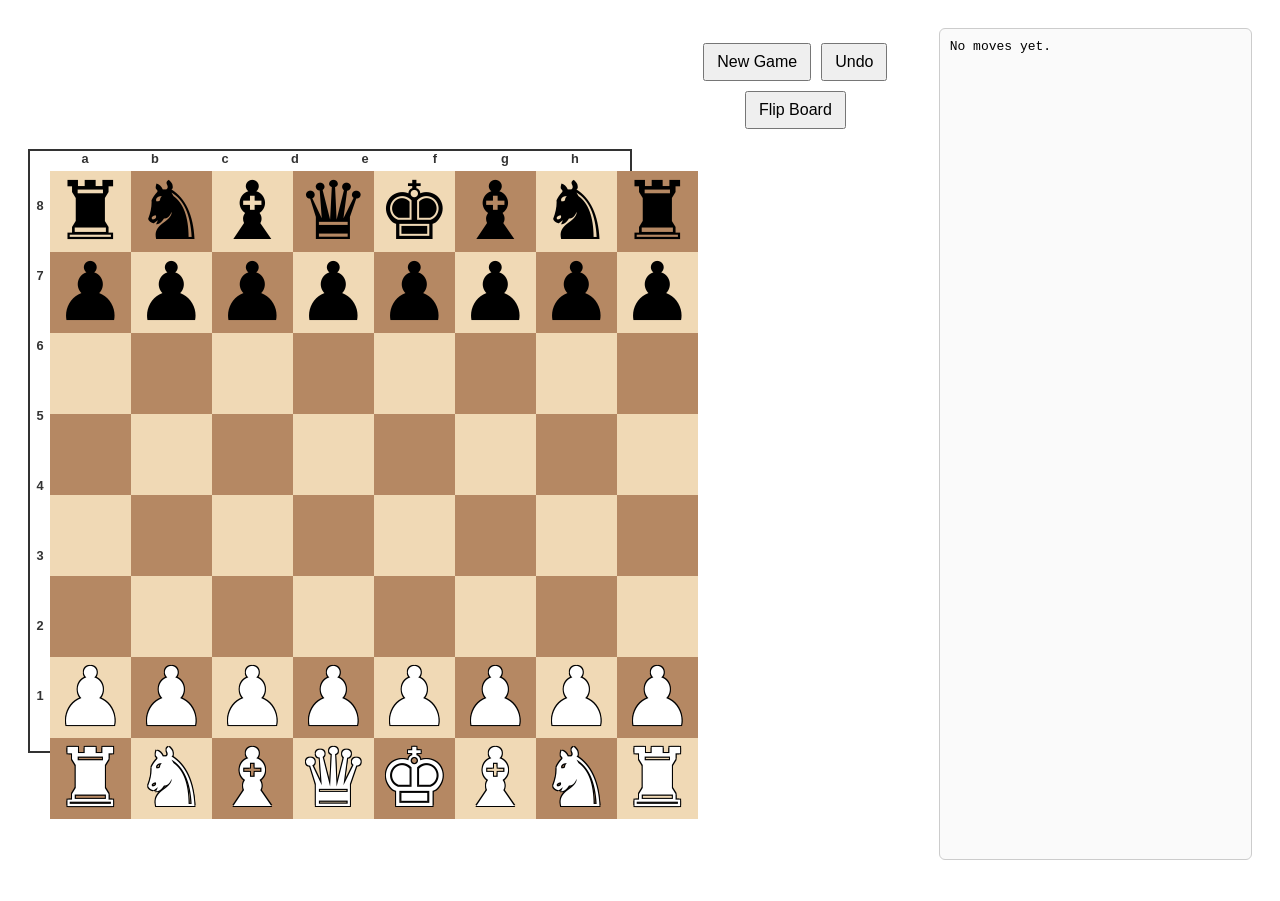
==== docs/index.html @ b436f157 "Update 8/22/2026" ====
<!DOCTYPE html>
<html lang="en">
<head>
  <meta charset="UTF-8">
  <title>My Chess</title>
  <style>
    body {
      font-family: Arial, sans-serif;
      text-align: center;
      padding: 20px;
      display: flex;
      flex-direction: column;
      align-items: center;
    }

    /* 10×10 grid: coordinates + 8×8 board */
    #board-container {
      display: grid;
      grid-template-columns: 20px repeat(8, 1fr) 20px;
      grid-template-rows: 20px repeat(8, 1fr) 20px;
      width: 90vmin;
      max-width: 600px;
      aspect-ratio: 1 / 1;
      margin: auto;
      border: 2px solid #333;
    }

    /* Chessboard area */
    #board {
      grid-column: 2 / 10;
      grid-row: 2 / 10;
      display: grid;
      grid-template-columns: repeat(8, 1fr);
      grid-template-rows: repeat(8, 1fr);
      aspect-ratio: 1 / 1;
    }

    /* Squares */
    .square {
      display: flex;
      justify-content: center;
      align-items: center;
      cursor: grab;
      user-select: none;
      aspect-ratio: 1 / 1;
      font-size: calc(0.8 * (90vmin / 8)); /* 80% of a square size */
    }
    
    /* Square colors */
    .square.white { background: #f0d9b5; }
    .square.black { background: #b58863; }
    
    .square span { line-height: 1; }
    .white-piece {
      color: white;
      text-shadow:
        -1px -1px 0 black,
         1px -1px 0 black,
        -1px  1px 0 black,
         1px  1px 0 black;
    }
    .black-piece { color: black; }

    /* Coordinates */
    .file-label,
    .rank-label {
      font-size: 0.8rem;
      font-weight: bold;
      color: #333;
    }
    .file-label { text-align: center; }
    .rank-label {
      display: flex;
      align-items: center;
      justify-content: center;
    }

    /* Flip board + labels */
    #board-container.flipped {
      transform: rotate(180deg);
    }
    #board-container.flipped .square,
    #board-container.flipped .file-label,
    #board-container.flipped .rank-label {
      transform: rotate(180deg);
    }

    /* Controls + moves */
    #controls {
      display: flex;
      flex-wrap: wrap;
      justify-content: center;
      gap: 10px;
      margin-top: 15px;
    }
    button {
      padding: 8px 12px;
      font-size: 1rem;
    }
    #moves {
      width: 90%;
      max-width: 600px;
      margin-top: 15px;
      font-family: monospace;
      white-space: pre-wrap;
      text-align: left;
      border: 1px solid #ccc;
      padding: 10px;
      border-radius: 6px;
      background: #fafafa;
    }
    @media (min-width: 900px) {
      body {
        flex-direction: row;
        justify-content: center;
        align-items: flex-start;
      }
      #board-container { margin-right: 20px; }
      #moves {
        margin-top: 0;
        width: 300px;
        height: 90vmin;
        overflow-y: auto;
      }
    }
  </style>
  <!-- chess.js (minified inline for offline use) -->
  <script>
  /*! chess.js v0.12.0 | (c) 2022 Jeff Hlywa | MIT License */
  // --- Embed minified chess.js ---
/* Minified chess.js code goes here */ 
// For brevity, you can copy chess.js v0.10.3 minified here
var Chess=function(r){var u="b",s="w",l=-1,_="p",A="n",S="b",m="r",y="q",p="k",t="pnbrqkPNBRQK",e="rnbqkbnr/pppppppp/8/8/8/8/PPPPPPPP/RNBQKBNR w KQkq - 0 1",g=["1-0","0-1","1/2-1/2","*"],C={b:[16,32,17,15],w:[-16,-32,-17,-15]},T={n:[-18,-33,-31,-14,18,33,31,14],b:[-17,-15,17,15],r:[-16,1,16,-1],q:[-17,-16,-15,1,17,16,15,-1],k:[-17,-16,-15,1,17,16,15,-1]},c=[20,0,0,0,0,0,0,24,0,0,0,0,0,0,20,0,0,20,0,0,0,0,0,24,0,0,0,0,0,20,0,0,0,0,20,0,0,0,0,24,0,0,0,0,20,0,0,0,0,0,0,20,0,0,0,24,0,0,0,20,0,0,0,0,0,0,0,0,20,0,0,24,0,0,20,0,0,0,0,0,0,0,0,0,0,20,2,24,2,20,0,0,0,0,0,0,0,0,0,0,0,2,53,56,53,2,0,0,0,0,0,0,24,24,24,24,24,24,56,0,56,24,24,24,24,24,24,0,0,0,0,0,0,2,53,56,53,2,0,0,0,0,0,0,0,0,0,0,0,20,2,24,2,20,0,0,0,0,0,0,0,0,0,0,20,0,0,24,0,0,20,0,0,0,0,0,0,0,0,20,0,0,0,24,0,0,0,20,0,0,0,0,0,0,20,0,0,0,0,24,0,0,0,0,20,0,0,0,0,20,0,0,0,0,0,24,0,0,0,0,0,20,0,0,20,0,0,0,0,0,0,24,0,0,0,0,0,0,20],v=[17,0,0,0,0,0,0,16,0,0,0,0,0,0,15,0,0,17,0,0,0,0,0,16,0,0,0,0,0,15,0,0,0,0,17,0,0,0,0,16,0,0,0,0,15,0,0,0,0,0,0,17,0,0,0,16,0,0,0,15,0,0,0,0,0,0,0,0,17,0,0,16,0,0,15,0,0,0,0,0,0,0,0,0,0,17,0,16,0,15,0,0,0,0,0,0,0,0,0,0,0,0,17,16,15,0,0,0,0,0,0,0,1,1,1,1,1,1,1,0,-1,-1,-1,-1,-1,-1,-1,0,0,0,0,0,0,0,-15,-16,-17,0,0,0,0,0,0,0,0,0,0,0,0,-15,0,-16,0,-17,0,0,0,0,0,0,0,0,0,0,-15,0,0,-16,0,0,-17,0,0,0,0,0,0,0,0,-15,0,0,0,-16,0,0,0,-17,0,0,0,0,0,0,-15,0,0,0,0,-16,0,0,0,0,-17,0,0,0,0,-15,0,0,0,0,0,-16,0,0,0,0,0,-17,0,0,-15,0,0,0,0,0,0,-16,0,0,0,0,0,0,-17],h={p:0,n:1,b:2,r:3,q:4,k:5},o={NORMAL:"n",CAPTURE:"c",BIG_PAWN:"b",EP_CAPTURE:"e",PROMOTION:"p",KSIDE_CASTLE:"k",QSIDE_CASTLE:"q"},I={NORMAL:1,CAPTURE:2,BIG_PAWN:4,EP_CAPTURE:8,PROMOTION:16,KSIDE_CASTLE:32,QSIDE_CASTLE:64},P=7,w=6,L=1,R=0,N={a8:0,b8:1,c8:2,d8:3,e8:4,f8:5,g8:6,h8:7,a7:16,b7:17,c7:18,d7:19,e7:20,f7:21,g7:22,h7:23,a6:32,b6:33,c6:34,d6:35,e6:36,f6:37,g6:38,h6:39,a5:48,b5:49,c5:50,d5:51,e5:52,f5:53,g5:54,h5:55,a4:64,b4:65,c4:66,d4:67,e4:68,f4:69,g4:70,h4:71,a3:80,b3:81,c3:82,d3:83,e3:84,f3:85,g3:86,h3:87,a2:96,b2:97,c2:98,d2:99,e2:100,f2:101,g2:102,h2:103,a1:112,b1:113,c1:114,d1:115,e1:116,f1:117,g1:118,h1:119},E={w:[{square:N.a1,flag:I.QSIDE_CASTLE},{square:N.h1,flag:I.KSIDE_CASTLE}],b:[{square:N.a8,flag:I.QSIDE_CASTLE},{square:N.h8,flag:I.KSIDE_CASTLE}]},O=new Array(128),k={w:l,b:l},q=s,D={w:0,b:0},K=l,d=0,b=1,Q=[],U={};function x(r){void 0===r&&(r=!1),O=new Array(128),k={w:l,b:l},q=s,D={w:0,b:0},K=l,d=0,b=1,Q=[],r||(U={}),F(M())}function j(){B(e)}function B(r,e){void 0===e&&(e=!1);var n=r.split(/\s+/),t=n[0],o=0;if(!$(r).valid)return!1;x(e);for(var i=0;i<t.length;i++){var f=t.charAt(i);if("/"===f)o+=8;else if(-1!=="0123456789".indexOf(f))o+=parseInt(f,10);else{var a=f<"a"?s:u;W({type:f.toLowerCase(),color:a},fr(o)),o++}}return q=n[1],-1<n[2].indexOf("K")&&(D.w|=I.KSIDE_CASTLE),-1<n[2].indexOf("Q")&&(D.w|=I.QSIDE_CASTLE),-1<n[2].indexOf("k")&&(D.b|=I.KSIDE_CASTLE),-1<n[2].indexOf("q")&&(D.b|=I.QSIDE_CASTLE),K="-"===n[3]?l:N[n[3]],d=parseInt(n[4],10),b=parseInt(n[5],10),F(M()),!0}function $(r){var e="No errors.",n="FEN string must contain six space-delimited fields.",t="6th field (move number) must be a positive integer.",o="5th field (half move counter) must be a non-negative integer.",i="4th field (en-passant square) is invalid.",f="3rd field (castling availability) is invalid.",a="2nd field (side to move) is invalid.",l="1st field (piece positions) does not contain 8 '/'-delimited rows.",u="1st field (piece positions) is invalid [consecutive numbers].",s="1st field (piece positions) is invalid [invalid piece].",p="1st field (piece positions) is invalid [row too large].",c="Illegal en-passant square",v=r.split(/\s+/);if(6!==v.length)return{valid:!1,error_number:1,error:n};if(isNaN(v[5])||parseInt(v[5],10)<=0)return{valid:!1,error_number:2,error:t};if(isNaN(v[4])||parseInt(v[4],10)<0)return{valid:!1,error_number:3,error:o};if(!/^(-|[abcdefgh][36])$/.test(v[3]))return{valid:!1,error_number:4,error:i};if(!/^(KQ?k?q?|Qk?q?|kq?|q|-)$/.test(v[2]))return{valid:!1,error_number:5,error:f};if(!/^(w|b)$/.test(v[1]))return{valid:!1,error_number:6,error:a};var g=v[0].split("/");if(8!==g.length)return{valid:!1,error_number:7,error:l};for(var h=0;h<g.length;h++){for(var E=0,d=!1,b=0;b<g[h].length;b++)if(isNaN(g[h][b])){if(!/^[prnbqkPRNBQK]$/.test(g[h][b]))return{valid:!1,error_number:9,error:s};E+=1,d=!1}else{if(d)return{valid:!1,error_number:8,error:u};E+=parseInt(g[h][b],10),d=!0}if(8!==E)return{valid:!1,error_number:10,error:p}}return"3"==v[3][1]&&"w"==v[1]||"6"==v[3][1]&&"b"==v[1]?{valid:!1,error_number:11,error:c}:{valid:!0,error_number:0,error:e}}function M(){for(var r=0,e="",n=N.a8;n<=N.h1;n++){if(null==O[n])r++;else{0<r&&(e+=r,r=0);var t=O[n].color,o=O[n].type;e+=t===s?o.toUpperCase():o.toLowerCase()}n+1&136&&(0<r&&(e+=r),n!==N.h1&&(e+="/"),r=0,n+=8)}var i="";D[s]&I.KSIDE_CASTLE&&(i+="K"),D[s]&I.QSIDE_CASTLE&&(i+="Q"),D[u]&I.KSIDE_CASTLE&&(i+="k"),D[u]&I.QSIDE_CASTLE&&(i+="q"),i=i||"-";var f=K===l?"-":fr(K);return[e,q,i,f,d,b].join(" ")}function G(r){for(var e=0;e<r.length;e+=2)"string"==typeof r[e]&&"string"==typeof r[e+1]&&(U[r[e]]=r[e+1]);return U}function F(r){0<Q.length||(r!==e?(U.SetUp="1",U.FEN=r):(delete U.SetUp,delete U.FEN))}function i(r){var e=O[N[r]];return e?{type:e.type,color:e.color}:null}function W(r,e){if(!("type"in r&&"color"in r))return!1;if(-1===t.indexOf(r.type.toLowerCase()))return!1;if(!(e in N))return!1;var n=N[e];return(r.type!=p||k[r.color]==l||k[r.color]==n)&&(O[n]={type:r.type,color:r.color},r.type===p&&(k[r.color]=n),F(M()),!0)}function H(r,e,n,t,o){var i={color:q,from:e,to:n,flags:t,piece:r[e].type};return o&&(i.flags|=I.PROMOTION,i.promotion=o),r[n]?i.captured=r[n].type:t&I.EP_CAPTURE&&(i.captured=_),i}function Z(r){function e(r,e,n,t,o){if(r[n].type!==_||or(t)!==R&&or(t)!==P)e.push(H(r,n,t,o));else for(var i=[y,m,S,A],f=0,a=i.length;f<a;f++)e.push(H(r,n,t,o,i[f]))}var n=[],t=q,o=ar(t),i={b:L,w:w},f=N.a8,a=N.h1,l=!1,u=!(void 0!==r&&"legal"in r)||r.legal;if(void 0!==r&&"square"in r){if(!(r.square in N))return[];f=a=N[r.square],l=!0}for(var s=f;s<=a;s++)if(136&s)s+=7;else{var p=O[s];if(null!=p&&p.color===t)if(p.type===_){var c=s+C[t][0];if(null==O[c]){e(O,n,s,c,I.NORMAL);c=s+C[t][1];i[t]===or(s)&&null==O[c]&&e(O,n,s,c,I.BIG_PAWN)}for(v=2;v<4;v++){136&(c=s+C[t][v])||(null!=O[c]&&O[c].color===o?e(O,n,s,c,I.CAPTURE):c===K&&e(O,n,s,K,I.EP_CAPTURE))}}else for(var v=0,g=T[p.type].length;v<g;v++){var h=T[p.type][v];for(c=s;!(136&(c+=h));){if(null!=O[c]){if(O[c].color===t)break;e(O,n,s,c,I.CAPTURE);break}if(e(O,n,s,c,I.NORMAL),"n"===p.type||"k"===p.type)break}}}if(!l||a===k[t]){if(D[t]&I.KSIDE_CASTLE){var E=(d=k[t])+2;null!=O[d+1]||null!=O[E]||V(o,k[t])||V(o,d+1)||V(o,E)||e(O,n,k[t],E,I.KSIDE_CASTLE)}if(D[t]&I.QSIDE_CASTLE){var d;E=(d=k[t])-2;null!=O[d-1]||null!=O[d-2]||null!=O[d-3]||V(o,k[t])||V(o,d-1)||V(o,E)||e(O,n,k[t],E,I.QSIDE_CASTLE)}}if(!u)return n;var b=[];for(s=0,g=n.length;s<g;s++)er(n[s]),X(t)||b.push(n[s]),nr();return b}function z(r,e){var n="";if(r.flags&I.KSIDE_CASTLE)n="O-O";else if(r.flags&I.QSIDE_CASTLE)n="O-O-O";else{var t=function(r,e){for(var n=Z({legal:!e}),t=r.from,o=r.to,i=r.piece,f=0,a=0,l=0,u=0,s=n.length;u<s;u++){var p=n[u].from,c=n[u].to,v=n[u].piece;i===v&&t!==p&&o===c&&(f++,or(t)===or(p)&&a++,ir(t)===ir(p)&&l++)}if(0<f)return 0<a&&0<l?fr(t):0<l?fr(t).charAt(1):fr(t).charAt(0);return""}(r,e);r.piece!==_&&(n+=r.piece.toUpperCase()+t),r.flags&(I.CAPTURE|I.EP_CAPTURE)&&(r.piece===_&&(n+=fr(r.from)[0]),n+="x"),n+=fr(r.to),r.flags&I.PROMOTION&&(n+="="+r.promotion.toUpperCase())}return er(r),f()&&(a()?n+="#":n+="+"),nr(),n}function J(r){return r.replace(/=/,"").replace(/[+#]?[?!]*$/,"")}function V(r,e){for(var n=N.a8;n<=N.h1;n++)if(136&n)n+=7;else if(null!=O[n]&&O[n].color===r){var t=O[n],o=n-e,i=119+o;if(c[i]&1<<h[t.type]){if(t.type===_){if(0<o){if(t.color===s)return!0}else if(t.color===u)return!0;continue}if("n"===t.type||"k"===t.type)return!0;for(var f=v[i],a=n+f,l=!1;a!==e;){if(null!=O[a]){l=!0;break}a+=f}if(!l)return!0}}return!1}function X(r){return V(ar(r),k[r])}function f(){return X(q)}function a(){return f()&&0===Z().length}function n(){return!f()&&0===Z().length}function Y(){for(var r={},e=[],n=0,t=0,o=N.a8;o<=N.h1;o++)if(t=(t+1)%2,136&o)o+=7;else{var i=O[o];i&&(r[i.type]=i.type in r?r[i.type]+1:1,i.type===S&&e.push(t),n++)}if(2===n)return!0;if(3===n&&(1===r[S]||1===r[A]))return!0;if(n===r[S]+2){var f=0,a=e.length;for(o=0;o<a;o++)f+=e[o];if(0===f||f===a)return!0}return!1}function rr(){for(var r=[],e={},n=!1;;){var t=nr();if(!t)break;r.push(t)}for(;;){var o=M().split(" ").slice(0,4).join(" ");if(e[o]=o in e?e[o]+1:1,3<=e[o]&&(n=!0),!r.length)break;er(r.pop())}return n}function er(r){var e,n=q,t=ar(n);if(e=r,Q.push({move:e,kings:{b:k.b,w:k.w},turn:q,castling:{b:D.b,w:D.w},ep_square:K,half_moves:d,move_number:b}),O[r.to]=O[r.from],O[r.from]=null,r.flags&I.EP_CAPTURE&&(q===u?O[r.to-16]=null:O[r.to+16]=null),r.flags&I.PROMOTION&&(O[r.to]={type:r.promotion,color:n}),O[r.to].type===p){if(k[O[r.to].color]=r.to,r.flags&I.KSIDE_CASTLE){var o=r.to-1,i=r.to+1;O[o]=O[i],O[i]=null}else if(r.flags&I.QSIDE_CASTLE){o=r.to+1,i=r.to-2;O[o]=O[i],O[i]=null}D[n]=""}if(D[n])for(var f=0,a=E[n].length;f<a;f++)if(r.from===E[n][f].square&&D[n]&E[n][f].flag){D[n]^=E[n][f].flag;break}if(D[t])for(f=0,a=E[t].length;f<a;f++)if(r.to===E[t][f].square&&D[t]&E[t][f].flag){D[t]^=E[t][f].flag;break}K=r.flags&I.BIG_PAWN?"b"===q?r.to-16:r.to+16:l,r.piece===_||r.flags&(I.CAPTURE|I.EP_CAPTURE)?d=0:d++,q===u&&b++,q=ar(q)}function nr(){var r=Q.pop();if(null==r)return null;var e=r.move;k=r.kings,q=r.turn,D=r.castling,K=r.ep_square,d=r.half_moves,b=r.move_number;var n,t,o=q,i=ar(q);if(O[e.from]=O[e.to],O[e.from].type=e.piece,O[e.to]=null,e.flags&I.CAPTURE)O[e.to]={type:e.captured,color:i};else if(e.flags&I.EP_CAPTURE){var f;f=o===u?e.to-16:e.to+16,O[f]={type:_,color:i}}e.flags&(I.KSIDE_CASTLE|I.QSIDE_CASTLE)&&(e.flags&I.KSIDE_CASTLE?(n=e.to+1,t=e.to-1):e.flags&I.QSIDE_CASTLE&&(n=e.to-2,t=e.to+1),O[n]=O[t],O[t]=null);return e}function tr(r,e){var n=J(r);if(e){var t=n.match(/([pnbrqkPNBRQK])?([a-h][1-8])x?-?([a-h][1-8])([qrbnQRBN])?/);if(t)var o=t[1],i=t[2],f=t[3],a=t[4]}for(var l=Z(),u=0,s=l.length;u<s;u++){if(n===J(z(l[u]))||e&&n===J(z(l[u],!0)))return l[u];if(t&&(!o||o.toLowerCase()==l[u].piece)&&N[i]==l[u].from&&N[f]==l[u].to&&(!a||a.toLowerCase()==l[u].promotion))return l[u]}return null}function or(r){return r>>4}function ir(r){return 15&r}function fr(r){var e=ir(r),n=or(r);return"abcdefgh".substring(e,e+1)+"87654321".substring(n,n+1)}function ar(r){return r===s?u:s}function lr(r){var e=function r(e){var n=e instanceof Array?[]:{};for(var t in e)n[t]="object"==typeof t?r(e[t]):e[t];return n}(r);e.san=z(e,!1),e.to=fr(e.to),e.from=fr(e.from);var n="";for(var t in I)I[t]&e.flags&&(n+=o[t]);return e.flags=n,e}function ur(r){return r.replace(/^\s+|\s+$/g,"")}return B(void 0===r?e:r),{WHITE:s,BLACK:u,PAWN:_,KNIGHT:A,BISHOP:S,ROOK:m,QUEEN:y,KING:p,SQUARES:function(){for(var r=[],e=N.a8;e<=N.h1;e++)136&e?e+=7:r.push(fr(e));return r}(),FLAGS:o,load:function(r){return B(r)},reset:function(){return j()},moves:function(r){for(var e=Z(r),n=[],t=0,o=e.length;t<o;t++)void 0!==r&&"verbose"in r&&r.verbose?n.push(lr(e[t])):n.push(z(e[t],!1));return n},in_check:function(){return f()},in_checkmate:function(){return a()},in_stalemate:function(){return n()},in_draw:function(){return 100<=d||n()||Y()||rr()},insufficient_material:function(){return Y()},in_threefold_repetition:function(){return rr()},game_over:function(){return 100<=d||a()||n()||Y()||rr()},validate_fen:function(r){return $(r)},fen:function(){return M()},board:function(){for(var r=[],e=[],n=N.a8;n<=N.h1;n++)null==O[n]?e.push(null):e.push({type:O[n].type,color:O[n].color}),n+1&136&&(r.push(e),e=[],n+=8);return r},pgn:function(r){var e="object"==typeof r&&"string"==typeof r.newline_char?r.newline_char:"\n",n="object"==typeof r&&"number"==typeof r.max_width?r.max_width:0,t=[],o=!1;for(var i in U)t.push("["+i+' "'+U[i]+'"]'+e),o=!0;o&&Q.length&&t.push(e);for(var f=[];0<Q.length;)f.push(nr());for(var a=[],l="";0<f.length;){var u=f.pop();Q.length||"b"!==u.color?"w"===u.color&&(l.length&&a.push(l),l=b+"."):l=b+". ...",l=l+" "+z(u,!1),er(u)}if(l.length&&a.push(l),void 0!==U.Result&&a.push(U.Result),0===n)return t.join("")+a.join(" ");var s=0;for(i=0;i<a.length;i++)s+a[i].length>n&&0!==i?(" "===t[t.length-1]&&t.pop(),t.push(e),s=0):0!==i&&(t.push(" "),s++),t.push(a[i]),s+=a[i].length;return t.join("")},load_pgn:function(r,e){var n=void 0!==e&&"sloppy"in e&&e.sloppy;function l(r){return r.replace(/\\/g,"\\")}var t="object"==typeof e&&"string"==typeof e.newline_char?e.newline_char:"\r?\n",o=new RegExp("^(\\[((?:"+l(t)+")|.)*\\])(?:"+l(t)+"){2}"),i=o.test(r)?o.exec(r)[1]:"";j();var f=function(r,e){for(var n="object"==typeof e&&"string"==typeof e.newline_char?e.newline_char:"\r?\n",t={},o=r.split(new RegExp(l(n))),i="",f="",a=0;a<o.length;a++)i=o[a].replace(/^\[([A-Z][A-Za-z]*)\s.*\]$/,"$1"),f=o[a].replace(/^\[[A-Za-z]+\s"(.*)"\]$/,"$1"),0<ur(i).length&&(t[i]=f);return t}(i,e);for(var a in f)G([a,f[a]]);if("1"===f.SetUp&&!("FEN"in f&&B(f.FEN,!0)))return!1;var u=r.replace(i,"").replace(new RegExp(l(t),"g")," ");u=u.replace(/(\{[^}]+\})+?/g,"");for(var s=/(\([^\(\)]+\))+?/g;s.test(u);)u=u.replace(s,"");var p=ur(u=(u=(u=u.replace(/\d+\.(\.\.)?/g,"")).replace(/\.\.\./g,"")).replace(/\$\d+/g,"")).split(new RegExp(/\s+/));p=p.join(",").replace(/,,+/g,",").split(",");for(var c="",v=0;v<p.length-1;v++){if(null==(c=tr(p[v],n)))return!1;er(c)}if(c=p[p.length-1],-1<g.indexOf(c))!function(r){for(var e in r)return 1}(U)||void 0!==U.Result||G(["Result",c]);else{if(null==(c=tr(c,n)))return!1;er(c)}return!0},header:function(){return G(arguments)},ascii:function(){return function(){for(var r="   +------------------------+\n",e=N.a8;e<=N.h1;e++){if(0===ir(e)&&(r+=" "+"87654321"[or(e)]+" |"),null==O[e])r+=" . ";else{var n=O[e].type;r+=" "+(O[e].color===s?n.toUpperCase():n.toLowerCase())+" "}e+1&136&&(r+="|\n",e+=8)}return r+="   +------------------------+\n",r+="     a  b  c  d  e  f  g  h\n"}()},turn:function(){return q},move:function(r,e){var n=void 0!==e&&"sloppy"in e&&e.sloppy,t=null;if("string"==typeof r)t=tr(r,n);else if("object"==typeof r)for(var o=Z(),i=0,f=o.length;i<f;i++)if(!(r.from!==fr(o[i].from)||r.to!==fr(o[i].to)||"promotion"in o[i]&&r.promotion!==o[i].promotion)){t=o[i];break}if(!t)return null;var a=lr(t);return er(t),a},undo:function(){var r=nr();return r?lr(r):null},clear:function(){return x()},put:function(r,e){return W(r,e)},get:function(r){return i(r)},remove:function(r){return n=i(e=r),O[N[e]]=null,n&&n.type===p&&(k[n.color]=l),F(M()),n;var e,n},perft:function(r){return function r(e){for(var n=Z({legal:!1}),t=0,o=q,i=0,f=n.length;i<f;i++)er(n[i]),X(o)||(0<e-1?t+=r(e-1):t++),nr();return t}(r)},square_color:function(r){if(r in N){var e=N[r];return(or(e)+ir(e))%2==0?"light":"dark"}return null},history:function(r){for(var e=[],n=[],t=(void 0!==r&&"verbose"in r&&r.verbose);0<Q.length;)e.push(nr());for(;0<e.length;){var o=e.pop();t?n.push(lr(o)):n.push(z(o)),er(o)}return n}}};"undefined"!=typeof exports&&(exports.Chess=Chess),"undefined"!=typeof define&&define(function(){return Chess});
  </script>
</head>
<body>
  <div id="board-container">
    <!-- Top files -->
    <div class="file-label" style="grid-column:2;grid-row:1;">a</div>
    <div class="file-label" style="grid-column:3;grid-row:1;">b</div>
    <div class="file-label" style="grid-column:4;grid-row:1;">c</div>
    <div class="file-label" style="grid-column:5;grid-row:1;">d</div>
    <div class="file-label" style="grid-column:6;grid-row:1;">e</div>
    <div class="file-label" style="grid-column:7;grid-row:1;">f</div>
    <div class="file-label" style="grid-column:8;grid-row:1;">g</div>
    <div class="file-label" style="grid-column:9;grid-row:1;">h</div>

    <!-- Left ranks -->
    <div class="rank-label" style="grid-column:1;grid-row:2;">8</div>
    <div class="rank-label" style="grid-column:1;grid-row:3;">7</div>
    <div class="rank-label" style="grid-column:1;grid-row:4;">6</div>
    <div class="rank-label" style="grid-column:1;grid-row:5;">5</div>
    <div class="rank-label" style="grid-column:1;grid-row:6;">4</div>
    <div class="rank-label" style="grid-column:1;grid-row:7;">3</div>
    <div class="rank-label" style="grid-column:1;grid-row:8;">2</div>
    <div class="rank-label" style="grid-column:1;grid-row:9;">1</div>

    <!-- Right ranks -->
    <div class="rank-label" style="grid-column:10;grid-row:2;">8</div>
    <div class="rank-label" style="grid-column:10;grid-row:3;">7</div>
    <div class="rank-label" style="grid-column:10;grid-row:4;">6</div>
    <div class="rank-label" style="grid-column:10;grid-row:5;">5</div>
    <div class="rank-label" style="grid-column:10;grid-row:6;">4</div>
    <div class="rank-label" style="grid-column:10;grid-row:7;">3</div>
    <div class="rank-label" style="grid-column:10;grid-row:8;">2</div>
    <div class="rank-label" style="grid-column:10;grid-row:9;">1</div>

    <!-- Bottom files -->
    <div class="file-label" style="grid-column:2;grid-row:10;">a</div>
    <div class="file-label" style="grid-column:3;grid-row:10;">b</div>
    <div class="file-label" style="grid-column:4;grid-row:10;">c</div>
    <div class="file-label" style="grid-column:5;grid-row:10;">d</div>
    <div class="file-label" style="grid-column:6;grid-row:10;">e</div>
    <div class="file-label" style="grid-column:7;grid-row:10;">f</div>
    <div class="file-label" style="grid-column:8;grid-row:10;">g</div>
    <div class="file-label" style="grid-column:9;grid-row:10;">h</div>

    <!-- Board -->
    <div id="board"></div>
  </div>

  <div id="controls">
    <button id="newGame">New Game</button>
    <button id="undo">Undo</button>
    <button id="flip">Flip Board</button>
  </div>

  <pre id="moves">No moves yet.</pre>

  <script>
    const game = new Chess();
    const boardEl = document.getElementById('board');
    const files = ['a','b','c','d','e','f','g','h'];
    const ranks = ['8','7','6','5','4','3','2','1'];
    const squares = [];

    // Create 64 squares
    for (let r=0; r<8; r++) {
      for (let f=0; f<8; f++) {
        const sq = document.createElement('div');
        sq.className = 'square ' + ((f+r)%2===0 ? 'white' : 'black');
        sq.dataset.square = files[f]+ranks[r];
        sq.addEventListener('mousedown', startDrag);
        sq.addEventListener('mouseup', dropPiece);
        boardEl.appendChild(sq);
        squares.push(sq);
      }
    }

    // Render board
    function renderBoard() {
      for (const sq of squares) {
        const piece = game.get(sq.dataset.square);
        if (piece) {
          sq.innerHTML = `<span class="${piece.color==='w' ? 'white-piece' : 'black-piece'}">${pieceSymbol(piece)}</span>`;
        } else {
          sq.innerHTML = '';
        }
      }
    }
    function pieceSymbol(p) {
      const symbols = {'p':'♟','r':'♜','n':'♞','b':'♝','q':'♛','k':'♚'};
      return symbols[p.type];
    }

    // Drag/drop
    let draggingPiece = null, fromSquare = null;
    function startDrag(e) {
      const sq = e.currentTarget;
      if (!game.get(sq.dataset.square)) return;
      draggingPiece = sq.textContent;
      fromSquare = sq.dataset.square;
      sq.textContent = '';
    }
    function dropPiece(e) {
      if (!draggingPiece) return;
      const toSquare = e.currentTarget.dataset.square;
      const move = game.move({from: fromSquare, to: toSquare, promotion: 'q'});
      if (!move) renderBoard(); // illegal
      draggingPiece = null;
      fromSquare = null;
      renderBoard();
      refreshMoveList();
    }

    // Move list
    const moveListEl = document.getElementById('moves');
    function refreshMoveList() {
      const history = game.history();
      let s = '';
      for (let i=0; i<history.length; i+=2) {
        s += (Math.floor(i/2)+1) + '. ' + history[i] + ' ' + (history[i+1] || '') + '\n';
      }
      moveListEl.textContent = s || 'No moves yet.';
    }

    // Controls
    document.getElementById('newGame').onclick = () => { game.reset(); renderBoard(); refreshMoveList(); };
    document.getElementById('undo').onclick = () => { game.undo(); renderBoard(); refreshMoveList(); };
    document.getElementById('flip').onclick = () => {
      document.getElementById('board-container').classList.toggle('flipped');
    };

    renderBoard();
    refreshMoveList();
  </script>
</body>
</html>
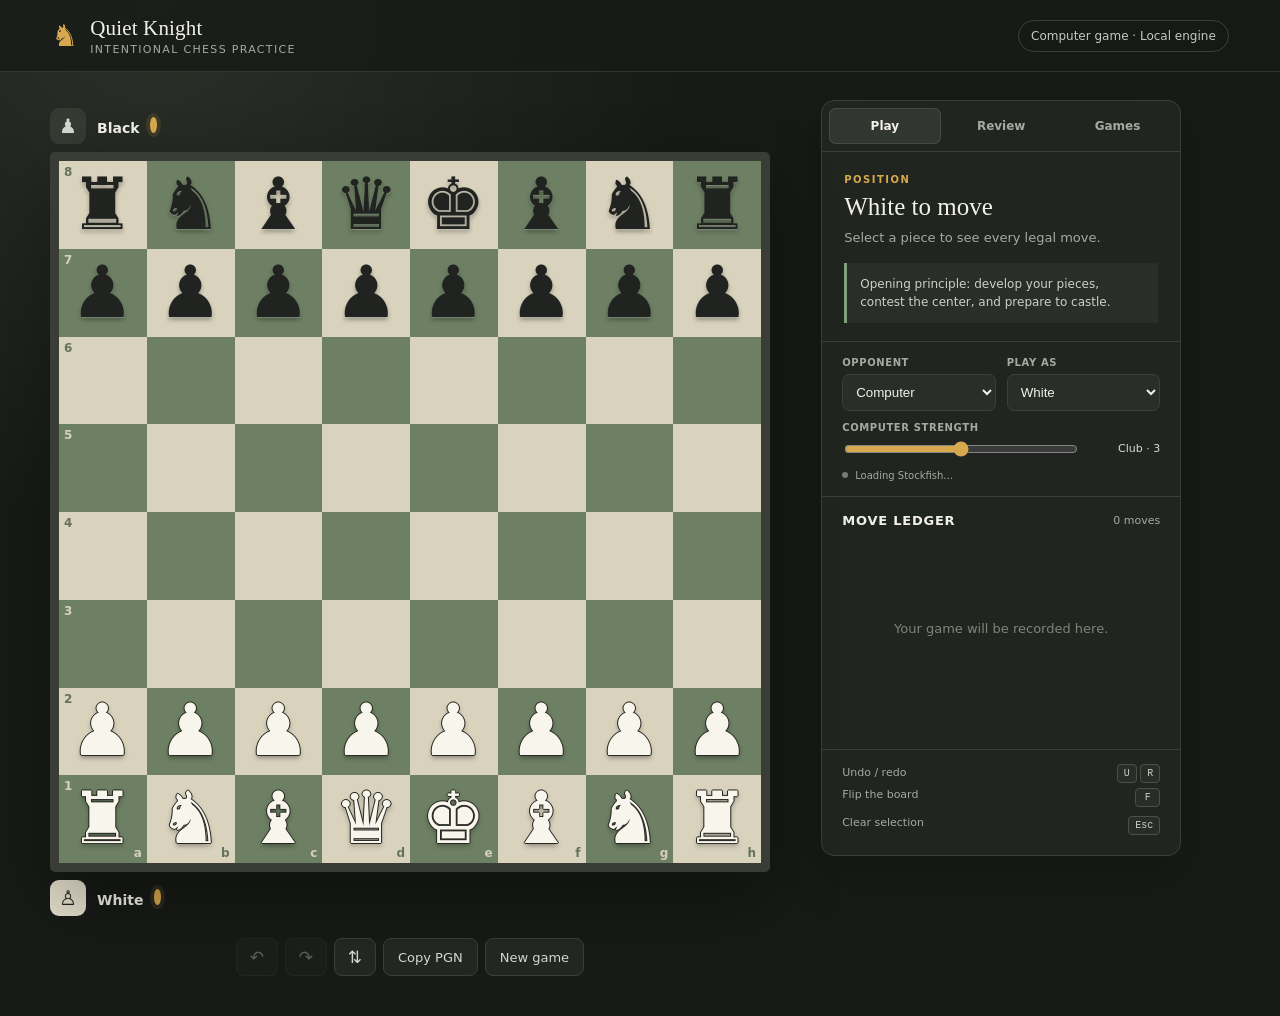
==== commit 988b3262: "Update 8/25/2026" ====
--- a/docs/index.html
+++ b/docs/index.html
@@ -2,127 +2,148 @@
 <html lang="en">
 <head>
   <meta charset="UTF-8">
-  <title>My Chess</title>
+  <meta name="viewport" content="width=device-width, initial-scale=1">
+  <meta name="theme-color" content="#171a17">
+  <title>Quiet Knight — Chess Practice</title>
   <style>
+    :root {
+      --ink: #f3f0e8; --muted: #a5aaa1; --panel: #222621; --panel-2: #292e28;
+      --line: #3a4038; --accent: #d8a84e; --accent-2: #7f9e79;
+      --light: #d9d2bd; --dark: #6d8063; --danger: #d66b57;
+    }
+    * { box-sizing: border-box; }
     body {
-      font-family: Arial, sans-serif;
-      text-align: center;
-      padding: 20px;
-      display: flex;
-      flex-direction: column;
-      align-items: center;
-    }
-
-    /* 10×10 grid: coordinates + 8×8 board */
-    #board-container {
-      display: grid;
-      grid-template-columns: 20px repeat(8, 1fr) 20px;
-      grid-template-rows: 20px repeat(8, 1fr) 20px;
-      width: 90vmin;
-      max-width: 600px;
-      aspect-ratio: 1 / 1;
-      margin: auto;
-      border: 2px solid #333;
-    }
-
-    /* Chessboard area */
-    #board {
-      grid-column: 2 / 10;
-      grid-row: 2 / 10;
-      display: grid;
-      grid-template-columns: repeat(8, 1fr);
-      grid-template-rows: repeat(8, 1fr);
-      aspect-ratio: 1 / 1;
-    }
-
-    /* Squares */
+      margin: 0; min-height: 100vh; color: var(--ink); background:
+      radial-gradient(circle at 12% 0%, #2b3029 0, transparent 35%), #171a17;
+      font-family: Inter, ui-sans-serif, system-ui, -apple-system, BlinkMacSystemFont, "Segoe UI", sans-serif;
+    }
+    button { font: inherit; }
+    .app-header {
+      height: 72px; padding: 0 clamp(18px, 4vw, 56px); display: flex; align-items: center;
+      justify-content: space-between; border-bottom: 1px solid #30352f; background: rgba(23,26,23,.78);
+    }
+    .brand { display: flex; align-items: center; gap: 12px; letter-spacing: .01em; }
+    .brand-mark { color: var(--accent); font-size: 30px; line-height: 1; }
+    .brand strong { font-family: Georgia, serif; font-size: 21px; font-weight: 500; }
+    .brand small { display: block; margin-top: 2px; color: var(--muted); font-size: 11px; letter-spacing: .12em; text-transform: uppercase; }
+    .mode-pill { padding: 8px 12px; border: 1px solid var(--line); border-radius: 999px; color: #c5cabf; font-size: 12px; }
+    .workspace {
+      width: min(1180px, calc(100% - 32px)); margin: 28px auto 40px; display: grid;
+      grid-template-columns: minmax(420px, 720px) minmax(300px, 360px); gap: clamp(24px, 4vw, 54px); align-items: start;
+    }
+    .board-column { min-width: 0; }
+    .player-row { min-height: 52px; display: flex; align-items: center; justify-content: space-between; gap: 12px; }
+    .player { display: flex; align-items: center; gap: 11px; }
+    .avatar { width: 36px; height: 36px; display: grid; place-items: center; border-radius: 9px; background: #353a33; color: #d5d8d1; font-size: 20px; }
+    .avatar.you { background: #e4ddcb; color: #242821; }
+    .player strong { display: block; font-size: 14px; }
+    .player span, .material { color: var(--muted); font-size: 12px; min-height: 16px; }
+    .turn-dot { width: 7px; height: 7px; margin-left: 6px; display: inline-block; border-radius: 50%; background: var(--accent); box-shadow: 0 0 0 4px rgba(216,168,78,.12); }
+    #board-shell { position: relative; padding: 9px; border-radius: 5px; background: #393d35; box-shadow: 0 28px 70px rgba(0,0,0,.32); }
+    #board { display: grid; grid-template-columns: repeat(8,1fr); width: 100%; aspect-ratio: 1; overflow: hidden; }
     .square {
-      display: flex;
-      justify-content: center;
-      align-items: center;
-      cursor: grab;
-      user-select: none;
-      aspect-ratio: 1 / 1;
-      font-size: calc(0.8 * (90vmin / 8)); /* 80% of a square size */
-    }
-    
-    /* Square colors */
-    .square.white { background: #f0d9b5; }
-    .square.black { background: #b58863; }
-    
-    .square span { line-height: 1; }
-    .white-piece {
-      color: white;
-      text-shadow:
-        -1px -1px 0 black,
-         1px -1px 0 black,
-        -1px  1px 0 black,
-         1px  1px 0 black;
-    }
-    .black-piece { color: black; }
-
-    /* Coordinates */
-    .file-label,
-    .rank-label {
-      font-size: 0.8rem;
-      font-weight: bold;
-      color: #333;
-    }
-    .file-label { text-align: center; }
-    .rank-label {
-      display: flex;
-      align-items: center;
-      justify-content: center;
-    }
-
-    /* Flip board + labels */
-    #board-container.flipped {
-      transform: rotate(180deg);
-    }
-    #board-container.flipped .square,
-    #board-container.flipped .file-label,
-    #board-container.flipped .rank-label {
-      transform: rotate(180deg);
-    }
-
-    /* Controls + moves */
-    #controls {
-      display: flex;
-      flex-wrap: wrap;
-      justify-content: center;
-      gap: 10px;
-      margin-top: 15px;
-    }
-    button {
-      padding: 8px 12px;
-      font-size: 1rem;
-    }
-    #moves {
-      width: 90%;
-      max-width: 600px;
-      margin-top: 15px;
-      font-family: monospace;
-      white-space: pre-wrap;
-      text-align: left;
-      border: 1px solid #ccc;
-      padding: 10px;
-      border-radius: 6px;
-      background: #fafafa;
-    }
-    @media (min-width: 900px) {
-      body {
-        flex-direction: row;
-        justify-content: center;
-        align-items: flex-start;
-      }
-      #board-container { margin-right: 20px; }
-      #moves {
-        margin-top: 0;
-        width: 300px;
-        height: 90vmin;
-        overflow-y: auto;
-      }
-    }
+      position: relative; aspect-ratio: 1; display: grid; place-items: center; border: 0; padding: 0;
+      cursor: pointer; user-select: none; -webkit-tap-highlight-color: transparent;
+    }
+    .square.light { background: var(--light); }
+    .square.dark { background: var(--dark); }
+    .piece { position: relative; z-index: 2; font-family: "Arial Unicode MS", "Noto Sans Symbols 2", serif; font-size: clamp(35px, 8.7vw, 72px); line-height: 1; cursor: grab; transition: transform .12s ease; }
+    .square:hover .piece { transform: translateY(-2px); }
+    .white-piece { color: #f8f5ed; text-shadow: 0 1px 0 #252720, 1px 0 #252720, -1px 0 #252720, 0 -1px #252720, 0 3px 5px rgba(0,0,0,.35); }
+    .black-piece { color: #20231f; text-shadow: 0 1px 1px rgba(255,255,255,.25), 0 3px 4px rgba(0,0,0,.3); }
+    .square::before { content: ""; position: absolute; inset: 0; pointer-events: none; z-index: 1; }
+    .square.selected::before { background: rgba(235,195,73,.55); box-shadow: inset 0 0 0 3px rgba(255,225,111,.72); }
+    .square.last::before { background: rgba(225,190,61,.34); }
+    .square.check::before { background: radial-gradient(circle, rgba(207,66,49,.78), rgba(207,66,49,.15) 68%, transparent 70%); }
+    .square.legal::after { content: ""; position: absolute; z-index: 3; width: 24%; height: 24%; border-radius: 50%; background: rgba(34,44,32,.44); pointer-events: none; }
+    .square.capture::after { content: ""; position: absolute; z-index: 3; inset: 7%; border: clamp(4px,.7vw,7px) solid rgba(42,50,38,.45); border-radius: 50%; pointer-events: none; }
+    .coord { position: absolute; z-index: 4; font-size: clamp(9px,1.2vw,12px); font-weight: 800; pointer-events: none; }
+    .coord.rank { top: 4px; left: 5px; } .coord.file { right: 5px; bottom: 3px; }
+    .light .coord { color: #64735b; } .dark .coord { color: #d7cfb9; }
+    .board-actions { display: flex; justify-content: center; gap: 7px; margin-top: 14px; }
+    .icon-button, .text-button {
+      min-height: 38px; border: 1px solid var(--line); color: #d7dbd2; background: #242824; border-radius: 8px;
+      cursor: pointer; transition: background .15s, border-color .15s, transform .15s;
+    }
+    .icon-button { width: 42px; font-size: 17px; } .text-button { padding: 0 14px; font-size: 13px; }
+    .icon-button:hover, .text-button:hover { background: #30352f; border-color: #555d51; }
+    button:active { transform: translateY(1px); } button:disabled { opacity: .35; cursor: not-allowed; }
+    .side-panel { border: 1px solid var(--line); border-radius: 13px; background: rgba(34,38,33,.92); overflow: hidden; box-shadow: 0 18px 50px rgba(0,0,0,.18); }
+    .side-tabs { display: grid; grid-template-columns: repeat(3,1fr); padding: 7px; gap: 5px; border-bottom: 1px solid var(--line); }
+    .tab-button { min-height: 36px; color: var(--muted); border: 0; border-radius: 7px; background: transparent; font-size: 12px; font-weight: 700; cursor: pointer; }
+    .tab-button.active { color: var(--ink); background: #313630; box-shadow: inset 0 0 0 1px #454c43; }
+    .tab-panel[hidden] { display: none; }
+    .status-card { padding: 22px 22px 18px; border-bottom: 1px solid var(--line); }
+    .eyebrow { margin: 0 0 7px; color: var(--accent); font-size: 10px; font-weight: 800; letter-spacing: .15em; text-transform: uppercase; }
+    #status { margin: 0; font: 500 25px/1.2 Georgia, serif; }
+    #status-detail { margin: 7px 0 0; color: var(--muted); font-size: 13px; line-height: 1.45; }
+    .insight { margin: 15px 0 0; padding: 12px 13px; border-left: 3px solid var(--accent-2); background: #292e28; color: #cdd1c8; font-size: 12px; line-height: 1.5; }
+    .ledger-head { padding: 16px 20px 11px; display: flex; align-items: center; justify-content: space-between; }
+    .ledger-head h2 { margin: 0; font-size: 13px; letter-spacing: .06em; text-transform: uppercase; }
+    #move-count { color: var(--muted); font-size: 11px; }
+    #moves { min-height: 210px; max-height: 330px; padding: 0 14px 14px; overflow: auto; }
+    .empty-moves { height: 180px; display: grid; place-items: center; color: #7f857b; font-size: 13px; text-align: center; }
+    .move-row { display: grid; grid-template-columns: 34px 1fr 1fr; min-height: 38px; align-items: center; border-radius: 7px; font-variant-numeric: tabular-nums; }
+    .move-row:nth-child(odd) { background: rgba(255,255,255,.025); }
+    .move-no { color: #737970; font-size: 11px; text-align: center; }
+    .move { padding-left: 10px; color: #e2e4df; font: 600 13px ui-monospace, SFMono-Regular, Menlo, monospace; }
+    .game-setup { padding: 15px 20px; display: grid; grid-template-columns: 1fr 1fr; gap: 11px; border-bottom: 1px solid var(--line); }
+    .field { display: grid; gap: 6px; min-width: 0; }
+    .field.wide { grid-column: 1 / -1; }
+    .field label, .range-label { color: var(--muted); font-size: 10px; font-weight: 700; letter-spacing: .06em; text-transform: uppercase; }
+    select { width: 100%; height: 37px; padding: 0 9px; color: var(--ink); border: 1px solid var(--line); border-radius: 7px; background: #292e28; font: 12px inherit; }
+    input[type="range"] { width: 100%; accent-color: var(--accent); }
+    .range-row { display: flex; align-items: center; gap: 10px; }
+    #level-name { min-width: 70px; color: #d9ddd5; font-size: 11px; text-align: right; }
+    .engine-state { grid-column: 1 / -1; display: flex; align-items: center; gap: 7px; color: var(--muted); font-size: 10px; }
+    .engine-light { width: 6px; height: 6px; border-radius: 50%; background: #767c73; }
+    .engine-light.ready { background: #88ad7f; box-shadow: 0 0 0 3px rgba(136,173,127,.13); }
+    .engine-light.busy { background: var(--accent); animation: pulse 1s infinite alternate; }
+    @keyframes pulse { to { opacity: .35; } }
+    .review-wrap, .games-wrap { padding: 20px; }
+    .review-hero h2, .games-wrap h2 { margin: 0; font: 24px Georgia, serif; }
+    .review-hero p, .games-wrap > p { margin: 7px 0 16px; color: var(--muted); font-size: 12px; line-height: 1.5; }
+    .primary-button { width: 100%; min-height: 42px; color: #1d211c; border: 0; border-radius: 8px; background: var(--accent); font-weight: 800; cursor: pointer; }
+    .primary-button:disabled { opacity: .5; }
+    .analysis-summary { display: grid; grid-template-columns: repeat(3,1fr); gap: 7px; margin: 16px 0; }
+    .summary-stat { padding: 11px 6px; border: 1px solid var(--line); border-radius: 8px; text-align: center; }
+    .summary-stat strong { display: block; font: 21px Georgia, serif; } .summary-stat span { color: var(--muted); font-size: 9px; text-transform: uppercase; }
+    #review-list { display: grid; gap: 7px; max-height: 405px; overflow: auto; }
+    .review-move { padding: 11px 12px; border: 1px solid var(--line); border-radius: 8px; background: #292e28; cursor: pointer; }
+    .review-top { display: flex; justify-content: space-between; gap: 8px; font-size: 12px; }
+    .classification { color: var(--accent); font-weight: 800; } .classification.best { color: #9bbd92; } .classification.mistake { color: #e6a15d; } .classification.blunder { color: #e27461; }
+    .review-detail { margin-top: 5px; color: var(--muted); font-size: 10px; line-height: 1.4; }
+    #analysis-progress { margin: 12px 0 0; color: var(--muted); font-size: 11px; text-align: center; }
+    #saved-games { display: grid; gap: 8px; max-height: 520px; overflow: auto; }
+    .saved-game { padding: 12px; border: 1px solid var(--line); border-radius: 9px; background: #292e28; }
+    .saved-game-head { display: flex; justify-content: space-between; gap: 10px; }
+    .saved-game strong { font-size: 12px; } .saved-game span { color: var(--muted); font-size: 10px; }
+    .saved-actions { display: flex; gap: 6px; margin-top: 10px; }
+    .mini-button { min-height: 30px; padding: 0 10px; color: #d8dcd4; border: 1px solid var(--line); border-radius: 6px; background: #333831; font-size: 10px; cursor: pointer; }
+    .mini-button.danger { margin-left: auto; color: #db8b7c; }
+    .empty-state { padding: 50px 10px; color: #7f857b; font-size: 12px; text-align: center; }
+    .engine-credit { margin: 16px 0 0; color: #777d74; font-size: 9px; line-height: 1.45; }
+    .engine-credit a { color: #9da59a; }
+    .tips { padding: 16px 20px 20px; border-top: 1px solid var(--line); display: grid; gap: 9px; }
+    .shortcut { display: flex; justify-content: space-between; color: var(--muted); font-size: 11px; }
+    kbd { min-width: 25px; padding: 3px 6px; text-align: center; color: #cdd1c8; border: 1px solid #4a5047; border-radius: 4px; background: #292d28; font: 10px ui-monospace, monospace; }
+    dialog { width: min(380px, calc(100% - 32px)); color: var(--ink); border: 1px solid var(--line); border-radius: 14px; background: #242824; box-shadow: 0 24px 80px #000; }
+    dialog::backdrop { background: rgba(10,12,10,.72); backdrop-filter: blur(3px); }
+    dialog h2 { margin: 6px 0 4px; font: 24px Georgia, serif; } dialog p { margin: 0; color: var(--muted); font-size: 13px; }
+    .promotion-options { display: grid; grid-template-columns: repeat(4,1fr); gap: 8px; margin: 20px 0 8px; }
+    .promotion-options button { aspect-ratio: 1; color: var(--ink); border: 1px solid var(--line); border-radius: 9px; background: #30352f; font-size: 38px; cursor: pointer; }
+    .sr-only { position: absolute; width: 1px; height: 1px; padding: 0; margin: -1px; overflow: hidden; clip: rect(0,0,0,0); white-space: nowrap; border: 0; }
+    @media (max-width: 860px) {
+      .workspace { grid-template-columns: 1fr; width: min(680px, calc(100% - 24px)); margin-top: 14px; gap: 24px; }
+      .side-panel { margin-bottom: 26px; } #moves { max-height: 260px; }
+    }
+    @media (max-width: 520px) {
+      .app-header { height: 62px; padding: 0 14px; } .mode-pill, .brand small { display: none; }
+      .workspace { width: 100%; margin-top: 8px; } .player-row, .board-actions { margin-left: 10px; margin-right: 10px; }
+      #board-shell { padding: 4px; border-radius: 0; } .piece { font-size: 11.6vw; }
+      .side-panel { margin: 0 10px 20px; } .tips { display: none; }
+    }
+    @media (prefers-reduced-motion: reduce) { * { transition: none !important; } }
   </style>
   <!-- chess.js (minified inline for offline use) -->
   <script>
@@ -134,135 +155,528 @@
   </script>
 </head>
 <body>
-  <div id="board-container">
-    <!-- Top files -->
-    <div class="file-label" style="grid-column:2;grid-row:1;">a</div>
-    <div class="file-label" style="grid-column:3;grid-row:1;">b</div>
-    <div class="file-label" style="grid-column:4;grid-row:1;">c</div>
-    <div class="file-label" style="grid-column:5;grid-row:1;">d</div>
-    <div class="file-label" style="grid-column:6;grid-row:1;">e</div>
-    <div class="file-label" style="grid-column:7;grid-row:1;">f</div>
-    <div class="file-label" style="grid-column:8;grid-row:1;">g</div>
-    <div class="file-label" style="grid-column:9;grid-row:1;">h</div>
-
-    <!-- Left ranks -->
-    <div class="rank-label" style="grid-column:1;grid-row:2;">8</div>
-    <div class="rank-label" style="grid-column:1;grid-row:3;">7</div>
-    <div class="rank-label" style="grid-column:1;grid-row:4;">6</div>
-    <div class="rank-label" style="grid-column:1;grid-row:5;">5</div>
-    <div class="rank-label" style="grid-column:1;grid-row:6;">4</div>
-    <div class="rank-label" style="grid-column:1;grid-row:7;">3</div>
-    <div class="rank-label" style="grid-column:1;grid-row:8;">2</div>
-    <div class="rank-label" style="grid-column:1;grid-row:9;">1</div>
-
-    <!-- Right ranks -->
-    <div class="rank-label" style="grid-column:10;grid-row:2;">8</div>
-    <div class="rank-label" style="grid-column:10;grid-row:3;">7</div>
-    <div class="rank-label" style="grid-column:10;grid-row:4;">6</div>
-    <div class="rank-label" style="grid-column:10;grid-row:5;">5</div>
-    <div class="rank-label" style="grid-column:10;grid-row:6;">4</div>
-    <div class="rank-label" style="grid-column:10;grid-row:7;">3</div>
-    <div class="rank-label" style="grid-column:10;grid-row:8;">2</div>
-    <div class="rank-label" style="grid-column:10;grid-row:9;">1</div>
-
-    <!-- Bottom files -->
-    <div class="file-label" style="grid-column:2;grid-row:10;">a</div>
-    <div class="file-label" style="grid-column:3;grid-row:10;">b</div>
-    <div class="file-label" style="grid-column:4;grid-row:10;">c</div>
-    <div class="file-label" style="grid-column:5;grid-row:10;">d</div>
-    <div class="file-label" style="grid-column:6;grid-row:10;">e</div>
-    <div class="file-label" style="grid-column:7;grid-row:10;">f</div>
-    <div class="file-label" style="grid-column:8;grid-row:10;">g</div>
-    <div class="file-label" style="grid-column:9;grid-row:10;">h</div>
-
-    <!-- Board -->
+  <header class="app-header">
+    <div class="brand"><span class="brand-mark">♞</span><div><strong>Quiet Knight</strong><small>Intentional chess practice</small></div></div>
+    <div class="mode-pill" id="header-mode">Computer game · Local engine</div>
+  </header>
+  <main class="workspace">
+    <section class="board-column" aria-label="Chess game">
+      <div class="player-row">
+        <div class="player"><div class="avatar">♟</div><div><strong>Black <span id="black-turn" class="turn-dot" hidden></span></strong><span id="black-captures"></span></div></div>
+        <div id="black-material" class="material"></div>
+      </div>
+  <div id="board-shell">
     <div id="board"></div>
   </div>
 
-  <div id="controls">
-    <button id="newGame">New Game</button>
-    <button id="undo">Undo</button>
-    <button id="flip">Flip Board</button>
+      <div class="player-row">
+        <div class="player"><div class="avatar you">♙</div><div><strong>White <span id="white-turn" class="turn-dot"></span></strong><span id="white-captures"></span></div></div>
+        <div id="white-material" class="material"></div>
+      </div>
+  <div id="controls" class="board-actions" aria-label="Board controls">
+    <button class="icon-button" id="undo" title="Undo (U)" aria-label="Undo move">↶</button>
+    <button class="icon-button" id="redo" title="Redo (R)" aria-label="Redo move">↷</button>
+    <button class="icon-button" id="flip" title="Flip board (F)" aria-label="Flip board">⇅</button>
+    <button class="text-button" id="copyPgn" title="Copy game notation">Copy PGN</button>
+    <button class="text-button" id="newGame">New game</button>
   </div>
-
-  <pre id="moves">No moves yet.</pre>
+    </section>
+
+    <aside class="side-panel" aria-label="Game information">
+      <nav class="side-tabs" aria-label="Chess tools">
+        <button class="tab-button active" data-tab="play">Play</button>
+        <button class="tab-button" data-tab="review">Review</button>
+        <button class="tab-button" data-tab="games">Games</button>
+      </nav>
+      <section class="tab-panel" id="play-panel">
+        <div class="status-card">
+          <p class="eyebrow">Position</p>
+          <h1 id="status" aria-live="polite">White to move</h1>
+          <p id="status-detail">Select a piece to see every legal move.</p>
+          <p id="insight" class="insight">Opening principle: develop your pieces, contest the center, and prepare to castle.</p>
+        </div>
+        <div class="game-setup">
+          <div class="field"><label for="opponentMode">Opponent</label><select id="opponentMode"><option value="computer">Computer</option><option value="local">Two players</option></select></div>
+          <div class="field"><label for="humanColor">Play as</label><select id="humanColor"><option value="w">White</option><option value="b">Black</option></select></div>
+          <div class="field wide"><div class="range-label">Computer strength</div><div class="range-row"><input id="engineLevel" type="range" min="1" max="5" value="3"><span id="level-name">Club · 3</span></div></div>
+          <div class="engine-state"><span id="engine-light" class="engine-light"></span><span id="engine-status">Loading Stockfish…</span></div>
+        </div>
+        <div class="ledger-head"><h2>Move ledger</h2><span id="move-count">0 moves</span></div>
+        <div id="moves"><div class="empty-moves">Your game will be recorded here.</div></div>
+        <div class="tips">
+          <div class="shortcut"><span>Undo / redo</span><span><kbd>U</kbd> <kbd>R</kbd></span></div>
+          <div class="shortcut"><span>Flip the board</span><kbd>F</kbd></div>
+          <div class="shortcut"><span>Clear selection</span><kbd>Esc</kbd></div>
+        </div>
+      </section>
+      <section class="tab-panel" id="review-panel" hidden>
+        <div class="review-wrap">
+          <div class="review-hero"><p class="eyebrow">Stockfish review</p><h2>Learn from the game</h2><p>Score every move, find the turning points, and see the engine’s preferred continuation.</p></div>
+          <button id="analyzeGame" class="primary-button">Analyze this game</button>
+          <div id="analysis-progress"></div>
+          <div id="analysis-summary" class="analysis-summary" hidden></div>
+          <div id="review-list"><div class="empty-state">Play a few moves, then start an analysis.</div></div>
+          <p class="engine-credit">Analysis by Stockfish 18 Lite, distributed under GPLv3. <a href="https://github.com/nmrugg/stockfish.js" target="_blank" rel="noreferrer">Source</a> · <a href="STOCKFISH-COPYING.txt">License</a></p>
+        </div>
+      </section>
+      <section class="tab-panel" id="games-panel" hidden>
+        <div class="games-wrap"><p class="eyebrow">On this device</p><h2>Saved games</h2><p>Games are saved automatically in this browser.</p><div id="saved-games"></div></div>
+      </section>
+    </aside>
+  </main>
+
+  <dialog id="promotionDialog">
+    <h2>Choose a piece</h2><p>Your pawn has reached the final rank.</p>
+    <div class="promotion-options">
+      <button data-piece="q" aria-label="Promote to queen">♛</button><button data-piece="r" aria-label="Promote to rook">♜</button>
+      <button data-piece="b" aria-label="Promote to bishop">♝</button><button data-piece="n" aria-label="Promote to knight">♞</button>
+    </div>
+  </dialog>
 
   <script>
     const game = new Chess();
     const boardEl = document.getElementById('board');
+    const moveListEl = document.getElementById('moves');
     const files = ['a','b','c','d','e','f','g','h'];
     const ranks = ['8','7','6','5','4','3','2','1'];
-    const squares = [];
-
-    // Create 64 squares
-    for (let r=0; r<8; r++) {
-      for (let f=0; f<8; f++) {
-        const sq = document.createElement('div');
-        sq.className = 'square ' + ((f+r)%2===0 ? 'white' : 'black');
-        sq.dataset.square = files[f]+ranks[r];
-        sq.addEventListener('mousedown', startDrag);
-        sq.addEventListener('mouseup', dropPiece);
-        boardEl.appendChild(sq);
-        squares.push(sq);
-      }
-    }
-
-    // Render board
+    const symbols = {p:'♟', r:'♜', n:'♞', b:'♝', q:'♛', k:'♚'};
+    const values = {p:1, n:3, b:3, r:5, q:9, k:0};
+    const initialCounts = {p:8, n:2, b:2, r:2, q:1, k:1};
+    let selected = null;
+    let legalMoves = [];
+    let flipped = false;
+    let redoStack = [];
+    let dragFrom = null;
+    let pendingPromotion = null;
+    let engineBusy = false;
+    let analysisRunning = false;
+    let gameArchived = false;
+    const STORAGE_CURRENT = 'quietKnight.current.v2';
+    const STORAGE_GAMES = 'quietKnight.games.v2';
+    const levelNames = ['Casual', 'Improver', 'Club', 'Expert', 'Master'];
+    const levelDepths = [5, 7, 9, 11, 13];
+
+    class StockfishController {
+      constructor() {
+        this.ready = false; this.failed = false; this.active = null; this.queue = [];
+        try {
+          this.worker = new Worker('stockfish-18-lite-single.js#stockfish-18-lite-single.wasm,worker');
+          this.worker.onmessage = event => this.handle(String(event.data));
+          this.worker.onerror = () => this.fail('Engine unavailable — serve this folder over HTTP');
+          this.worker.postMessage('uci');
+        } catch (error) { this.fail('Engine unavailable — serve this folder over HTTP'); }
+      }
+      fail(message) {
+        this.failed = true; setEngineState(message, '');
+        this.queue.splice(0).forEach(job => job.reject(new Error(message)));
+        if (this.active) { this.active.reject(new Error(message)); this.active = null; }
+      }
+      handle(line) {
+        if (line === 'uciok') {
+          this.ready = true; setEngineState('Stockfish 18 ready', 'ready'); this.pump(); return;
+        }
+        if (!this.active) return;
+        if (line.startsWith('info ') && line.includes(' score ') && line.includes(' pv ')) {
+          const scoreMatch = line.match(/score (cp|mate) (-?\d+)/);
+          const pvMatch = line.match(/\spv\s+(.+)$/);
+          const multiMatch = line.match(/multipv (\d+)/);
+          if (scoreMatch && pvMatch) {
+            let score = Number(scoreMatch[2]);
+            if (scoreMatch[1] === 'mate') score = Math.sign(score || 1) * (100000 - Math.abs(score) * 100);
+            this.active.lines.set(Number(multiMatch?.[1] || 1), {score, pv:pvMatch[1].trim().split(/\s+/)});
+          }
+        }
+        if (line.startsWith('bestmove ')) {
+          const result = {bestMove:line.split(/\s+/)[1], lines:[...this.active.lines.entries()].sort((a,b) => a[0]-b[0]).map(entry => entry[1])};
+          this.active.resolve(result); this.active = null; this.pump();
+        }
+      }
+      analyze(fen, depth = 9, multiPV = 1, skill = 20) {
+        if (this.failed) return Promise.reject(new Error('Engine unavailable'));
+        return new Promise((resolve, reject) => { this.queue.push({fen, depth, multiPV, skill, resolve, reject, lines:new Map()}); this.pump(); });
+      }
+      pump() {
+        if (!this.ready || this.active || !this.queue.length) return;
+        this.active = this.queue.shift();
+        this.worker.postMessage(`setoption name MultiPV value ${this.active.multiPV}`);
+        this.worker.postMessage(`setoption name Skill Level value ${this.active.skill}`);
+        this.worker.postMessage(`position fen ${this.active.fen}`);
+        this.worker.postMessage(`go depth ${this.active.depth}`);
+      }
+    }
+
+    function setEngineState(message, state) {
+      document.getElementById('engine-status').textContent = message;
+      document.getElementById('engine-light').className = `engine-light ${state}`;
+    }
+
+    const engine = new StockfishController();
+
+    function setting(id) { return document.getElementById(id).value; }
+    function isComputerGame() { return setting('opponentMode') === 'computer'; }
+    function computerColor() { return setting('humanColor') === 'w' ? 'b' : 'w'; }
+    function isComputerTurn() { return isComputerGame() && !engine.failed && game.turn() === computerColor() && !game.game_over(); }
+
+    function storageRead(key, fallback) {
+      try { return JSON.parse(localStorage.getItem(key)) || fallback; } catch { return fallback; }
+    }
+    function storageWrite(key, value) { try { localStorage.setItem(key, JSON.stringify(value)); } catch {} }
+
+    function saveCurrent() {
+      storageWrite(STORAGE_CURRENT, {pgn:game.pgn(), mode:setting('opponentMode'), color:setting('humanColor'), level:Number(setting('engineLevel'))});
+    }
+
+    function gameResultLabel() {
+      if (game.in_checkmate()) return `${game.turn() === 'w' ? 'Black' : 'White'} won`;
+      if (game.game_over()) return 'Draw';
+      return 'In progress';
+    }
+
+    function archiveCurrent() {
+      const pgn = game.pgn();
+      if (game.history().length < 2 || gameArchived || !pgn) return;
+      const games = storageRead(STORAGE_GAMES, []);
+      const existing = games.findIndex(item => item.pgn === pgn);
+      const entry = {id:Date.now(), date:new Date().toISOString(), pgn, result:gameResultLabel(), plies:game.history().length, mode:setting('opponentMode'), color:setting('humanColor'), level:Number(setting('engineLevel'))};
+      if (existing >= 0) games.splice(existing, 1);
+      games.unshift(entry); storageWrite(STORAGE_GAMES, games.slice(0, 20)); gameArchived = true; renderSavedGames();
+    }
+
+    async function maybeComputerMove() {
+      if (!isComputerTurn() || engineBusy || engine.failed) return;
+      engineBusy = true; clearSelection(); setEngineState('Stockfish is thinking…', 'busy');
+      const level = Number(setting('engineLevel'));
+      try {
+        const result = await engine.analyze(game.fen(), levelDepths[level - 1], 1, [0, 4, 8, 13, 18][level - 1]);
+        if (isComputerTurn() && result.bestMove && result.bestMove !== '(none)') {
+          const move = result.bestMove;
+          makeMove({from:move.slice(0,2), to:move.slice(2,4), promotion:move[4]}, true);
+        }
+      } catch (error) { setEngineState('Stockfish could not start', ''); }
+      finally { engineBusy = false; if (!engine.failed) setEngineState('Stockfish 18 ready', 'ready'); renderBoard(); }
+    }
+
+    function allSquares() {
+      const orderedFiles = flipped ? [...files].reverse() : files;
+      const orderedRanks = flipped ? [...ranks].reverse() : ranks;
+      return orderedRanks.flatMap(rank => orderedFiles.map(file => file + rank));
+    }
+
+    function createBoard() {
+      boardEl.innerHTML = '';
+      allSquares().forEach((name, index) => {
+        const square = document.createElement('button');
+        const fileIndex = files.indexOf(name[0]);
+        const rankIndex = ranks.indexOf(name[1]);
+        square.type = 'button';
+        square.className = `square ${(fileIndex + rankIndex) % 2 ? 'dark' : 'light'}`;
+        square.dataset.square = name;
+        square.setAttribute('aria-label', name);
+        square.addEventListener('click', () => chooseSquare(name));
+        square.addEventListener('dragover', event => event.preventDefault());
+        square.addEventListener('drop', event => { event.preventDefault(); if (dragFrom) attemptMove(dragFrom, name); });
+        if (index % 8 === 0) square.insertAdjacentHTML('beforeend', `<span class="coord rank">${name[1]}</span>`);
+        if (index >= 56) square.insertAdjacentHTML('beforeend', `<span class="coord file">${name[0]}</span>`);
+        boardEl.appendChild(square);
+      });
+    }
+
+    function pieceSymbol(piece) { return symbols[piece.type]; }
+
     function renderBoard() {
-      for (const sq of squares) {
-        const piece = game.get(sq.dataset.square);
+      const history = game.history({verbose:true});
+      const last = history[history.length - 1];
+      document.querySelectorAll('.square').forEach(square => {
+        const name = square.dataset.square;
+        const piece = game.get(name);
+        square.classList.toggle('selected', name === selected);
+        square.classList.toggle('last', !!last && (name === last.from || name === last.to));
+        square.classList.toggle('legal', legalMoves.some(move => move.to === name && !game.get(name)));
+        square.classList.toggle('capture', legalMoves.some(move => move.to === name && !!game.get(name)));
+        square.classList.remove('check');
+        square.querySelector('.piece')?.remove();
         if (piece) {
-          sq.innerHTML = `<span class="${piece.color==='w' ? 'white-piece' : 'black-piece'}">${pieceSymbol(piece)}</span>`;
-        } else {
-          sq.innerHTML = '';
+          const span = document.createElement('span');
+          span.className = `piece ${piece.color === 'w' ? 'white-piece' : 'black-piece'}`;
+          span.textContent = pieceSymbol(piece);
+          span.draggable = piece.color === game.turn() && !game.game_over();
+          span.addEventListener('dragstart', event => { dragFrom = name; event.dataTransfer.effectAllowed = 'move'; selectSquare(name); });
+          span.addEventListener('dragend', () => { dragFrom = null; });
+          square.appendChild(span);
+          square.setAttribute('aria-label', `${name}, ${piece.color === 'w' ? 'white' : 'black'} ${piece.type}`);
+        } else square.setAttribute('aria-label', `${name}, empty`);
+      });
+      if (game.in_check()) {
+        document.querySelectorAll('.square').forEach(square => {
+          const piece = game.get(square.dataset.square);
+          if (piece?.type === 'k' && piece.color === game.turn()) square.classList.add('check');
+        });
+      }
+      updateSidebar();
+    }
+
+    function selectSquare(name) {
+      const piece = game.get(name);
+      if (!piece || piece.color !== game.turn() || game.game_over() || isComputerTurn() || engineBusy || analysisRunning) return clearSelection();
+      selected = name;
+      legalMoves = game.moves({square:name, verbose:true});
+      renderBoard();
+    }
+
+    function chooseSquare(name) {
+      if (selected && legalMoves.some(move => move.to === name)) return attemptMove(selected, name);
+      if (selected === name) return clearSelection();
+      selectSquare(name);
+    }
+
+    function clearSelection() { selected = null; legalMoves = []; renderBoard(); }
+
+    function attemptMove(from, to) {
+      const candidates = game.moves({square:from, verbose:true}).filter(move => move.to === to);
+      if (!candidates.length) return clearSelection();
+      if (candidates.some(move => move.flags.includes('p'))) {
+        pendingPromotion = {from, to};
+        document.getElementById('promotionDialog').showModal();
+        return;
+      }
+      makeMove({from, to});
+    }
+
+    function makeMove(moveData, fromComputer = false) {
+      const move = game.move(moveData);
+      if (!move) return clearSelection();
+      if (!fromComputer) redoStack = [];
+      gameArchived = false;
+      selected = null; legalMoves = [];
+      saveCurrent();
+      if (game.game_over()) archiveCurrent();
+      renderBoard();
+      if (!fromComputer) maybeComputerMove();
+    }
+
+    function capturedPieces() {
+      const counts = {w:{p:0,n:0,b:0,r:0,q:0,k:0}, b:{p:0,n:0,b:0,r:0,q:0,k:0}};
+      game.board().flat().filter(Boolean).forEach(piece => counts[piece.color][piece.type]++);
+      const missing = color => Object.keys(initialCounts).flatMap(type => Array(Math.max(0, initialCounts[type] - counts[color][type])).fill(type));
+      return {byWhite:missing('b'), byBlack:missing('w')};
+    }
+
+    function updatePlayers() {
+      const captured = capturedPieces();
+      const whiteScore = captured.byWhite.reduce((sum,piece) => sum + values[piece], 0);
+      const blackScore = captured.byBlack.reduce((sum,piece) => sum + values[piece], 0);
+      document.getElementById('white-captures').textContent = captured.byWhite.map(piece => symbols[piece]).join(' ');
+      document.getElementById('black-captures').textContent = captured.byBlack.map(piece => symbols[piece]).join(' ');
+      document.getElementById('white-material').textContent = whiteScore > blackScore ? `+${whiteScore - blackScore}` : '';
+      document.getElementById('black-material').textContent = blackScore > whiteScore ? `+${blackScore - whiteScore}` : '';
+      document.getElementById('white-turn').hidden = game.turn() !== 'w' || game.game_over();
+      document.getElementById('black-turn').hidden = game.turn() !== 'b' || game.game_over();
+    }
+
+    function positionInsight() {
+      const ply = game.history().length;
+      if (game.in_check()) return 'Your king is under attack. Look for a capture, a block, or a safe king move.';
+      if (ply < 10) return 'Opening principle: develop your pieces, contest the center, and prepare to castle.';
+      if (ply < 24) return 'Before moving, scan for checks, captures, and threats—for both sides.';
+      return 'In quieter positions, improve your least active piece and watch for loose defenders.';
+    }
+
+    function gameStatus() {
+      const side = game.turn() === 'w' ? 'White' : 'Black';
+      if (game.in_checkmate()) return {title:'Checkmate', detail:`${side === 'White' ? 'Black' : 'White'} wins the game.`};
+      if (game.in_stalemate()) return {title:'Stalemate', detail:'No legal moves remain, but the king is not in check.'};
+      if (game.insufficient_material()) return {title:'Draw', detail:'There is insufficient material to checkmate.'};
+      if (game.in_threefold_repetition()) return {title:'Draw', detail:'The position has repeated three times.'};
+      if (game.in_draw()) return {title:'Draw', detail:'The game has ended by the fifty-move rule.'};
+      if (engineBusy && isComputerTurn()) return {title:'Stockfish is thinking', detail:'The engine is calculating its reply.'};
+      return {title:`${side} to move${game.in_check() ? ' — check' : ''}`, detail:selected ? `${legalMoves.length} legal move${legalMoves.length === 1 ? '' : 's'} from ${selected}.` : isComputerTurn() ? 'Waiting for the computer move.' : 'Select a piece to see every legal move.'};
+    }
+
+    function updateSidebar() {
+      const history = game.history();
+      const status = gameStatus();
+      document.getElementById('status').textContent = status.title;
+      document.getElementById('status-detail').textContent = status.detail;
+      document.getElementById('insight').textContent = positionInsight();
+      document.getElementById('move-count').textContent = `${history.length} move${history.length === 1 ? '' : 's'}`;
+      moveListEl.innerHTML = history.length ? '' : '<div class="empty-moves">Your game will be recorded here.</div>';
+      for (let index = 0; index < history.length; index += 2) {
+        const row = document.createElement('div');
+        row.className = 'move-row';
+        row.innerHTML = `<span class="move-no">${index / 2 + 1}</span><span class="move">${history[index]}</span><span class="move">${history[index + 1] || ''}</span>`;
+        moveListEl.appendChild(row);
+      }
+      moveListEl.scrollTop = moveListEl.scrollHeight;
+      document.getElementById('undo').disabled = history.length === 0 || engineBusy || analysisRunning;
+      document.getElementById('redo').disabled = redoStack.length === 0 || engineBusy || analysisRunning;
+      document.getElementById('newGame').disabled = engineBusy || analysisRunning;
+      document.getElementById('analyzeGame').disabled = history.length === 0 || analysisRunning || engine.failed;
+      document.getElementById('humanColor').disabled = history.length > 0 || setting('opponentMode') === 'local';
+      document.getElementById('opponentMode').disabled = history.length > 0;
+      updatePlayers();
+    }
+
+    function switchTab(name) {
+      document.querySelectorAll('.tab-button').forEach(button => button.classList.toggle('active', button.dataset.tab === name));
+      document.querySelectorAll('.tab-panel').forEach(panel => panel.hidden = panel.id !== `${name}-panel`);
+      if (name === 'games') renderSavedGames();
+    }
+
+    function uciToSan(fen, uci) {
+      if (!uci || uci === '(none)') return '—';
+      const position = new Chess(fen);
+      const move = position.move({from:uci.slice(0,2), to:uci.slice(2,4), promotion:uci[4]});
+      return move?.san || uci;
+    }
+
+    function classifyLoss(loss) {
+      if (loss < 25) return {label:'Best', className:'best'};
+      if (loss < 80) return {label:'Good', className:'best'};
+      if (loss < 180) return {label:'Inaccuracy', className:''};
+      if (loss < 350) return {label:'Mistake', className:'mistake'};
+      return {label:'Blunder', className:'blunder'};
+    }
+
+    async function analyzeGame() {
+      const history = game.history();
+      if (!history.length || analysisRunning || engine.failed) return;
+      analysisRunning = true; updateSidebar(); switchTab('review');
+      const progress = document.getElementById('analysis-progress');
+      const list = document.getElementById('review-list');
+      const summary = document.getElementById('analysis-summary');
+      list.innerHTML = ''; summary.hidden = true;
+      const replay = new Chess();
+      const positions = [{fen:replay.fen(), turn:replay.turn()}];
+      history.forEach(san => { replay.move(san); positions.push({fen:replay.fen(), turn:replay.turn()}); });
+      const evaluations = [];
+      try {
+        for (let index = 0; index < positions.length; index++) {
+          progress.textContent = `Analyzing position ${index + 1} of ${positions.length}…`;
+          const result = await engine.analyze(positions[index].fen, 8, 1, 20);
+          const raw = result.lines[0]?.score ?? 0;
+          evaluations.push({white:positions[index].turn === 'w' ? raw : -raw, bestMove:result.bestMove});
         }
-      }
-    }
-    function pieceSymbol(p) {
-      const symbols = {'p':'♟','r':'♜','n':'♞','b':'♝','q':'♛','k':'♚'};
-      return symbols[p.type];
-    }
-
-    // Drag/drop
-    let draggingPiece = null, fromSquare = null;
-    function startDrag(e) {
-      const sq = e.currentTarget;
-      if (!game.get(sq.dataset.square)) return;
-      draggingPiece = sq.textContent;
-      fromSquare = sq.dataset.square;
-      sq.textContent = '';
-    }
-    function dropPiece(e) {
-      if (!draggingPiece) return;
-      const toSquare = e.currentTarget.dataset.square;
-      const move = game.move({from: fromSquare, to: toSquare, promotion: 'q'});
-      if (!move) renderBoard(); // illegal
-      draggingPiece = null;
-      fromSquare = null;
-      renderBoard();
-      refreshMoveList();
-    }
-
-    // Move list
-    const moveListEl = document.getElementById('moves');
-    function refreshMoveList() {
-      const history = game.history();
-      let s = '';
-      for (let i=0; i<history.length; i+=2) {
-        s += (Math.floor(i/2)+1) + '. ' + history[i] + ' ' + (history[i+1] || '') + '\n';
-      }
-      moveListEl.textContent = s || 'No moves yet.';
-    }
-
-    // Controls
-    document.getElementById('newGame').onclick = () => { game.reset(); renderBoard(); refreshMoveList(); };
-    document.getElementById('undo').onclick = () => { game.undo(); renderBoard(); refreshMoveList(); };
-    document.getElementById('flip').onclick = () => {
-      document.getElementById('board-container').classList.toggle('flipped');
+        let best = 0, inaccuracies = 0, mistakes = 0, totalAccuracy = 0;
+        history.forEach((san, index) => {
+          const moverIsWhite = index % 2 === 0;
+          const swing = moverIsWhite ? evaluations[index].white - evaluations[index + 1].white : evaluations[index + 1].white - evaluations[index].white;
+          const loss = Math.max(0, Math.min(1000, swing));
+          const quality = classifyLoss(loss);
+          if (quality.label === 'Best' || quality.label === 'Good') best++;
+          if (quality.label === 'Inaccuracy') inaccuracies++;
+          if (quality.label === 'Mistake' || quality.label === 'Blunder') mistakes++;
+          totalAccuracy += Math.max(0, 100 * Math.exp(-loss / 210));
+          const suggestion = uciToSan(positions[index].fen, evaluations[index].bestMove);
+          const item = document.createElement('div');
+          item.className = 'review-move';
+          item.innerHTML = `<div class="review-top"><strong>${Math.floor(index/2)+1}${moverIsWhite ? '.' : '…'} ${san}</strong><span class="classification ${quality.className}">${quality.label}</span></div><div class="review-detail">${loss < 25 ? 'Matched the engine’s standard.' : `About ${(loss/100).toFixed(1)} pawns lost. Stockfish preferred ${suggestion}.`}</div>`;
+          list.appendChild(item);
+        });
+        const accuracy = Math.round(totalAccuracy / history.length);
+        summary.innerHTML = `<div class="summary-stat"><strong>${accuracy}%</strong><span>Accuracy</span></div><div class="summary-stat"><strong>${best}</strong><span>Strong</span></div><div class="summary-stat"><strong>${inaccuracies + mistakes}</strong><span>Review</span></div>`;
+        summary.hidden = false; progress.textContent = 'Analysis complete';
+      } catch (error) {
+        progress.textContent = 'Analysis could not finish. Serve the page over HTTP and try again.';
+      } finally { analysisRunning = false; updateSidebar(); }
+    }
+
+    function renderSavedGames() {
+      const container = document.getElementById('saved-games');
+      const games = storageRead(STORAGE_GAMES, []);
+      if (!games.length) { container.innerHTML = '<div class="empty-state">Completed and restarted games will appear here.</div>'; return; }
+      container.innerHTML = '';
+      games.forEach(saved => {
+        const card = document.createElement('article');
+        card.className = 'saved-game';
+        const date = new Date(saved.date).toLocaleDateString(undefined, {month:'short', day:'numeric', year:'numeric'});
+        card.innerHTML = `<div class="saved-game-head"><div><strong>${saved.result}</strong><br><span>${saved.mode === 'computer' ? 'vs Stockfish' : 'Two players'} · ${Math.ceil(saved.plies/2)} moves</span></div><span>${date}</span></div><div class="saved-actions"><button class="mini-button resume-game">Resume</button><button class="mini-button copy-game">Copy PGN</button><button class="mini-button danger delete-game">Delete</button></div>`;
+        card.querySelector('.resume-game').onclick = () => loadSavedGame(saved);
+        card.querySelector('.copy-game').onclick = event => copyText(saved.pgn, event.currentTarget, 'Copy PGN');
+        card.querySelector('.delete-game').onclick = () => { storageWrite(STORAGE_GAMES, games.filter(item => item.id !== saved.id)); renderSavedGames(); };
+        container.appendChild(card);
+      });
+    }
+
+    function loadSavedGame(saved) {
+      archiveCurrent();
+      game.load_pgn(saved.pgn);
+      document.getElementById('opponentMode').value = saved.mode || 'local';
+      document.getElementById('humanColor').value = saved.color || 'w';
+      document.getElementById('engineLevel').value = saved.level || 3;
+      updateLevelLabel(); redoStack = []; gameArchived = true; saveCurrent(); switchTab('play'); renderBoard(); maybeComputerMove();
+    }
+
+    function restoreCurrent() {
+      const saved = storageRead(STORAGE_CURRENT, null);
+      if (!saved) return;
+      if (saved.pgn) game.load_pgn(saved.pgn);
+      document.getElementById('opponentMode').value = saved.mode || 'computer';
+      document.getElementById('humanColor').value = saved.color || 'w';
+      document.getElementById('engineLevel').value = saved.level || 3;
+    }
+
+    function updateLevelLabel() {
+      const level = Number(setting('engineLevel'));
+      document.getElementById('level-name').textContent = `${levelNames[level - 1]} · ${level}`;
+    }
+
+    function startFreshGame() {
+      archiveCurrent(); game.reset(); redoStack = []; selected = null; legalMoves = []; gameArchived = false;
+      storageWrite(STORAGE_CURRENT, {pgn:'', mode:setting('opponentMode'), color:setting('humanColor'), level:Number(setting('engineLevel'))});
+      renderBoard(); maybeComputerMove();
+    }
+
+    async function copyText(value, button, resetLabel) {
+      try {
+        if (navigator.clipboard && window.isSecureContext) await navigator.clipboard.writeText(value);
+        else {
+          const field = document.createElement('textarea'); field.value = value; field.style.position = 'fixed'; field.style.opacity = '0';
+          document.body.appendChild(field); field.select(); if (!document.execCommand('copy')) throw new Error('Copy failed'); field.remove();
+        }
+        button.textContent = 'Copied';
+      } catch { button.textContent = 'Unavailable'; }
+      setTimeout(() => { button.textContent = resetLabel; }, 1400);
+    }
+
+    document.querySelectorAll('[data-piece]').forEach(button => button.addEventListener('click', () => {
+      document.getElementById('promotionDialog').close();
+      makeMove({...pendingPromotion, promotion:button.dataset.piece});
+      pendingPromotion = null;
+    }));
+    document.getElementById('promotionDialog').addEventListener('cancel', () => { pendingPromotion = null; clearSelection(); });
+    document.querySelectorAll('.tab-button').forEach(button => button.onclick = () => switchTab(button.dataset.tab));
+    document.getElementById('analyzeGame').onclick = analyzeGame;
+    document.getElementById('engineLevel').oninput = () => { updateLevelLabel(); saveCurrent(); };
+    document.getElementById('opponentMode').onchange = () => { document.getElementById('humanColor').disabled = setting('opponentMode') === 'local'; document.getElementById('header-mode').textContent = setting('opponentMode') === 'computer' ? 'Computer game · Local engine' : 'Two-player practice · Offline'; startFreshGame(); };
+    document.getElementById('humanColor').onchange = startFreshGame;
+    document.getElementById('newGame').onclick = startFreshGame;
+    document.getElementById('undo').onclick = () => {
+      const first = game.undo(); if (first) redoStack.push(first);
+      if (isComputerGame() && game.turn() === computerColor() && game.history().length) { const second = game.undo(); if (second) redoStack.push(second); }
+      selected = null; legalMoves = []; gameArchived = false; saveCurrent(); renderBoard();
     };
-
+    document.getElementById('redo').onclick = () => {
+      const first = redoStack.pop(); if (first) game.move({from:first.from, to:first.to, promotion:first.promotion});
+      if (isComputerGame() && isComputerTurn() && redoStack.length) { const second = redoStack.pop(); game.move({from:second.from, to:second.to, promotion:second.promotion}); }
+      saveCurrent(); renderBoard(); maybeComputerMove();
+    };
+    document.getElementById('flip').onclick = () => { flipped = !flipped; createBoard(); renderBoard(); };
+    document.getElementById('copyPgn').onclick = event => copyText(game.pgn(), event.currentTarget, 'Copy PGN');
+    document.addEventListener('keydown', event => {
+      if (event.key === 'Escape') clearSelection();
+      if (event.key.toLowerCase() === 'u') document.getElementById('undo').click();
+      if (event.key.toLowerCase() === 'r') document.getElementById('redo').click();
+      if (event.key.toLowerCase() === 'f') document.getElementById('flip').click();
+    });
+
+    restoreCurrent();
+    updateLevelLabel();
+    document.getElementById('humanColor').disabled = setting('opponentMode') === 'local' || game.history().length > 0;
+    document.getElementById('header-mode').textContent = isComputerGame() ? 'Computer game · Local engine' : 'Two-player practice · Offline';
+    createBoard();
+    renderSavedGames();
     renderBoard();
-    refreshMoveList();
+    maybeComputerMove();
   </script>
 </body>
 </html>
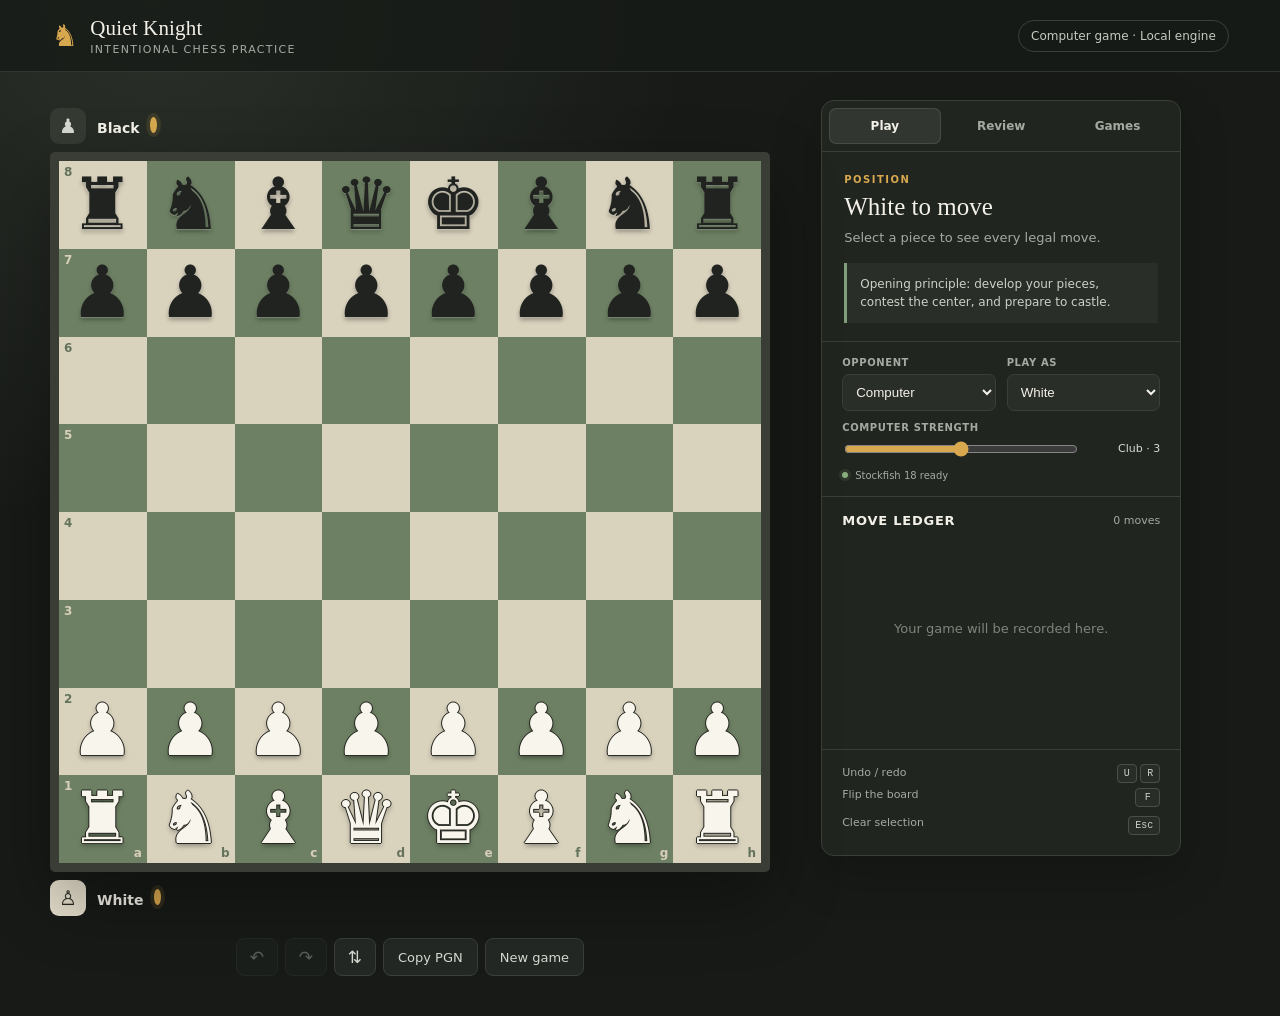
==== commit badbdf35: "Update 8/27/2026" ====
--- a/docs/index.html
+++ b/docs/index.html
@@ -96,6 +96,7 @@
     .range-row { display: flex; align-items: center; gap: 10px; }
     #level-name { min-width: 70px; color: #d9ddd5; font-size: 11px; text-align: right; }
     .engine-state { grid-column: 1 / -1; display: flex; align-items: center; gap: 7px; color: var(--muted); font-size: 10px; }
+    .engine-stop { margin-left: auto; padding: 2px 7px; color: #db8b7c; border: 1px solid #70473f; border-radius: 5px; background: transparent; font-size: 10px; cursor: pointer; }
     .engine-light { width: 6px; height: 6px; border-radius: 50%; background: #767c73; }
     .engine-light.ready { background: #88ad7f; box-shadow: 0 0 0 3px rgba(136,173,127,.13); }
     .engine-light.busy { background: var(--accent); animation: pulse 1s infinite alternate; }
@@ -199,7 +200,7 @@
           <div class="field"><label for="opponentMode">Opponent</label><select id="opponentMode"><option value="computer">Computer</option><option value="local">Two players</option></select></div>
           <div class="field"><label for="humanColor">Play as</label><select id="humanColor"><option value="w">White</option><option value="b">Black</option></select></div>
           <div class="field wide"><div class="range-label">Computer strength</div><div class="range-row"><input id="engineLevel" type="range" min="1" max="5" value="3"><span id="level-name">Club · 3</span></div></div>
-          <div class="engine-state"><span id="engine-light" class="engine-light"></span><span id="engine-status">Loading Stockfish…</span></div>
+          <div class="engine-state"><span id="engine-light" class="engine-light"></span><span id="engine-status">Loading Stockfish…</span><button id="stopEngine" class="engine-stop" hidden>Stop</button></div>
         </div>
         <div class="ledger-head"><h2>Move ledger</h2><span id="move-count">0 moves</span></div>
         <div id="moves"><div class="empty-moves">Your game will be recorded here.</div></div>
@@ -249,6 +250,7 @@
     let dragFrom = null;
     let pendingPromotion = null;
     let engineBusy = false;
+    let computerMoveToken = 0;
     let analysisRunning = false;
     let gameArchived = false;
     const STORAGE_CURRENT = 'quietKnight.current.v2';
@@ -258,21 +260,54 @@
 
     class StockfishController {
       constructor() {
-        this.ready = false; this.failed = false; this.active = null; this.queue = [];
+        this.ready = false; this.failed = false; this.active = null; this.queue = []; this.generation = 0;
+        this.start();
+      }
+      start() {
+        const generation = ++this.generation;
+        clearTimeout(this.startupTimer);
+        this.startupTimer = setTimeout(() => {
+          if (generation === this.generation && !this.ready) this.fail('Stockfish failed to load');
+        }, 30000);
         try {
-          this.worker = new Worker('stockfish-18-lite-single.js#stockfish-18-lite-single.wasm,worker');
-          this.worker.onmessage = event => this.handle(String(event.data));
-          this.worker.onerror = () => this.fail('Engine unavailable — serve this folder over HTTP');
+          this.worker = new Worker('stockfish-18-lite-single.js#stockfish-18-lite-single.wasm');
+          this.worker.onmessage = event => {
+            if (generation !== this.generation) return;
+            String(event.data).split(/\r?\n/).forEach(line => this.handle(line.trim()));
+          };
+          this.worker.onerror = () => {
+            if (generation === this.generation) this.fail('Engine unavailable — serve this folder over HTTP');
+          };
           this.worker.postMessage('uci');
         } catch (error) { this.fail('Engine unavailable — serve this folder over HTTP'); }
       }
       fail(message) {
+        clearTimeout(this.startupTimer);
         this.failed = true; setEngineState(message, '');
+        this.rejectPending(message);
+      }
+      rejectPending(message) {
         this.queue.splice(0).forEach(job => job.reject(new Error(message)));
-        if (this.active) { this.active.reject(new Error(message)); this.active = null; }
+        if (this.active) {
+          clearTimeout(this.active.timer);
+          this.active.reject(new Error(message)); this.active = null;
+        }
+      }
+      restart(message = 'Stockfish restarted') {
+        clearTimeout(this.startupTimer);
+        this.generation++;
+        this.worker?.terminate();
+        this.rejectPending(message);
+        this.ready = false; this.failed = false;
+        setEngineState('Loading Stockfish…', '');
+        this.start();
+      }
+      cancel() {
+        if (this.active || this.queue.length) this.restart('Stockfish stopped');
       }
       handle(line) {
         if (line === 'uciok') {
+          clearTimeout(this.startupTimer);
           this.ready = true; setEngineState('Stockfish 18 ready', 'ready'); this.pump(); return;
         }
         if (!this.active) return;
@@ -288,6 +323,7 @@
         }
         if (line.startsWith('bestmove ')) {
           const result = {bestMove:line.split(/\s+/)[1], lines:[...this.active.lines.entries()].sort((a,b) => a[0]-b[0]).map(entry => entry[1])};
+          clearTimeout(this.active.timer);
           this.active.resolve(result); this.active = null; this.pump();
         }
       }
@@ -302,6 +338,7 @@
         this.worker.postMessage(`setoption name Skill Level value ${this.active.skill}`);
         this.worker.postMessage(`position fen ${this.active.fen}`);
         this.worker.postMessage(`go depth ${this.active.depth}`);
+        this.active.timer = setTimeout(() => this.restart('Stockfish search timed out'), 30000);
       }
     }
 
@@ -344,6 +381,7 @@
 
     async function maybeComputerMove() {
       if (!isComputerTurn() || engineBusy || engine.failed) return;
+      const token = ++computerMoveToken;
       engineBusy = true; clearSelection(); setEngineState('Stockfish is thinking…', 'busy');
       const level = Number(setting('engineLevel'));
       try {
@@ -352,8 +390,15 @@
           const move = result.bestMove;
           makeMove({from:move.slice(0,2), to:move.slice(2,4), promotion:move[4]}, true);
         }
-      } catch (error) { setEngineState('Stockfish could not start', ''); }
-      finally { engineBusy = false; if (!engine.failed) setEngineState('Stockfish 18 ready', 'ready'); renderBoard(); }
+      } catch (error) {
+        if (token === computerMoveToken && !engine.failed) setEngineState(error.message.includes('timed out') ? 'Stockfish timed out — try a new game' : 'Stockfish stopped', '');
+      } finally {
+        if (token === computerMoveToken) {
+          engineBusy = false;
+          if (engine.ready && !engine.failed) setEngineState('Stockfish 18 ready', 'ready');
+          renderBoard();
+        }
+      }
     }
 
     function allSquares() {
@@ -509,7 +554,8 @@
       moveListEl.scrollTop = moveListEl.scrollHeight;
       document.getElementById('undo').disabled = history.length === 0 || engineBusy || analysisRunning;
       document.getElementById('redo').disabled = redoStack.length === 0 || engineBusy || analysisRunning;
-      document.getElementById('newGame').disabled = engineBusy || analysisRunning;
+      document.getElementById('newGame').disabled = analysisRunning;
+      document.getElementById('stopEngine').hidden = !engineBusy && !analysisRunning;
       document.getElementById('analyzeGame').disabled = history.length === 0 || analysisRunning || engine.failed;
       document.getElementById('humanColor').disabled = history.length > 0 || setting('opponentMode') === 'local';
       document.getElementById('opponentMode').disabled = history.length > 0;
@@ -621,6 +667,9 @@
     }
 
     function startFreshGame() {
+      if (engineBusy) {
+        computerMoveToken++; engineBusy = false; engine.cancel();
+      }
       archiveCurrent(); game.reset(); redoStack = []; selected = null; legalMoves = []; gameArchived = false;
       storageWrite(STORAGE_CURRENT, {pgn:'', mode:setting('opponentMode'), color:setting('humanColor'), level:Number(setting('engineLevel'))});
       renderBoard(); maybeComputerMove();
@@ -650,6 +699,9 @@
     document.getElementById('opponentMode').onchange = () => { document.getElementById('humanColor').disabled = setting('opponentMode') === 'local'; document.getElementById('header-mode').textContent = setting('opponentMode') === 'computer' ? 'Computer game · Local engine' : 'Two-player practice · Offline'; startFreshGame(); };
     document.getElementById('humanColor').onchange = startFreshGame;
     document.getElementById('newGame').onclick = startFreshGame;
+    document.getElementById('stopEngine').onclick = () => {
+      computerMoveToken++; engineBusy = false; engine.cancel(); renderBoard();
+    };
     document.getElementById('undo').onclick = () => {
       const first = game.undo(); if (first) redoStack.push(first);
       if (isComputerGame() && game.turn() === computerColor() && game.history().length) { const second = game.undo(); if (second) redoStack.push(second); }
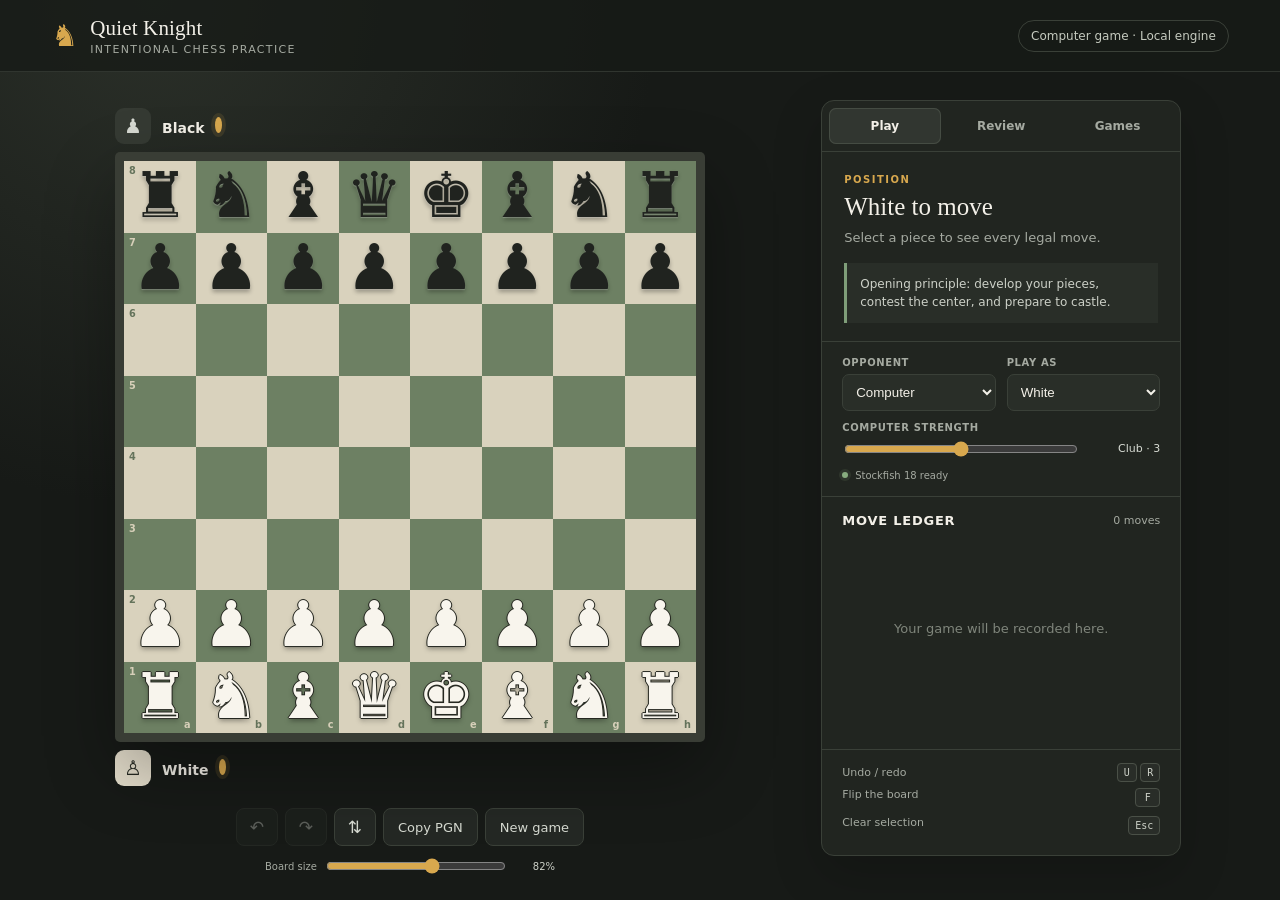
==== commit 66892b88: "Update 8/27/2026" ====
--- a/docs/index.html
+++ b/docs/index.html
@@ -31,7 +31,7 @@
       width: min(1180px, calc(100% - 32px)); margin: 28px auto 40px; display: grid;
       grid-template-columns: minmax(420px, 720px) minmax(300px, 360px); gap: clamp(24px, 4vw, 54px); align-items: start;
     }
-    .board-column { min-width: 0; }
+    .board-column { --board-size: 720px; width: min(100%, var(--board-size)); min-width: 0; justify-self: center; }
     .player-row { min-height: 52px; display: flex; align-items: center; justify-content: space-between; gap: 12px; }
     .player { display: flex; align-items: center; gap: 11px; }
     .avatar { width: 36px; height: 36px; display: grid; place-items: center; border-radius: 9px; background: #353a33; color: #d5d8d1; font-size: 20px; }
@@ -39,7 +39,7 @@
     .player strong { display: block; font-size: 14px; }
     .player span, .material { color: var(--muted); font-size: 12px; min-height: 16px; }
     .turn-dot { width: 7px; height: 7px; margin-left: 6px; display: inline-block; border-radius: 50%; background: var(--accent); box-shadow: 0 0 0 4px rgba(216,168,78,.12); }
-    #board-shell { position: relative; padding: 9px; border-radius: 5px; background: #393d35; box-shadow: 0 28px 70px rgba(0,0,0,.32); }
+    #board-shell { position: relative; padding: 9px; border-radius: 5px; background: #393d35; box-shadow: 0 28px 70px rgba(0,0,0,.32); container-type: inline-size; }
     #board { display: grid; grid-template-columns: repeat(8,1fr); width: 100%; aspect-ratio: 1; overflow: hidden; }
     .square {
       position: relative; aspect-ratio: 1; display: grid; place-items: center; border: 0; padding: 0;
@@ -47,7 +47,8 @@
     }
     .square.light { background: var(--light); }
     .square.dark { background: var(--dark); }
-    .piece { position: relative; z-index: 2; font-family: "Arial Unicode MS", "Noto Sans Symbols 2", serif; font-size: clamp(35px, 8.7vw, 72px); line-height: 1; cursor: grab; transition: transform .12s ease; }
+    .piece { position: relative; z-index: 2; touch-action: none; font-family: "Arial Unicode MS", "Noto Sans Symbols 2", serif; font-size: clamp(24px, 11cqi, 72px); line-height: 1; cursor: grab; transition: transform .12s ease, opacity .12s; }
+    .piece.dragging { opacity: .45; cursor: grabbing; }
     .square:hover .piece { transform: translateY(-2px); }
     .white-piece { color: #f8f5ed; text-shadow: 0 1px 0 #252720, 1px 0 #252720, -1px 0 #252720, 0 -1px #252720, 0 3px 5px rgba(0,0,0,.35); }
     .black-piece { color: #20231f; text-shadow: 0 1px 1px rgba(255,255,255,.25), 0 3px 4px rgba(0,0,0,.3); }
@@ -56,11 +57,14 @@
     .square.last::before { background: rgba(225,190,61,.34); }
     .square.check::before { background: radial-gradient(circle, rgba(207,66,49,.78), rgba(207,66,49,.15) 68%, transparent 70%); }
     .square.legal::after { content: ""; position: absolute; z-index: 3; width: 24%; height: 24%; border-radius: 50%; background: rgba(34,44,32,.44); pointer-events: none; }
-    .square.capture::after { content: ""; position: absolute; z-index: 3; inset: 7%; border: clamp(4px,.7vw,7px) solid rgba(42,50,38,.45); border-radius: 50%; pointer-events: none; }
-    .coord { position: absolute; z-index: 4; font-size: clamp(9px,1.2vw,12px); font-weight: 800; pointer-events: none; }
+    .square.capture::after { content: ""; position: absolute; z-index: 3; inset: 7%; border: clamp(3px,.9cqi,7px) solid rgba(42,50,38,.45); border-radius: 50%; pointer-events: none; }
+    .coord { position: absolute; z-index: 4; font-size: clamp(8px,1.7cqi,12px); font-weight: 800; pointer-events: none; }
     .coord.rank { top: 4px; left: 5px; } .coord.file { right: 5px; bottom: 3px; }
     .light .coord { color: #64735b; } .dark .coord { color: #d7cfb9; }
     .board-actions { display: flex; justify-content: center; gap: 7px; margin-top: 14px; }
+    .board-size-control { width: min(290px, calc(100% - 20px)); margin: 12px auto 0; display: grid; grid-template-columns: auto 1fr 40px; align-items: center; gap: 9px; color: var(--muted); font-size: 10px; }
+    .board-size-control input { min-width: 0; margin: 0; }
+    .board-size-control output { color: #cdd1c8; font-variant-numeric: tabular-nums; text-align: right; }
     .icon-button, .text-button {
       min-height: 38px; border: 1px solid var(--line); color: #d7dbd2; background: #242824; border-radius: 8px;
       cursor: pointer; transition: background .15s, border-color .15s, transform .15s;
@@ -141,7 +145,7 @@
     @media (max-width: 520px) {
       .app-header { height: 62px; padding: 0 14px; } .mode-pill, .brand small { display: none; }
       .workspace { width: 100%; margin-top: 8px; } .player-row, .board-actions { margin-left: 10px; margin-right: 10px; }
-      #board-shell { padding: 4px; border-radius: 0; } .piece { font-size: 11.6vw; }
+      #board-shell { padding: 4px; border-radius: 0; }
       .side-panel { margin: 0 10px 20px; } .tips { display: none; }
     }
     @media (prefers-reduced-motion: reduce) { * { transition: none !important; } }
@@ -181,6 +185,7 @@
     <button class="text-button" id="copyPgn" title="Copy game notation">Copy PGN</button>
     <button class="text-button" id="newGame">New game</button>
   </div>
+  <label class="board-size-control" for="boardSize"><span>Board size</span><input id="boardSize" type="range" min="55" max="100" value="100"><output id="boardSizeValue" for="boardSize">100%</output></label>
     </section>
 
     <aside class="side-panel" aria-label="Game information">
@@ -248,6 +253,9 @@
     let flipped = false;
     let redoStack = [];
     let dragFrom = null;
+    let pointerDrag = null;
+    let suppressNextClick = false;
+    let boardSizeIsManual = false;
     let pendingPromotion = null;
     let engineBusy = false;
     let computerMoveToken = 0;
@@ -255,6 +263,7 @@
     let gameArchived = false;
     const STORAGE_CURRENT = 'quietKnight.current.v2';
     const STORAGE_GAMES = 'quietKnight.games.v2';
+    const STORAGE_BOARD_SIZE = 'quietKnight.boardSize.v2';
     const levelNames = ['Casual', 'Improver', 'Club', 'Expert', 'Master'];
     const levelDepths = [5, 7, 9, 11, 13];
 
@@ -417,7 +426,10 @@
         square.className = `square ${(fileIndex + rankIndex) % 2 ? 'dark' : 'light'}`;
         square.dataset.square = name;
         square.setAttribute('aria-label', name);
-        square.addEventListener('click', () => chooseSquare(name));
+        square.addEventListener('click', () => {
+          if (suppressNextClick) return;
+          chooseSquare(name);
+        });
         square.addEventListener('dragover', event => event.preventDefault());
         square.addEventListener('drop', event => { event.preventDefault(); if (dragFrom) attemptMove(dragFrom, name); });
         if (index % 8 === 0) square.insertAdjacentHTML('beforeend', `<span class="coord rank">${name[1]}</span>`);
@@ -445,8 +457,21 @@
           span.className = `piece ${piece.color === 'w' ? 'white-piece' : 'black-piece'}`;
           span.textContent = pieceSymbol(piece);
           span.draggable = piece.color === game.turn() && !game.game_over();
-          span.addEventListener('dragstart', event => { dragFrom = name; event.dataTransfer.effectAllowed = 'move'; selectSquare(name); });
-          span.addEventListener('dragend', () => { dragFrom = null; });
+          span.addEventListener('dragstart', event => {
+            dragFrom = name;
+            selected = name;
+            legalMoves = game.moves({square:name, verbose:true});
+            event.dataTransfer.effectAllowed = 'move';
+            document.querySelectorAll('.square').forEach(target => {
+              const targetName = target.dataset.square;
+              target.classList.toggle('selected', targetName === name);
+              target.classList.toggle('legal', legalMoves.some(move => move.to === targetName && !game.get(targetName)));
+              target.classList.toggle('capture', legalMoves.some(move => move.to === targetName && !!game.get(targetName)));
+            });
+            setTimeout(() => span.classList.add('dragging'), 0);
+          });
+          span.addEventListener('dragend', () => { dragFrom = null; span.classList.remove('dragging'); clearSelection(); });
+          span.addEventListener('pointerdown', event => startPointerDrag(event, name));
           square.appendChild(span);
           square.setAttribute('aria-label', `${name}, ${piece.color === 'w' ? 'white' : 'black'} ${piece.type}`);
         } else square.setAttribute('aria-label', `${name}, empty`);
@@ -475,6 +500,35 @@
     }
 
     function clearSelection() { selected = null; legalMoves = []; renderBoard(); }
+
+    function startPointerDrag(event, from) {
+      if (event.pointerType === 'mouse' || event.button !== 0 || engineBusy || analysisRunning || isComputerTurn()) return;
+      const piece = game.get(from);
+      if (!piece || piece.color !== game.turn() || game.game_over()) return;
+      pointerDrag = {id:event.pointerId, from, startX:event.clientX, startY:event.clientY, moved:false, element:event.currentTarget};
+      event.currentTarget.setPointerCapture(event.pointerId);
+    }
+
+    function movePointerDrag(event) {
+      if (!pointerDrag || event.pointerId !== pointerDrag.id) return;
+      if (!pointerDrag.moved && Math.hypot(event.clientX - pointerDrag.startX, event.clientY - pointerDrag.startY) > 7) {
+        pointerDrag.moved = true;
+        pointerDrag.element.classList.add('dragging');
+      }
+      if (pointerDrag.moved) event.preventDefault();
+    }
+
+    function finishPointerDrag(event) {
+      if (!pointerDrag || event.pointerId !== pointerDrag.id) return;
+      const drag = pointerDrag;
+      pointerDrag = null;
+      drag.element.classList.remove('dragging');
+      if (!drag.moved || event.type === 'pointercancel') return;
+      suppressNextClick = true;
+      const target = document.elementFromPoint(event.clientX, event.clientY)?.closest('.square')?.dataset.square;
+      if (target) attemptMove(drag.from, target); else clearSelection();
+      setTimeout(() => { suppressNextClick = false; }, 0);
+    }
 
     function attemptMove(from, to) {
       const candidates = game.moves({square:from, verbose:true}).filter(move => move.to === to);
@@ -666,6 +720,28 @@
       document.getElementById('level-name').textContent = `${levelNames[level - 1]} · ${level}`;
     }
 
+    function fullBoardSize() {
+      const workspace = document.querySelector('.workspace');
+      const isStacked = window.innerWidth <= 860;
+      const firstTrack = parseFloat(getComputedStyle(workspace).gridTemplateColumns) || workspace.clientWidth;
+      return Math.min(720, isStacked ? workspace.clientWidth : firstTrack);
+    }
+
+    function defaultBoardSize() {
+      if (window.innerWidth <= 860) return 100;
+      const fullSize = fullBoardSize();
+      const fittedSize = Math.min(fullSize, Math.max(300, window.innerHeight - 308));
+      return Math.max(55, Math.min(100, Math.round(fittedSize / fullSize * 100)));
+    }
+
+    function updateBoardSize(value, persist = true) {
+      const size = Math.max(55, Math.min(100, Number(value) || 100));
+      document.querySelector('.board-column').style.setProperty('--board-size', `${Math.round(fullBoardSize() * size / 100)}px`);
+      document.getElementById('boardSize').value = size;
+      document.getElementById('boardSizeValue').value = `${size}%`;
+      if (persist) { boardSizeIsManual = true; storageWrite(STORAGE_BOARD_SIZE, size); }
+    }
+
     function startFreshGame() {
       if (engineBusy) {
         computerMoveToken++; engineBusy = false; engine.cancel();
@@ -696,6 +772,7 @@
     document.querySelectorAll('.tab-button').forEach(button => button.onclick = () => switchTab(button.dataset.tab));
     document.getElementById('analyzeGame').onclick = analyzeGame;
     document.getElementById('engineLevel').oninput = () => { updateLevelLabel(); saveCurrent(); };
+    document.getElementById('boardSize').oninput = event => updateBoardSize(event.currentTarget.value);
     document.getElementById('opponentMode').onchange = () => { document.getElementById('humanColor').disabled = setting('opponentMode') === 'local'; document.getElementById('header-mode').textContent = setting('opponentMode') === 'computer' ? 'Computer game · Local engine' : 'Two-player practice · Offline'; startFreshGame(); };
     document.getElementById('humanColor').onchange = startFreshGame;
     document.getElementById('newGame').onclick = startFreshGame;
@@ -720,8 +797,15 @@
       if (event.key.toLowerCase() === 'r') document.getElementById('redo').click();
       if (event.key.toLowerCase() === 'f') document.getElementById('flip').click();
     });
+    document.addEventListener('pointermove', movePointerDrag, {passive:false});
+    document.addEventListener('pointerup', finishPointerDrag);
+    document.addEventListener('pointercancel', finishPointerDrag);
+    window.addEventListener('resize', () => updateBoardSize(boardSizeIsManual ? document.getElementById('boardSize').value : defaultBoardSize(), false));
 
     restoreCurrent();
+    const savedBoardSize = storageRead(STORAGE_BOARD_SIZE, null);
+    boardSizeIsManual = savedBoardSize !== null;
+    updateBoardSize(boardSizeIsManual ? savedBoardSize : defaultBoardSize(), false);
     updateLevelLabel();
     document.getElementById('humanColor').disabled = setting('opponentMode') === 'local' || game.history().length > 0;
     document.getElementById('header-mode').textContent = isComputerGame() ? 'Computer game · Local engine' : 'Two-player practice · Offline';
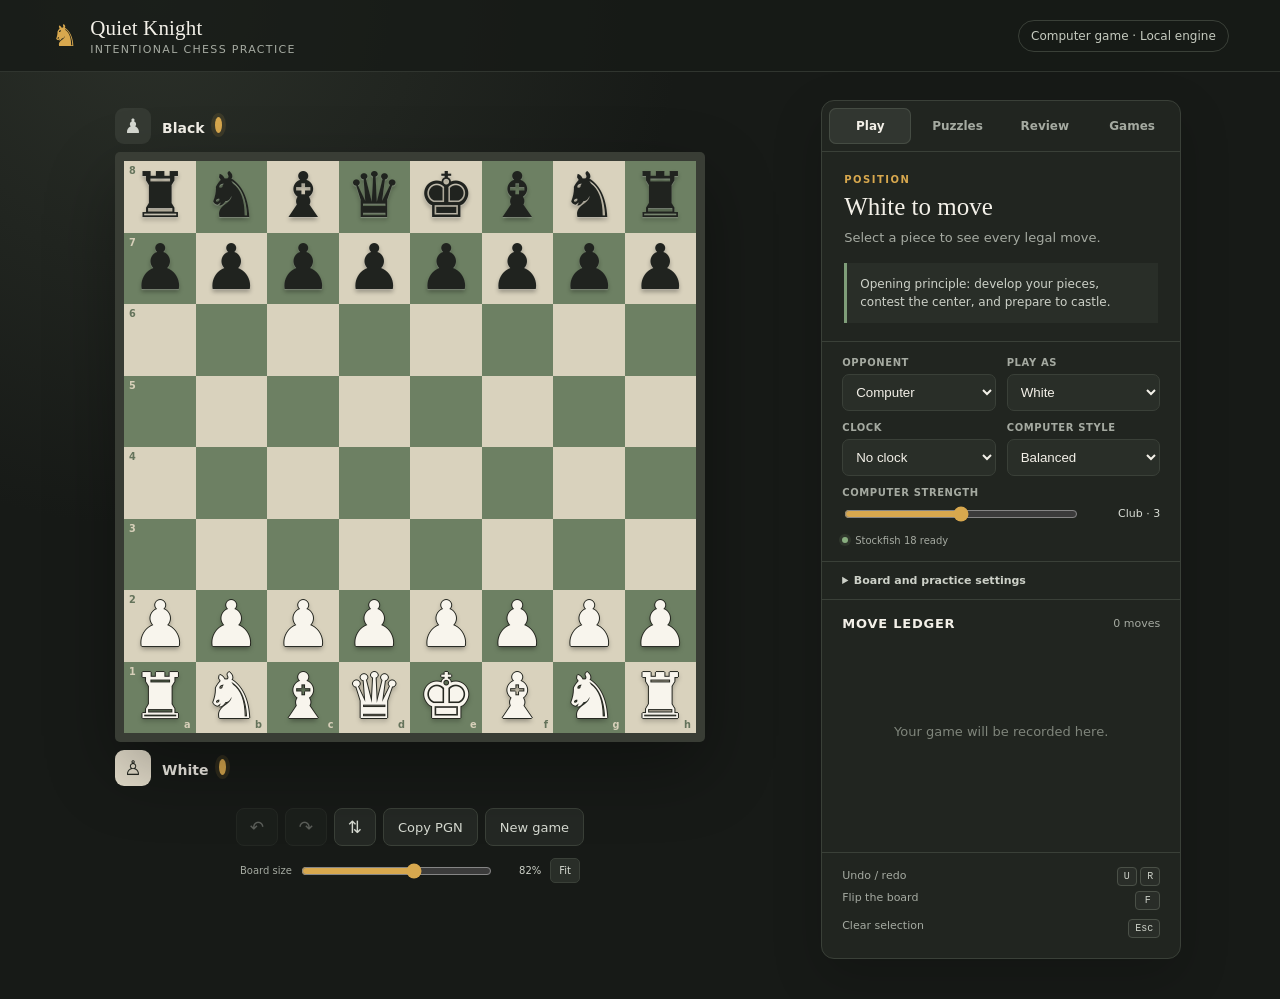
==== commit 19582c00: "Update 8/27/2026" ====
--- a/docs/index.html
+++ b/docs/index.html
@@ -73,7 +73,7 @@
     .icon-button:hover, .text-button:hover { background: #30352f; border-color: #555d51; }
     button:active { transform: translateY(1px); } button:disabled { opacity: .35; cursor: not-allowed; }
     .side-panel { border: 1px solid var(--line); border-radius: 13px; background: rgba(34,38,33,.92); overflow: hidden; box-shadow: 0 18px 50px rgba(0,0,0,.18); }
-    .side-tabs { display: grid; grid-template-columns: repeat(3,1fr); padding: 7px; gap: 5px; border-bottom: 1px solid var(--line); }
+    .side-tabs { display: grid; grid-template-columns: repeat(4,1fr); padding: 7px; gap: 5px; border-bottom: 1px solid var(--line); }
     .tab-button { min-height: 36px; color: var(--muted); border: 0; border-radius: 7px; background: transparent; font-size: 12px; font-weight: 700; cursor: pointer; }
     .tab-button.active { color: var(--ink); background: #313630; box-shadow: inset 0 0 0 1px #454c43; }
     .tab-panel[hidden] { display: none; }
@@ -106,6 +106,27 @@
     .engine-light.busy { background: var(--accent); animation: pulse 1s infinite alternate; }
     @keyframes pulse { to { opacity: .35; } }
     .review-wrap, .games-wrap { padding: 20px; }
+    .puzzle-wrap { padding: 18px; }
+    .puzzle-head { display: flex; align-items: start; justify-content: space-between; gap: 12px; margin-bottom: 13px; }
+    .puzzle-head h2 { margin: 0; font: 22px Georgia, serif; }
+    .puzzle-count { color: var(--muted); font-size: 10px; white-space: nowrap; }
+    #puzzle-board { width: 100%; display: grid; grid-template-columns: repeat(8,1fr); aspect-ratio: 1; overflow: hidden; border: 5px solid #393d35; border-radius: 5px; container-type: inline-size; }
+    .puzzle-square { position: relative; display: grid; place-items: center; padding: 0; border: 0; aspect-ratio: 1; cursor: pointer; }
+    .puzzle-square.light { background: var(--light); } .puzzle-square.dark { background: var(--dark); }
+    .puzzle-square.selected { box-shadow: inset 0 0 0 3px rgba(255,225,111,.8); }
+    .puzzle-square.legal::after { content: ""; position: absolute; width: 23%; height: 23%; border-radius: 50%; background: rgba(34,44,32,.48); }
+    .puzzle-square.capture::after { content: ""; position: absolute; inset: 7%; border: 4px solid rgba(42,50,38,.48); border-radius: 50%; }
+    .puzzle-piece { position: relative; z-index: 2; touch-action: none; font-family: "Arial Unicode MS", "Noto Sans Symbols 2", serif; font-size: clamp(22px, 11cqi, 42px); line-height: 1; cursor: grab; }
+    .puzzle-piece.dragging { opacity: .4; }
+    .puzzle-prompt { min-height: 38px; margin: 12px 0 0; color: #d8dcd4; font-size: 12px; line-height: 1.5; }
+    .puzzle-feedback { min-height: 36px; margin: 10px 0; padding: 9px 10px; border-left: 3px solid var(--accent-2); background: #292e28; color: var(--muted); font-size: 11px; line-height: 1.45; }
+    .puzzle-feedback.success { color: #bcd5b5; border-color: #88ad7f; }
+    .puzzle-feedback.error { color: #e6aa9e; border-color: var(--danger); }
+    .puzzle-actions { display: flex; gap: 7px; }
+    .puzzle-actions button { flex: 1; min-height: 36px; color: #d8dcd4; border: 1px solid var(--line); border-radius: 7px; background: #30352f; font-size: 11px; cursor: pointer; }
+    .puzzle-progress { display: flex; justify-content: center; gap: 7px; margin-top: 13px; }
+    .puzzle-dot { width: 8px; height: 8px; border-radius: 50%; background: #4a5047; }
+    .puzzle-dot.current { box-shadow: 0 0 0 2px var(--accent); } .puzzle-dot.complete { background: #88ad7f; }
     .review-hero h2, .games-wrap h2 { margin: 0; font: 24px Georgia, serif; }
     .review-hero p, .games-wrap > p { margin: 7px 0 16px; color: var(--muted); font-size: 12px; line-height: 1.5; }
     .primary-button { width: 100%; min-height: 42px; color: #1d211c; border: 0; border-radius: 8px; background: var(--accent); font-weight: 800; cursor: pointer; }
@@ -158,6 +179,10 @@
 // For brevity, you can copy chess.js v0.10.3 minified here
 var Chess=function(r){var u="b",s="w",l=-1,_="p",A="n",S="b",m="r",y="q",p="k",t="pnbrqkPNBRQK",e="rnbqkbnr/pppppppp/8/8/8/8/PPPPPPPP/RNBQKBNR w KQkq - 0 1",g=["1-0","0-1","1/2-1/2","*"],C={b:[16,32,17,15],w:[-16,-32,-17,-15]},T={n:[-18,-33,-31,-14,18,33,31,14],b:[-17,-15,17,15],r:[-16,1,16,-1],q:[-17,-16,-15,1,17,16,15,-1],k:[-17,-16,-15,1,17,16,15,-1]},c=[20,0,0,0,0,0,0,24,0,0,0,0,0,0,20,0,0,20,0,0,0,0,0,24,0,0,0,0,0,20,0,0,0,0,20,0,0,0,0,24,0,0,0,0,20,0,0,0,0,0,0,20,0,0,0,24,0,0,0,20,0,0,0,0,0,0,0,0,20,0,0,24,0,0,20,0,0,0,0,0,0,0,0,0,0,20,2,24,2,20,0,0,0,0,0,0,0,0,0,0,0,2,53,56,53,2,0,0,0,0,0,0,24,24,24,24,24,24,56,0,56,24,24,24,24,24,24,0,0,0,0,0,0,2,53,56,53,2,0,0,0,0,0,0,0,0,0,0,0,20,2,24,2,20,0,0,0,0,0,0,0,0,0,0,20,0,0,24,0,0,20,0,0,0,0,0,0,0,0,20,0,0,0,24,0,0,0,20,0,0,0,0,0,0,20,0,0,0,0,24,0,0,0,0,20,0,0,0,0,20,0,0,0,0,0,24,0,0,0,0,0,20,0,0,20,0,0,0,0,0,0,24,0,0,0,0,0,0,20],v=[17,0,0,0,0,0,0,16,0,0,0,0,0,0,15,0,0,17,0,0,0,0,0,16,0,0,0,0,0,15,0,0,0,0,17,0,0,0,0,16,0,0,0,0,15,0,0,0,0,0,0,17,0,0,0,16,0,0,0,15,0,0,0,0,0,0,0,0,17,0,0,16,0,0,15,0,0,0,0,0,0,0,0,0,0,17,0,16,0,15,0,0,0,0,0,0,0,0,0,0,0,0,17,16,15,0,0,0,0,0,0,0,1,1,1,1,1,1,1,0,-1,-1,-1,-1,-1,-1,-1,0,0,0,0,0,0,0,-15,-16,-17,0,0,0,0,0,0,0,0,0,0,0,0,-15,0,-16,0,-17,0,0,0,0,0,0,0,0,0,0,-15,0,0,-16,0,0,-17,0,0,0,0,0,0,0,0,-15,0,0,0,-16,0,0,0,-17,0,0,0,0,0,0,-15,0,0,0,0,-16,0,0,0,0,-17,0,0,0,0,-15,0,0,0,0,0,-16,0,0,0,0,0,-17,0,0,-15,0,0,0,0,0,0,-16,0,0,0,0,0,0,-17],h={p:0,n:1,b:2,r:3,q:4,k:5},o={NORMAL:"n",CAPTURE:"c",BIG_PAWN:"b",EP_CAPTURE:"e",PROMOTION:"p",KSIDE_CASTLE:"k",QSIDE_CASTLE:"q"},I={NORMAL:1,CAPTURE:2,BIG_PAWN:4,EP_CAPTURE:8,PROMOTION:16,KSIDE_CASTLE:32,QSIDE_CASTLE:64},P=7,w=6,L=1,R=0,N={a8:0,b8:1,c8:2,d8:3,e8:4,f8:5,g8:6,h8:7,a7:16,b7:17,c7:18,d7:19,e7:20,f7:21,g7:22,h7:23,a6:32,b6:33,c6:34,d6:35,e6:36,f6:37,g6:38,h6:39,a5:48,b5:49,c5:50,d5:51,e5:52,f5:53,g5:54,h5:55,a4:64,b4:65,c4:66,d4:67,e4:68,f4:69,g4:70,h4:71,a3:80,b3:81,c3:82,d3:83,e3:84,f3:85,g3:86,h3:87,a2:96,b2:97,c2:98,d2:99,e2:100,f2:101,g2:102,h2:103,a1:112,b1:113,c1:114,d1:115,e1:116,f1:117,g1:118,h1:119},E={w:[{square:N.a1,flag:I.QSIDE_CASTLE},{square:N.h1,flag:I.KSIDE_CASTLE}],b:[{square:N.a8,flag:I.QSIDE_CASTLE},{square:N.h8,flag:I.KSIDE_CASTLE}]},O=new Array(128),k={w:l,b:l},q=s,D={w:0,b:0},K=l,d=0,b=1,Q=[],U={};function x(r){void 0===r&&(r=!1),O=new Array(128),k={w:l,b:l},q=s,D={w:0,b:0},K=l,d=0,b=1,Q=[],r||(U={}),F(M())}function j(){B(e)}function B(r,e){void 0===e&&(e=!1);var n=r.split(/\s+/),t=n[0],o=0;if(!$(r).valid)return!1;x(e);for(var i=0;i<t.length;i++){var f=t.charAt(i);if("/"===f)o+=8;else if(-1!=="0123456789".indexOf(f))o+=parseInt(f,10);else{var a=f<"a"?s:u;W({type:f.toLowerCase(),color:a},fr(o)),o++}}return q=n[1],-1<n[2].indexOf("K")&&(D.w|=I.KSIDE_CASTLE),-1<n[2].indexOf("Q")&&(D.w|=I.QSIDE_CASTLE),-1<n[2].indexOf("k")&&(D.b|=I.KSIDE_CASTLE),-1<n[2].indexOf("q")&&(D.b|=I.QSIDE_CASTLE),K="-"===n[3]?l:N[n[3]],d=parseInt(n[4],10),b=parseInt(n[5],10),F(M()),!0}function $(r){var e="No errors.",n="FEN string must contain six space-delimited fields.",t="6th field (move number) must be a positive integer.",o="5th field (half move counter) must be a non-negative integer.",i="4th field (en-passant square) is invalid.",f="3rd field (castling availability) is invalid.",a="2nd field (side to move) is invalid.",l="1st field (piece positions) does not contain 8 '/'-delimited rows.",u="1st field (piece positions) is invalid [consecutive numbers].",s="1st field (piece positions) is invalid [invalid piece].",p="1st field (piece positions) is invalid [row too large].",c="Illegal en-passant square",v=r.split(/\s+/);if(6!==v.length)return{valid:!1,error_number:1,error:n};if(isNaN(v[5])||parseInt(v[5],10)<=0)return{valid:!1,error_number:2,error:t};if(isNaN(v[4])||parseInt(v[4],10)<0)return{valid:!1,error_number:3,error:o};if(!/^(-|[abcdefgh][36])$/.test(v[3]))return{valid:!1,error_number:4,error:i};if(!/^(KQ?k?q?|Qk?q?|kq?|q|-)$/.test(v[2]))return{valid:!1,error_number:5,error:f};if(!/^(w|b)$/.test(v[1]))return{valid:!1,error_number:6,error:a};var g=v[0].split("/");if(8!==g.length)return{valid:!1,error_number:7,error:l};for(var h=0;h<g.length;h++){for(var E=0,d=!1,b=0;b<g[h].length;b++)if(isNaN(g[h][b])){if(!/^[prnbqkPRNBQK]$/.test(g[h][b]))return{valid:!1,error_number:9,error:s};E+=1,d=!1}else{if(d)return{valid:!1,error_number:8,error:u};E+=parseInt(g[h][b],10),d=!0}if(8!==E)return{valid:!1,error_number:10,error:p}}return"3"==v[3][1]&&"w"==v[1]||"6"==v[3][1]&&"b"==v[1]?{valid:!1,error_number:11,error:c}:{valid:!0,error_number:0,error:e}}function M(){for(var r=0,e="",n=N.a8;n<=N.h1;n++){if(null==O[n])r++;else{0<r&&(e+=r,r=0);var t=O[n].color,o=O[n].type;e+=t===s?o.toUpperCase():o.toLowerCase()}n+1&136&&(0<r&&(e+=r),n!==N.h1&&(e+="/"),r=0,n+=8)}var i="";D[s]&I.KSIDE_CASTLE&&(i+="K"),D[s]&I.QSIDE_CASTLE&&(i+="Q"),D[u]&I.KSIDE_CASTLE&&(i+="k"),D[u]&I.QSIDE_CASTLE&&(i+="q"),i=i||"-";var f=K===l?"-":fr(K);return[e,q,i,f,d,b].join(" ")}function G(r){for(var e=0;e<r.length;e+=2)"string"==typeof r[e]&&"string"==typeof r[e+1]&&(U[r[e]]=r[e+1]);return U}function F(r){0<Q.length||(r!==e?(U.SetUp="1",U.FEN=r):(delete U.SetUp,delete U.FEN))}function i(r){var e=O[N[r]];return e?{type:e.type,color:e.color}:null}function W(r,e){if(!("type"in r&&"color"in r))return!1;if(-1===t.indexOf(r.type.toLowerCase()))return!1;if(!(e in N))return!1;var n=N[e];return(r.type!=p||k[r.color]==l||k[r.color]==n)&&(O[n]={type:r.type,color:r.color},r.type===p&&(k[r.color]=n),F(M()),!0)}function H(r,e,n,t,o){var i={color:q,from:e,to:n,flags:t,piece:r[e].type};return o&&(i.flags|=I.PROMOTION,i.promotion=o),r[n]?i.captured=r[n].type:t&I.EP_CAPTURE&&(i.captured=_),i}function Z(r){function e(r,e,n,t,o){if(r[n].type!==_||or(t)!==R&&or(t)!==P)e.push(H(r,n,t,o));else for(var i=[y,m,S,A],f=0,a=i.length;f<a;f++)e.push(H(r,n,t,o,i[f]))}var n=[],t=q,o=ar(t),i={b:L,w:w},f=N.a8,a=N.h1,l=!1,u=!(void 0!==r&&"legal"in r)||r.legal;if(void 0!==r&&"square"in r){if(!(r.square in N))return[];f=a=N[r.square],l=!0}for(var s=f;s<=a;s++)if(136&s)s+=7;else{var p=O[s];if(null!=p&&p.color===t)if(p.type===_){var c=s+C[t][0];if(null==O[c]){e(O,n,s,c,I.NORMAL);c=s+C[t][1];i[t]===or(s)&&null==O[c]&&e(O,n,s,c,I.BIG_PAWN)}for(v=2;v<4;v++){136&(c=s+C[t][v])||(null!=O[c]&&O[c].color===o?e(O,n,s,c,I.CAPTURE):c===K&&e(O,n,s,K,I.EP_CAPTURE))}}else for(var v=0,g=T[p.type].length;v<g;v++){var h=T[p.type][v];for(c=s;!(136&(c+=h));){if(null!=O[c]){if(O[c].color===t)break;e(O,n,s,c,I.CAPTURE);break}if(e(O,n,s,c,I.NORMAL),"n"===p.type||"k"===p.type)break}}}if(!l||a===k[t]){if(D[t]&I.KSIDE_CASTLE){var E=(d=k[t])+2;null!=O[d+1]||null!=O[E]||V(o,k[t])||V(o,d+1)||V(o,E)||e(O,n,k[t],E,I.KSIDE_CASTLE)}if(D[t]&I.QSIDE_CASTLE){var d;E=(d=k[t])-2;null!=O[d-1]||null!=O[d-2]||null!=O[d-3]||V(o,k[t])||V(o,d-1)||V(o,E)||e(O,n,k[t],E,I.QSIDE_CASTLE)}}if(!u)return n;var b=[];for(s=0,g=n.length;s<g;s++)er(n[s]),X(t)||b.push(n[s]),nr();return b}function z(r,e){var n="";if(r.flags&I.KSIDE_CASTLE)n="O-O";else if(r.flags&I.QSIDE_CASTLE)n="O-O-O";else{var t=function(r,e){for(var n=Z({legal:!e}),t=r.from,o=r.to,i=r.piece,f=0,a=0,l=0,u=0,s=n.length;u<s;u++){var p=n[u].from,c=n[u].to,v=n[u].piece;i===v&&t!==p&&o===c&&(f++,or(t)===or(p)&&a++,ir(t)===ir(p)&&l++)}if(0<f)return 0<a&&0<l?fr(t):0<l?fr(t).charAt(1):fr(t).charAt(0);return""}(r,e);r.piece!==_&&(n+=r.piece.toUpperCase()+t),r.flags&(I.CAPTURE|I.EP_CAPTURE)&&(r.piece===_&&(n+=fr(r.from)[0]),n+="x"),n+=fr(r.to),r.flags&I.PROMOTION&&(n+="="+r.promotion.toUpperCase())}return er(r),f()&&(a()?n+="#":n+="+"),nr(),n}function J(r){return r.replace(/=/,"").replace(/[+#]?[?!]*$/,"")}function V(r,e){for(var n=N.a8;n<=N.h1;n++)if(136&n)n+=7;else if(null!=O[n]&&O[n].color===r){var t=O[n],o=n-e,i=119+o;if(c[i]&1<<h[t.type]){if(t.type===_){if(0<o){if(t.color===s)return!0}else if(t.color===u)return!0;continue}if("n"===t.type||"k"===t.type)return!0;for(var f=v[i],a=n+f,l=!1;a!==e;){if(null!=O[a]){l=!0;break}a+=f}if(!l)return!0}}return!1}function X(r){return V(ar(r),k[r])}function f(){return X(q)}function a(){return f()&&0===Z().length}function n(){return!f()&&0===Z().length}function Y(){for(var r={},e=[],n=0,t=0,o=N.a8;o<=N.h1;o++)if(t=(t+1)%2,136&o)o+=7;else{var i=O[o];i&&(r[i.type]=i.type in r?r[i.type]+1:1,i.type===S&&e.push(t),n++)}if(2===n)return!0;if(3===n&&(1===r[S]||1===r[A]))return!0;if(n===r[S]+2){var f=0,a=e.length;for(o=0;o<a;o++)f+=e[o];if(0===f||f===a)return!0}return!1}function rr(){for(var r=[],e={},n=!1;;){var t=nr();if(!t)break;r.push(t)}for(;;){var o=M().split(" ").slice(0,4).join(" ");if(e[o]=o in e?e[o]+1:1,3<=e[o]&&(n=!0),!r.length)break;er(r.pop())}return n}function er(r){var e,n=q,t=ar(n);if(e=r,Q.push({move:e,kings:{b:k.b,w:k.w},turn:q,castling:{b:D.b,w:D.w},ep_square:K,half_moves:d,move_number:b}),O[r.to]=O[r.from],O[r.from]=null,r.flags&I.EP_CAPTURE&&(q===u?O[r.to-16]=null:O[r.to+16]=null),r.flags&I.PROMOTION&&(O[r.to]={type:r.promotion,color:n}),O[r.to].type===p){if(k[O[r.to].color]=r.to,r.flags&I.KSIDE_CASTLE){var o=r.to-1,i=r.to+1;O[o]=O[i],O[i]=null}else if(r.flags&I.QSIDE_CASTLE){o=r.to+1,i=r.to-2;O[o]=O[i],O[i]=null}D[n]=""}if(D[n])for(var f=0,a=E[n].length;f<a;f++)if(r.from===E[n][f].square&&D[n]&E[n][f].flag){D[n]^=E[n][f].flag;break}if(D[t])for(f=0,a=E[t].length;f<a;f++)if(r.to===E[t][f].square&&D[t]&E[t][f].flag){D[t]^=E[t][f].flag;break}K=r.flags&I.BIG_PAWN?"b"===q?r.to-16:r.to+16:l,r.piece===_||r.flags&(I.CAPTURE|I.EP_CAPTURE)?d=0:d++,q===u&&b++,q=ar(q)}function nr(){var r=Q.pop();if(null==r)return null;var e=r.move;k=r.kings,q=r.turn,D=r.castling,K=r.ep_square,d=r.half_moves,b=r.move_number;var n,t,o=q,i=ar(q);if(O[e.from]=O[e.to],O[e.from].type=e.piece,O[e.to]=null,e.flags&I.CAPTURE)O[e.to]={type:e.captured,color:i};else if(e.flags&I.EP_CAPTURE){var f;f=o===u?e.to-16:e.to+16,O[f]={type:_,color:i}}e.flags&(I.KSIDE_CASTLE|I.QSIDE_CASTLE)&&(e.flags&I.KSIDE_CASTLE?(n=e.to+1,t=e.to-1):e.flags&I.QSIDE_CASTLE&&(n=e.to-2,t=e.to+1),O[n]=O[t],O[t]=null);return e}function tr(r,e){var n=J(r);if(e){var t=n.match(/([pnbrqkPNBRQK])?([a-h][1-8])x?-?([a-h][1-8])([qrbnQRBN])?/);if(t)var o=t[1],i=t[2],f=t[3],a=t[4]}for(var l=Z(),u=0,s=l.length;u<s;u++){if(n===J(z(l[u]))||e&&n===J(z(l[u],!0)))return l[u];if(t&&(!o||o.toLowerCase()==l[u].piece)&&N[i]==l[u].from&&N[f]==l[u].to&&(!a||a.toLowerCase()==l[u].promotion))return l[u]}return null}function or(r){return r>>4}function ir(r){return 15&r}function fr(r){var e=ir(r),n=or(r);return"abcdefgh".substring(e,e+1)+"87654321".substring(n,n+1)}function ar(r){return r===s?u:s}function lr(r){var e=function r(e){var n=e instanceof Array?[]:{};for(var t in e)n[t]="object"==typeof t?r(e[t]):e[t];return n}(r);e.san=z(e,!1),e.to=fr(e.to),e.from=fr(e.from);var n="";for(var t in I)I[t]&e.flags&&(n+=o[t]);return e.flags=n,e}function ur(r){return r.replace(/^\s+|\s+$/g,"")}return B(void 0===r?e:r),{WHITE:s,BLACK:u,PAWN:_,KNIGHT:A,BISHOP:S,ROOK:m,QUEEN:y,KING:p,SQUARES:function(){for(var r=[],e=N.a8;e<=N.h1;e++)136&e?e+=7:r.push(fr(e));return r}(),FLAGS:o,load:function(r){return B(r)},reset:function(){return j()},moves:function(r){for(var e=Z(r),n=[],t=0,o=e.length;t<o;t++)void 0!==r&&"verbose"in r&&r.verbose?n.push(lr(e[t])):n.push(z(e[t],!1));return n},in_check:function(){return f()},in_checkmate:function(){return a()},in_stalemate:function(){return n()},in_draw:function(){return 100<=d||n()||Y()||rr()},insufficient_material:function(){return Y()},in_threefold_repetition:function(){return rr()},game_over:function(){return 100<=d||a()||n()||Y()||rr()},validate_fen:function(r){return $(r)},fen:function(){return M()},board:function(){for(var r=[],e=[],n=N.a8;n<=N.h1;n++)null==O[n]?e.push(null):e.push({type:O[n].type,color:O[n].color}),n+1&136&&(r.push(e),e=[],n+=8);return r},pgn:function(r){var e="object"==typeof r&&"string"==typeof r.newline_char?r.newline_char:"\n",n="object"==typeof r&&"number"==typeof r.max_width?r.max_width:0,t=[],o=!1;for(var i in U)t.push("["+i+' "'+U[i]+'"]'+e),o=!0;o&&Q.length&&t.push(e);for(var f=[];0<Q.length;)f.push(nr());for(var a=[],l="";0<f.length;){var u=f.pop();Q.length||"b"!==u.color?"w"===u.color&&(l.length&&a.push(l),l=b+"."):l=b+". ...",l=l+" "+z(u,!1),er(u)}if(l.length&&a.push(l),void 0!==U.Result&&a.push(U.Result),0===n)return t.join("")+a.join(" ");var s=0;for(i=0;i<a.length;i++)s+a[i].length>n&&0!==i?(" "===t[t.length-1]&&t.pop(),t.push(e),s=0):0!==i&&(t.push(" "),s++),t.push(a[i]),s+=a[i].length;return t.join("")},load_pgn:function(r,e){var n=void 0!==e&&"sloppy"in e&&e.sloppy;function l(r){return r.replace(/\\/g,"\\")}var t="object"==typeof e&&"string"==typeof e.newline_char?e.newline_char:"\r?\n",o=new RegExp("^(\\[((?:"+l(t)+")|.)*\\])(?:"+l(t)+"){2}"),i=o.test(r)?o.exec(r)[1]:"";j();var f=function(r,e){for(var n="object"==typeof e&&"string"==typeof e.newline_char?e.newline_char:"\r?\n",t={},o=r.split(new RegExp(l(n))),i="",f="",a=0;a<o.length;a++)i=o[a].replace(/^\[([A-Z][A-Za-z]*)\s.*\]$/,"$1"),f=o[a].replace(/^\[[A-Za-z]+\s"(.*)"\]$/,"$1"),0<ur(i).length&&(t[i]=f);return t}(i,e);for(var a in f)G([a,f[a]]);if("1"===f.SetUp&&!("FEN"in f&&B(f.FEN,!0)))return!1;var u=r.replace(i,"").replace(new RegExp(l(t),"g")," ");u=u.replace(/(\{[^}]+\})+?/g,"");for(var s=/(\([^\(\)]+\))+?/g;s.test(u);)u=u.replace(s,"");var p=ur(u=(u=(u=u.replace(/\d+\.(\.\.)?/g,"")).replace(/\.\.\./g,"")).replace(/\$\d+/g,"")).split(new RegExp(/\s+/));p=p.join(",").replace(/,,+/g,",").split(",");for(var c="",v=0;v<p.length-1;v++){if(null==(c=tr(p[v],n)))return!1;er(c)}if(c=p[p.length-1],-1<g.indexOf(c))!function(r){for(var e in r)return 1}(U)||void 0!==U.Result||G(["Result",c]);else{if(null==(c=tr(c,n)))return!1;er(c)}return!0},header:function(){return G(arguments)},ascii:function(){return function(){for(var r="   +------------------------+\n",e=N.a8;e<=N.h1;e++){if(0===ir(e)&&(r+=" "+"87654321"[or(e)]+" |"),null==O[e])r+=" . ";else{var n=O[e].type;r+=" "+(O[e].color===s?n.toUpperCase():n.toLowerCase())+" "}e+1&136&&(r+="|\n",e+=8)}return r+="   +------------------------+\n",r+="     a  b  c  d  e  f  g  h\n"}()},turn:function(){return q},move:function(r,e){var n=void 0!==e&&"sloppy"in e&&e.sloppy,t=null;if("string"==typeof r)t=tr(r,n);else if("object"==typeof r)for(var o=Z(),i=0,f=o.length;i<f;i++)if(!(r.from!==fr(o[i].from)||r.to!==fr(o[i].to)||"promotion"in o[i]&&r.promotion!==o[i].promotion)){t=o[i];break}if(!t)return null;var a=lr(t);return er(t),a},undo:function(){var r=nr();return r?lr(r):null},clear:function(){return x()},put:function(r,e){return W(r,e)},get:function(r){return i(r)},remove:function(r){return n=i(e=r),O[N[e]]=null,n&&n.type===p&&(k[n.color]=l),F(M()),n;var e,n},perft:function(r){return function r(e){for(var n=Z({legal:!1}),t=0,o=q,i=0,f=n.length;i<f;i++)er(n[i]),X(o)||(0<e-1?t+=r(e-1):t++),nr();return t}(r)},square_color:function(r){if(r in N){var e=N[r];return(or(e)+ir(e))%2==0?"light":"dark"}return null},history:function(r){for(var e=[],n=[],t=(void 0!==r&&"verbose"in r&&r.verbose);0<Q.length;)e.push(nr());for(;0<e.length;){var o=e.pop();t?n.push(lr(o)):n.push(z(o)),er(o)}return n}}};"undefined"!=typeof exports&&(exports.Chess=Chess),"undefined"!=typeof define&&define(function(){return Chess});
   </script>
+  <script src="storage.js"></script>
+  <script src="puzzles.js"></script>
+  <script src="engine-controller.js"></script>
+  <link rel="stylesheet" href="enhancements.css">
 </head>
 <body>
   <header class="app-header">
@@ -168,7 +193,7 @@
     <section class="board-column" aria-label="Chess game">
       <div class="player-row">
         <div class="player"><div class="avatar">♟</div><div><strong>Black <span id="black-turn" class="turn-dot" hidden></span></strong><span id="black-captures"></span></div></div>
-        <div id="black-material" class="material"></div>
+        <div class="player-meta"><span id="black-clock" class="clock" hidden>10:00</span><span id="black-material" class="material"></span></div>
       </div>
   <div id="board-shell">
     <div id="board"></div>
@@ -176,7 +201,7 @@
 
       <div class="player-row">
         <div class="player"><div class="avatar you">♙</div><div><strong>White <span id="white-turn" class="turn-dot"></span></strong><span id="white-captures"></span></div></div>
-        <div id="white-material" class="material"></div>
+        <div class="player-meta"><span id="white-clock" class="clock" hidden>10:00</span><span id="white-material" class="material"></span></div>
       </div>
   <div id="controls" class="board-actions" aria-label="Board controls">
     <button class="icon-button" id="undo" title="Undo (U)" aria-label="Undo move">↶</button>
@@ -185,12 +210,13 @@
     <button class="text-button" id="copyPgn" title="Copy game notation">Copy PGN</button>
     <button class="text-button" id="newGame">New game</button>
   </div>
-  <label class="board-size-control" for="boardSize"><span>Board size</span><input id="boardSize" type="range" min="55" max="100" value="100"><output id="boardSizeValue" for="boardSize">100%</output></label>
+  <div class="board-size-control"><label for="boardSize">Board size</label><input id="boardSize" type="range" min="55" max="100" value="100"><output id="boardSizeValue" for="boardSize">100%</output><button id="fitBoard" class="compact-button">Fit</button></div>
     </section>
 
     <aside class="side-panel" aria-label="Game information">
       <nav class="side-tabs" aria-label="Chess tools">
         <button class="tab-button active" data-tab="play">Play</button>
+        <button class="tab-button" data-tab="puzzles">Puzzles</button>
         <button class="tab-button" data-tab="review">Review</button>
         <button class="tab-button" data-tab="games">Games</button>
       </nav>
@@ -204,15 +230,37 @@
         <div class="game-setup">
           <div class="field"><label for="opponentMode">Opponent</label><select id="opponentMode"><option value="computer">Computer</option><option value="local">Two players</option></select></div>
           <div class="field"><label for="humanColor">Play as</label><select id="humanColor"><option value="w">White</option><option value="b">Black</option></select></div>
+          <div class="field"><label for="timeControl">Clock</label><select id="timeControl"><option value="none">No clock</option><option value="180+2">3 min + 2 sec</option><option value="300+3">5 min + 3 sec</option><option value="600+0">10 minutes</option></select></div>
+          <div class="field"><label for="personality">Computer style</label><select id="personality"><option value="balanced">Balanced</option><option value="solid">Solid</option><option value="creative">Creative</option></select></div>
           <div class="field wide"><div class="range-label">Computer strength</div><div class="range-row"><input id="engineLevel" type="range" min="1" max="5" value="3"><span id="level-name">Club · 3</span></div></div>
           <div class="engine-state"><span id="engine-light" class="engine-light"></span><span id="engine-status">Loading Stockfish…</span><button id="stopEngine" class="engine-stop" hidden>Stop</button></div>
         </div>
+        <details class="practice-settings"><summary>Board and practice settings</summary>
+          <div class="settings-grid">
+            <label><input id="showLegalMoves" type="checkbox" checked> Legal move hints</label>
+            <label><input id="showCoordinates" type="checkbox" checked> Coordinates</label>
+            <label><input id="soundEnabled" type="checkbox"> Move sounds</label>
+            <label for="boardTheme">Board theme <select id="boardTheme"><option value="classic">Classic</option><option value="contrast">High contrast</option><option value="colorblind">Color-blind</option></select></label>
+          </div>
+          <div class="fen-tools"><label for="fenInput">Position (FEN)</label><input id="fenInput" type="text" spellcheck="false" placeholder="Paste a FEN position"><div><button id="loadFen">Load FEN</button><button id="copyFen">Copy FEN</button></div><span id="fenFeedback" aria-live="polite"></span></div>
+        </details>
+        <button id="postGameEval" class="primary-button post-game-eval" hidden>Review final position</button>
         <div class="ledger-head"><h2>Move ledger</h2><span id="move-count">0 moves</span></div>
         <div id="moves"><div class="empty-moves">Your game will be recorded here.</div></div>
         <div class="tips">
           <div class="shortcut"><span>Undo / redo</span><span><kbd>U</kbd> <kbd>R</kbd></span></div>
           <div class="shortcut"><span>Flip the board</span><kbd>F</kbd></div>
           <div class="shortcut"><span>Clear selection</span><kbd>Esc</kbd></div>
+        </div>
+      </section>
+      <section class="tab-panel" id="puzzles-panel" hidden>
+        <div class="puzzle-wrap">
+          <div class="puzzle-head"><div><p class="eyebrow">Tactics trainer</p><h2 id="puzzle-title">Find the move</h2><span id="puzzle-theme" class="puzzle-theme"></span></div><span id="puzzle-count" class="puzzle-count"></span></div>
+          <div id="puzzle-board" aria-label="Puzzle board"></div>
+          <p id="puzzle-prompt" class="puzzle-prompt"></p>
+          <div id="puzzle-feedback" class="puzzle-feedback" aria-live="polite">White to move. Find checkmate.</div>
+          <div class="puzzle-actions"><button id="hintPuzzle">Hint</button><button id="showPuzzle">Show solution</button><button id="retryPuzzle">Retry</button><button id="nextPuzzle">Next puzzle</button></div>
+          <div id="puzzle-progress" class="puzzle-progress" aria-label="Puzzle progress"></div>
         </div>
       </section>
       <section class="tab-panel" id="review-panel" hidden>
@@ -238,6 +286,7 @@
       <button data-piece="b" aria-label="Promote to bishop">♝</button><button data-piece="n" aria-label="Promote to knight">♞</button>
     </div>
   </dialog>
+  <div id="announcer" class="sr-only" aria-live="assertive" aria-atomic="true"></div>
 
   <script>
     const game = new Chess();
@@ -261,118 +310,125 @@
     let computerMoveToken = 0;
     let analysisRunning = false;
     let gameArchived = false;
+    let lastMoveAnimation = null;
+    let keyboardSquare = 'e2';
+    let audioContext = null;
+    let clockExpired = null;
+    let clockLastTick = performance.now();
+    let clockState = {w:0, b:0, increment:0, enabled:false};
     const STORAGE_CURRENT = 'quietKnight.current.v2';
     const STORAGE_GAMES = 'quietKnight.games.v2';
     const STORAGE_BOARD_SIZE = 'quietKnight.boardSize.v2';
+    const STORAGE_PREFS = 'quietKnight.preferences.v1';
+    const STORAGE_FLIPPED = 'quietKnight.flipped.v1';
     const levelNames = ['Casual', 'Improver', 'Club', 'Expert', 'Master'];
     const levelDepths = [5, 7, 9, 11, 13];
-
-    class StockfishController {
-      constructor() {
-        this.ready = false; this.failed = false; this.active = null; this.queue = []; this.generation = 0;
-        this.start();
-      }
-      start() {
-        const generation = ++this.generation;
-        clearTimeout(this.startupTimer);
-        this.startupTimer = setTimeout(() => {
-          if (generation === this.generation && !this.ready) this.fail('Stockfish failed to load');
-        }, 30000);
-        try {
-          this.worker = new Worker('stockfish-18-lite-single.js#stockfish-18-lite-single.wasm');
-          this.worker.onmessage = event => {
-            if (generation !== this.generation) return;
-            String(event.data).split(/\r?\n/).forEach(line => this.handle(line.trim()));
-          };
-          this.worker.onerror = () => {
-            if (generation === this.generation) this.fail('Engine unavailable — serve this folder over HTTP');
-          };
-          this.worker.postMessage('uci');
-        } catch (error) { this.fail('Engine unavailable — serve this folder over HTTP'); }
-      }
-      fail(message) {
-        clearTimeout(this.startupTimer);
-        this.failed = true; setEngineState(message, '');
-        this.rejectPending(message);
-      }
-      rejectPending(message) {
-        this.queue.splice(0).forEach(job => job.reject(new Error(message)));
-        if (this.active) {
-          clearTimeout(this.active.timer);
-          this.active.reject(new Error(message)); this.active = null;
-        }
-      }
-      restart(message = 'Stockfish restarted') {
-        clearTimeout(this.startupTimer);
-        this.generation++;
-        this.worker?.terminate();
-        this.rejectPending(message);
-        this.ready = false; this.failed = false;
-        setEngineState('Loading Stockfish…', '');
-        this.start();
-      }
-      cancel() {
-        if (this.active || this.queue.length) this.restart('Stockfish stopped');
-      }
-      handle(line) {
-        if (line === 'uciok') {
-          clearTimeout(this.startupTimer);
-          this.ready = true; setEngineState('Stockfish 18 ready', 'ready'); this.pump(); return;
-        }
-        if (!this.active) return;
-        if (line.startsWith('info ') && line.includes(' score ') && line.includes(' pv ')) {
-          const scoreMatch = line.match(/score (cp|mate) (-?\d+)/);
-          const pvMatch = line.match(/\spv\s+(.+)$/);
-          const multiMatch = line.match(/multipv (\d+)/);
-          if (scoreMatch && pvMatch) {
-            let score = Number(scoreMatch[2]);
-            if (scoreMatch[1] === 'mate') score = Math.sign(score || 1) * (100000 - Math.abs(score) * 100);
-            this.active.lines.set(Number(multiMatch?.[1] || 1), {score, pv:pvMatch[1].trim().split(/\s+/)});
-          }
-        }
-        if (line.startsWith('bestmove ')) {
-          const result = {bestMove:line.split(/\s+/)[1], lines:[...this.active.lines.entries()].sort((a,b) => a[0]-b[0]).map(entry => entry[1])};
-          clearTimeout(this.active.timer);
-          this.active.resolve(result); this.active = null; this.pump();
-        }
-      }
-      analyze(fen, depth = 9, multiPV = 1, skill = 20) {
-        if (this.failed) return Promise.reject(new Error('Engine unavailable'));
-        return new Promise((resolve, reject) => { this.queue.push({fen, depth, multiPV, skill, resolve, reject, lines:new Map()}); this.pump(); });
-      }
-      pump() {
-        if (!this.ready || this.active || !this.queue.length) return;
-        this.active = this.queue.shift();
-        this.worker.postMessage(`setoption name MultiPV value ${this.active.multiPV}`);
-        this.worker.postMessage(`setoption name Skill Level value ${this.active.skill}`);
-        this.worker.postMessage(`position fen ${this.active.fen}`);
-        this.worker.postMessage(`go depth ${this.active.depth}`);
-        this.active.timer = setTimeout(() => this.restart('Stockfish search timed out'), 30000);
-      }
-    }
+    const PUZZLE_STORAGE = 'quietKnight.puzzles.v2';
+    const puzzles = QK_PUZZLES;
+    let puzzleIndex = 0;
+    let puzzlePosition = new Chess(puzzles[0].fen);
+    let puzzleSelected = null;
+    let puzzleLegalMoves = [];
+    let puzzleSolved = false;
+    let puzzleStep = 0;
+    let puzzleHintLevel = 0;
+    let puzzleRevealing = false;
+    let puzzleFeedback = {message:'Find the best continuation.', state:''};
+    let puzzleDragFrom = null;
+    let puzzlePointerDrag = null;
+    const completedPuzzles = new Set(storageRead(PUZZLE_STORAGE, []));
 
     function setEngineState(message, state) {
       document.getElementById('engine-status').textContent = message;
       document.getElementById('engine-light').className = `engine-light ${state}`;
     }
 
-    const engine = new StockfishController();
+    const engine = new StockfishController(setEngineState);
 
     function setting(id) { return document.getElementById(id).value; }
     function isComputerGame() { return setting('opponentMode') === 'computer'; }
     function computerColor() { return setting('humanColor') === 'w' ? 'b' : 'w'; }
-    function isComputerTurn() { return isComputerGame() && !engine.failed && game.turn() === computerColor() && !game.game_over(); }
+    function isComputerTurn() { return isComputerGame() && !engine.failed && game.turn() === computerColor() && !isGameFinished(); }
 
     function storageRead(key, fallback) {
-      try { return JSON.parse(localStorage.getItem(key)) || fallback; } catch { return fallback; }
-    }
-    function storageWrite(key, value) { try { localStorage.setItem(key, JSON.stringify(value)); } catch {} }
+      return QKStorage.read(key, fallback);
+    }
+    function storageWrite(key, value) { QKStorage.write(key, value); }
+
+    function announce(message) {
+      const announcer = document.getElementById('announcer');
+      announcer.textContent = '';
+      requestAnimationFrame(() => { announcer.textContent = message; });
+    }
+
+    function playSound(type) {
+      if (!document.getElementById('soundEnabled')?.checked) return;
+      try {
+        audioContext ||= new (window.AudioContext || window.webkitAudioContext)();
+        const oscillator = audioContext.createOscillator();
+        const gain = audioContext.createGain();
+        const tones = {move:[330,.045], capture:[190,.075], check:[520,.09], success:[660,.14], error:[130,.12]};
+        const [frequency, duration] = tones[type] || tones.move;
+        oscillator.frequency.value = frequency;
+        gain.gain.setValueAtTime(.055, audioContext.currentTime);
+        gain.gain.exponentialRampToValueAtTime(.001, audioContext.currentTime + duration);
+        oscillator.connect(gain).connect(audioContext.destination);
+        oscillator.start(); oscillator.stop(audioContext.currentTime + duration);
+      } catch {}
+    }
+
+    function isGameFinished() { return game.game_over() || !!clockExpired; }
+
+    function parseTimeControl() {
+      const value = setting('timeControl');
+      if (value === 'none') return {seconds:0, increment:0, enabled:false};
+      const [seconds, increment] = value.split('+').map(Number);
+      return {seconds, increment, enabled:true};
+    }
+
+    function resetClock() {
+      const control = parseTimeControl();
+      clockState = {w:control.seconds * 1000, b:control.seconds * 1000, increment:control.increment * 1000, enabled:control.enabled};
+      clockExpired = null; clockLastTick = performance.now(); updateClocks();
+    }
+
+    function tickClock(force = false) {
+      const now = performance.now();
+      if (!clockState.enabled || !game.history().length || isGameFinished()) { clockLastTick = now; return; }
+      const elapsed = now - clockLastTick;
+      if (!force && elapsed < 150) return;
+      const side = game.turn();
+      clockState[side] = Math.max(0, clockState[side] - elapsed);
+      clockLastTick = now;
+      if (clockState[side] === 0) {
+        clockExpired = side;
+        engine.cancel(); engineBusy = false;
+        announce(`${side === 'w' ? 'White' : 'Black'} ran out of time.`);
+        archiveCurrent(); renderBoard();
+      } else updateClocks();
+    }
+
+    function formatClock(milliseconds) {
+      const seconds = Math.max(0, Math.ceil(milliseconds / 1000));
+      return `${Math.floor(seconds / 60)}:${String(seconds % 60).padStart(2, '0')}`;
+    }
+
+    function updateClocks() {
+      ['w','b'].forEach(color => {
+        const element = document.getElementById(color === 'w' ? 'white-clock' : 'black-clock');
+        element.hidden = !clockState.enabled;
+        element.textContent = formatClock(clockState[color]);
+        element.classList.toggle('active', clockState.enabled && !isGameFinished() && game.turn() === color);
+        element.classList.toggle('low', clockState.enabled && clockState[color] <= 30000);
+      });
+    }
 
     function saveCurrent() {
-      storageWrite(STORAGE_CURRENT, {pgn:game.pgn(), mode:setting('opponentMode'), color:setting('humanColor'), level:Number(setting('engineLevel'))});
+      storageWrite(STORAGE_CURRENT, {pgn:game.pgn(), mode:setting('opponentMode'), color:setting('humanColor'), level:Number(setting('engineLevel')), time:setting('timeControl'), personality:setting('personality')});
     }
 
     function gameResultLabel() {
+      if (clockExpired) return `${clockExpired === 'w' ? 'Black' : 'White'} won on time`;
       if (game.in_checkmate()) return `${game.turn() === 'w' ? 'Black' : 'White'} won`;
       if (game.game_over()) return 'Draw';
       return 'In progress';
@@ -383,7 +439,7 @@
       if (game.history().length < 2 || gameArchived || !pgn) return;
       const games = storageRead(STORAGE_GAMES, []);
       const existing = games.findIndex(item => item.pgn === pgn);
-      const entry = {id:Date.now(), date:new Date().toISOString(), pgn, result:gameResultLabel(), plies:game.history().length, mode:setting('opponentMode'), color:setting('humanColor'), level:Number(setting('engineLevel'))};
+      const entry = {id:Date.now(), date:new Date().toISOString(), pgn, result:gameResultLabel(), plies:game.history().length, mode:setting('opponentMode'), color:setting('humanColor'), level:Number(setting('engineLevel')), time:setting('timeControl'), personality:setting('personality')};
       if (existing >= 0) games.splice(existing, 1);
       games.unshift(entry); storageWrite(STORAGE_GAMES, games.slice(0, 20)); gameArchived = true; renderSavedGames();
     }
@@ -393,10 +449,19 @@
       const token = ++computerMoveToken;
       engineBusy = true; clearSelection(); setEngineState('Stockfish is thinking…', 'busy');
       const level = Number(setting('engineLevel'));
+      const personality = setting('personality');
       try {
-        const result = await engine.analyze(game.fen(), levelDepths[level - 1], 1, [0, 4, 8, 13, 18][level - 1]);
+        const multiPV = personality === 'creative' ? 3 : 1;
+        const depth = levelDepths[level - 1] + (personality === 'solid' ? 1 : 0);
+        const skill = Math.min(20, [0, 4, 8, 13, 18][level - 1] + (personality === 'solid' ? 2 : 0));
+        const result = await engine.analyze(game.fen(), depth, multiPV, skill);
         if (isComputerTurn() && result.bestMove && result.bestMove !== '(none)') {
-          const move = result.bestMove;
+          let move = result.bestMove;
+          if (personality === 'creative' && result.lines.length > 1) {
+            const bestScore = result.lines[0].score;
+            const adventurous = result.lines.filter(line => bestScore - line.score < 120);
+            move = adventurous[adventurous.length - 1]?.pv[0] || move;
+          }
           makeMove({from:move.slice(0,2), to:move.slice(2,4), promotion:move[4]}, true);
         }
       } catch (error) {
@@ -418,6 +483,8 @@
 
     function createBoard() {
       boardEl.innerHTML = '';
+      boardEl.setAttribute('role', 'grid');
+      boardEl.setAttribute('aria-label', 'Chessboard');
       allSquares().forEach((name, index) => {
         const square = document.createElement('button');
         const fileIndex = files.indexOf(name[0]);
@@ -425,6 +492,8 @@
         square.type = 'button';
         square.className = `square ${(fileIndex + rankIndex) % 2 ? 'dark' : 'light'}`;
         square.dataset.square = name;
+        square.setAttribute('role', 'gridcell');
+        square.tabIndex = name === keyboardSquare ? 0 : -1;
         square.setAttribute('aria-label', name);
         square.addEventListener('click', () => {
           if (suppressNextClick) return;
@@ -432,13 +501,209 @@
         });
         square.addEventListener('dragover', event => event.preventDefault());
         square.addEventListener('drop', event => { event.preventDefault(); if (dragFrom) attemptMove(dragFrom, name); });
+        square.addEventListener('keydown', event => handleBoardKey(event, name));
         if (index % 8 === 0) square.insertAdjacentHTML('beforeend', `<span class="coord rank">${name[1]}</span>`);
         if (index >= 56) square.insertAdjacentHTML('beforeend', `<span class="coord file">${name[0]}</span>`);
         boardEl.appendChild(square);
       });
     }
 
+    function handleBoardKey(event, name) {
+      const squares = allSquares();
+      let index = squares.indexOf(name);
+      const row = Math.floor(index / 8);
+      const column = index % 8;
+      if (event.key === 'ArrowLeft' && column > 0) index--;
+      else if (event.key === 'ArrowRight' && column < 7) index++;
+      else if (event.key === 'ArrowUp' && row > 0) index -= 8;
+      else if (event.key === 'ArrowDown' && row < 7) index += 8;
+      else if (event.key === 'Enter' || event.key === ' ') { event.preventDefault(); return chooseSquare(name); }
+      else return;
+      event.preventDefault(); keyboardSquare = squares[index];
+      boardEl.querySelectorAll('.square').forEach(square => square.tabIndex = square.dataset.square === keyboardSquare ? 0 : -1);
+      boardEl.querySelector(`[data-square="${keyboardSquare}"]`)?.focus();
+    }
+
     function pieceSymbol(piece) { return symbols[piece.type]; }
+
+    function loadPuzzle(index) {
+      puzzleIndex = (index + puzzles.length) % puzzles.length;
+      puzzlePosition = new Chess(puzzles[puzzleIndex].fen);
+      puzzleSelected = null; puzzleLegalMoves = []; puzzleSolved = false; puzzleRevealing = false;
+      puzzleStep = 0; puzzleHintLevel = 0;
+      puzzleFeedback = {message:'Find the best continuation.', state:''};
+      renderPuzzle();
+    }
+
+    function renderPuzzle() {
+      const puzzle = puzzles[puzzleIndex];
+      const puzzleBoard = document.getElementById('puzzle-board');
+      document.getElementById('puzzle-title').textContent = puzzle.title;
+      document.getElementById('puzzle-count').textContent = `${puzzleIndex + 1} of ${puzzles.length}`;
+      document.getElementById('puzzle-prompt').textContent = puzzle.prompt;
+      document.getElementById('puzzle-theme').textContent = puzzle.theme;
+      const feedback = document.getElementById('puzzle-feedback');
+      feedback.textContent = puzzleFeedback.message;
+      feedback.className = `puzzle-feedback ${puzzleFeedback.state}`.trim();
+      puzzleBoard.innerHTML = '';
+      puzzleBoard.setAttribute('role', 'grid');
+      ranks.flatMap(rank => files.map(file => file + rank)).forEach(name => {
+        const square = document.createElement('button');
+        const piece = puzzlePosition.get(name);
+        square.type = 'button';
+        square.setAttribute('role', 'gridcell');
+        square.dataset.square = name;
+        square.className = `puzzle-square ${(files.indexOf(name[0]) + ranks.indexOf(name[1])) % 2 ? 'dark' : 'light'}`;
+        square.classList.toggle('selected', name === puzzleSelected);
+        square.classList.toggle('legal', puzzleLegalMoves.some(move => move.to === name && !piece));
+        square.classList.toggle('capture', puzzleLegalMoves.some(move => move.to === name && !!piece));
+        const hintedMove = puzzle.line[puzzleStep] || '';
+        square.classList.toggle('hint-source', puzzleHintLevel > 1 && name === hintedMove.slice(0,2));
+        square.classList.toggle('hint-target', puzzleHintLevel > 1 && name === hintedMove.slice(2,4));
+        square.setAttribute('aria-label', piece ? `${name}, ${piece.color === 'w' ? 'white' : 'black'} ${piece.type}` : `${name}, empty`);
+        square.onclick = () => choosePuzzleSquare(name);
+        square.ondragover = event => event.preventDefault();
+        square.ondrop = event => { event.preventDefault(); if (puzzleDragFrom) attemptPuzzleMove(puzzleDragFrom, name); };
+        if (piece) {
+          const span = document.createElement('span');
+          span.className = `puzzle-piece ${piece.color === 'w' ? 'white-piece' : 'black-piece'}`;
+          span.textContent = pieceSymbol(piece);
+          span.draggable = !puzzleSolved && !puzzleRevealing && piece.color === puzzlePosition.turn();
+          span.ondragstart = event => {
+            puzzleDragFrom = name; puzzleSelected = name;
+            puzzleLegalMoves = puzzlePosition.moves({square:name, verbose:true});
+            event.dataTransfer.effectAllowed = 'move';
+            setTimeout(() => span.classList.add('dragging'), 0);
+          };
+          span.ondragend = () => { puzzleDragFrom = null; renderPuzzle(); };
+          span.onpointerdown = event => startPuzzlePointerDrag(event, name);
+          square.appendChild(span);
+        }
+        puzzleBoard.appendChild(square);
+      });
+      document.getElementById('retryPuzzle').disabled = !puzzleSolved && !puzzleFeedback.state && puzzleStep === 0;
+      document.getElementById('hintPuzzle').disabled = puzzleSolved || puzzleRevealing;
+      document.getElementById('showPuzzle').disabled = puzzleRevealing;
+      document.getElementById('nextPuzzle').textContent = puzzleIndex === puzzles.length - 1 ? 'First puzzle' : 'Next puzzle';
+      const progress = document.getElementById('puzzle-progress');
+      progress.innerHTML = '';
+      puzzles.forEach((_, index) => {
+        const dot = document.createElement('span');
+        dot.className = `puzzle-dot${index === puzzleIndex ? ' current' : ''}${completedPuzzles.has(puzzles[index].id) ? ' complete' : ''}`;
+        dot.title = `${puzzles[index].title}${completedPuzzles.has(puzzles[index].id) ? ' — complete' : ''}`;
+        progress.appendChild(dot);
+      });
+    }
+
+    function choosePuzzleSquare(name) {
+      if (puzzleSolved || puzzleRevealing) return;
+      if (puzzleSelected && puzzleLegalMoves.some(move => move.to === name)) return attemptPuzzleMove(puzzleSelected, name);
+      const piece = puzzlePosition.get(name);
+      if (!piece || piece.color !== puzzlePosition.turn()) { puzzleSelected = null; puzzleLegalMoves = []; return renderPuzzle(); }
+      puzzleSelected = name;
+      puzzleLegalMoves = puzzlePosition.moves({square:name, verbose:true});
+      renderPuzzle();
+    }
+
+    function attemptPuzzleMove(from, to) {
+      if (puzzleSolved || puzzleRevealing) return;
+      const candidates = puzzlePosition.moves({square:from, verbose:true}).filter(move => move.to === to);
+      if (!candidates.length) { puzzleSelected = null; puzzleLegalMoves = []; return renderPuzzle(); }
+      const uci = `${from}${to}${candidates[0].promotion || ''}`;
+      const expected = puzzles[puzzleIndex].line[puzzleStep];
+      const move = puzzlePosition.move({from, to, promotion:candidates[0].promotion});
+      const objectiveMet = puzzles[puzzleIndex].objective === 'checkmate' && puzzlePosition.in_checkmate();
+      if (uci !== expected && !objectiveMet) {
+        puzzlePosition.undo();
+        puzzleSelected = null; puzzleLegalMoves = [];
+        puzzleFeedback = {message:'Not quite. Look for the most forcing checks, captures, and threats.', state:'error'};
+        announce('That move does not solve the puzzle. Try again.');
+        playSound('error');
+        return renderPuzzle();
+      }
+      puzzleStep++; puzzleSelected = null; puzzleLegalMoves = []; puzzleHintLevel = 0;
+      playSound(move.captured ? 'capture' : 'move');
+      if (objectiveMet) return completePuzzle();
+      const reply = puzzles[puzzleIndex].line[puzzleStep];
+      puzzleRevealing = !!reply;
+      puzzleFeedback = {message:'Good move. Watch the opponent’s reply…', state:'success'};
+      renderPuzzle();
+      if (reply) {
+        setTimeout(() => {
+          const response = puzzlePosition.move({from:reply.slice(0,2), to:reply.slice(2,4), promotion:reply[4]});
+          puzzleStep++; puzzleRevealing = false;
+          puzzleFeedback = {message:`${response?.san || 'Opponent replied'}. Continue the combination.`, state:''};
+          announce(`Opponent played ${response?.san || reply}. Your move.`);
+          renderPuzzle();
+        }, 450);
+      }
+    }
+
+    function completePuzzle() {
+      puzzleSolved = true; puzzleRevealing = false; puzzleSelected = null; puzzleLegalMoves = [];
+      completedPuzzles.add(puzzles[puzzleIndex].id);
+      storageWrite(PUZZLE_STORAGE, [...completedPuzzles]);
+      puzzleFeedback = {message:`Solved — ${puzzles[puzzleIndex].answer}`, state:'success'};
+      announce(`Puzzle solved. ${puzzles[puzzleIndex].answer}`);
+      playSound('success');
+      renderPuzzle();
+    }
+
+    function hintPuzzle() {
+      if (puzzleSolved || puzzleRevealing) return;
+      puzzleHintLevel = Math.min(puzzleHintLevel + 1, 2);
+      const hints = puzzles[puzzleIndex].hints;
+      puzzleFeedback = {message:`Hint: ${hints[Math.min(puzzleStep / 2 | 0, hints.length - 1)]}`, state:''};
+      announce(puzzleFeedback.message);
+      renderPuzzle();
+    }
+
+    async function showPuzzleSolution() {
+      loadPuzzle(puzzleIndex);
+      puzzleRevealing = true;
+      puzzleFeedback = {message:'Showing the solution…', state:''}; renderPuzzle();
+      for (const uci of puzzles[puzzleIndex].line) {
+        await new Promise(resolve => setTimeout(resolve, 420));
+        puzzlePosition.move({from:uci.slice(0,2), to:uci.slice(2,4), promotion:uci[4]});
+        puzzleStep++; renderPuzzle();
+      }
+      puzzleSolved = true; puzzleRevealing = false;
+      puzzleFeedback = {message:`Solution — ${puzzles[puzzleIndex].answer}`, state:''};
+      announce(puzzleFeedback.message); renderPuzzle();
+    }
+
+    function startPuzzlePointerDrag(event, from) {
+      if (event.pointerType === 'mouse' || event.button !== 0 || puzzleSolved || puzzleRevealing) return;
+      const piece = puzzlePosition.get(from);
+      if (!piece || piece.color !== puzzlePosition.turn()) return;
+      puzzlePointerDrag = {id:event.pointerId, from, startX:event.clientX, startY:event.clientY, moved:false, element:event.currentTarget};
+      event.currentTarget.setPointerCapture(event.pointerId);
+    }
+
+    function movePuzzlePointerDrag(event) {
+      if (!puzzlePointerDrag || event.pointerId !== puzzlePointerDrag.id) return;
+      if (!puzzlePointerDrag.moved && Math.hypot(event.clientX - puzzlePointerDrag.startX, event.clientY - puzzlePointerDrag.startY) > 7) {
+        puzzlePointerDrag.moved = true; puzzlePointerDrag.element.classList.add('dragging');
+        puzzlePointerDrag.ghost = puzzlePointerDrag.element.cloneNode(true);
+        puzzlePointerDrag.ghost.className += ' drag-ghost';
+        document.body.appendChild(puzzlePointerDrag.ghost);
+      }
+      if (puzzlePointerDrag.moved) {
+        event.preventDefault();
+        puzzlePointerDrag.ghost.style.left = `${event.clientX}px`;
+        puzzlePointerDrag.ghost.style.top = `${event.clientY}px`;
+      }
+    }
+
+    function finishPuzzlePointerDrag(event) {
+      if (!puzzlePointerDrag || event.pointerId !== puzzlePointerDrag.id) return;
+      const drag = puzzlePointerDrag; puzzlePointerDrag = null;
+      drag.element.classList.remove('dragging');
+      drag.ghost?.remove();
+      if (!drag.moved || event.type === 'pointercancel') return;
+      const target = document.elementFromPoint(event.clientX, event.clientY)?.closest('.puzzle-square')?.dataset.square;
+      if (target) attemptPuzzleMove(drag.from, target); else renderPuzzle();
+    }
 
     function renderBoard() {
       const history = game.history({verbose:true});
@@ -456,7 +721,7 @@
           const span = document.createElement('span');
           span.className = `piece ${piece.color === 'w' ? 'white-piece' : 'black-piece'}`;
           span.textContent = pieceSymbol(piece);
-          span.draggable = piece.color === game.turn() && !game.game_over();
+          span.draggable = piece.color === game.turn() && !isGameFinished();
           span.addEventListener('dragstart', event => {
             dragFrom = name;
             selected = name;
@@ -476,6 +741,19 @@
           square.setAttribute('aria-label', `${name}, ${piece.color === 'w' ? 'white' : 'black'} ${piece.type}`);
         } else square.setAttribute('aria-label', `${name}, empty`);
       });
+      if (lastMoveAnimation && !window.matchMedia('(prefers-reduced-motion: reduce)').matches) {
+        const fromSquare = boardEl.querySelector(`[data-square="${lastMoveAnimation.from}"]`);
+        const toPiece = boardEl.querySelector(`[data-square="${lastMoveAnimation.to}"] .piece`);
+        if (fromSquare && toPiece) {
+          const fromRect = fromSquare.getBoundingClientRect();
+          const toRect = toPiece.getBoundingClientRect();
+          toPiece.animate([
+            {transform:`translate(${fromRect.left + fromRect.width / 2 - (toRect.left + toRect.width / 2)}px, ${fromRect.top + fromRect.height / 2 - (toRect.top + toRect.height / 2)}px)`},
+            {transform:'translate(0, 0)'}
+          ], {duration:180, easing:'ease-out'});
+        }
+        lastMoveAnimation = null;
+      }
       if (game.in_check()) {
         document.querySelectorAll('.square').forEach(square => {
           const piece = game.get(square.dataset.square);
@@ -487,7 +765,7 @@
 
     function selectSquare(name) {
       const piece = game.get(name);
-      if (!piece || piece.color !== game.turn() || game.game_over() || isComputerTurn() || engineBusy || analysisRunning) return clearSelection();
+      if (!piece || piece.color !== game.turn() || isGameFinished() || isComputerTurn() || engineBusy || analysisRunning) return clearSelection();
       selected = name;
       legalMoves = game.moves({square:name, verbose:true});
       renderBoard();
@@ -504,7 +782,7 @@
     function startPointerDrag(event, from) {
       if (event.pointerType === 'mouse' || event.button !== 0 || engineBusy || analysisRunning || isComputerTurn()) return;
       const piece = game.get(from);
-      if (!piece || piece.color !== game.turn() || game.game_over()) return;
+      if (!piece || piece.color !== game.turn() || isGameFinished()) return;
       pointerDrag = {id:event.pointerId, from, startX:event.clientX, startY:event.clientY, moved:false, element:event.currentTarget};
       event.currentTarget.setPointerCapture(event.pointerId);
     }
@@ -514,8 +792,15 @@
       if (!pointerDrag.moved && Math.hypot(event.clientX - pointerDrag.startX, event.clientY - pointerDrag.startY) > 7) {
         pointerDrag.moved = true;
         pointerDrag.element.classList.add('dragging');
-      }
-      if (pointerDrag.moved) event.preventDefault();
+        pointerDrag.ghost = pointerDrag.element.cloneNode(true);
+        pointerDrag.ghost.className += ' drag-ghost';
+        document.body.appendChild(pointerDrag.ghost);
+      }
+      if (pointerDrag.moved) {
+        event.preventDefault();
+        pointerDrag.ghost.style.left = `${event.clientX}px`;
+        pointerDrag.ghost.style.top = `${event.clientY}px`;
+      }
     }
 
     function finishPointerDrag(event) {
@@ -523,6 +808,7 @@
       const drag = pointerDrag;
       pointerDrag = null;
       drag.element.classList.remove('dragging');
+      drag.ghost?.remove();
       if (!drag.moved || event.type === 'pointercancel') return;
       suppressNextClick = true;
       const target = document.elementFromPoint(event.clientX, event.clientY)?.closest('.square')?.dataset.square;
@@ -542,14 +828,23 @@
     }
 
     function makeMove(moveData, fromComputer = false) {
+      const mover = game.turn();
+      const moveTime = performance.now();
       const move = game.move(moveData);
       if (!move) return clearSelection();
+      if (clockState.enabled && game.history().length > 1) clockState[mover] = Math.max(0, clockState[mover] - (moveTime - clockLastTick));
+      if (clockState.enabled) clockState[mover] += clockState.increment;
+      clockLastTick = moveTime;
       if (!fromComputer) redoStack = [];
       gameArchived = false;
       selected = null; legalMoves = [];
+      lastMoveAnimation = {from:move.from, to:move.to};
       saveCurrent();
-      if (game.game_over()) archiveCurrent();
+      if (isGameFinished()) archiveCurrent();
       renderBoard();
+      const spoken = `${move.color === 'w' ? 'White' : 'Black'} played ${move.san}${game.in_check() ? ', check' : ''}.`;
+      announce(spoken);
+      playSound(game.in_check() ? 'check' : move.captured ? 'capture' : 'move');
       if (!fromComputer) maybeComputerMove();
     }
 
@@ -568,8 +863,8 @@
       document.getElementById('black-captures').textContent = captured.byBlack.map(piece => symbols[piece]).join(' ');
       document.getElementById('white-material').textContent = whiteScore > blackScore ? `+${whiteScore - blackScore}` : '';
       document.getElementById('black-material').textContent = blackScore > whiteScore ? `+${blackScore - whiteScore}` : '';
-      document.getElementById('white-turn').hidden = game.turn() !== 'w' || game.game_over();
-      document.getElementById('black-turn').hidden = game.turn() !== 'b' || game.game_over();
+      document.getElementById('white-turn').hidden = game.turn() !== 'w' || isGameFinished();
+      document.getElementById('black-turn').hidden = game.turn() !== 'b' || isGameFinished();
     }
 
     function positionInsight() {
@@ -582,6 +877,7 @@
 
     function gameStatus() {
       const side = game.turn() === 'w' ? 'White' : 'Black';
+      if (clockExpired) return {title:'Time', detail:`${clockExpired === 'w' ? 'Black' : 'White'} wins on time.`};
       if (game.in_checkmate()) return {title:'Checkmate', detail:`${side === 'White' ? 'Black' : 'White'} wins the game.`};
       if (game.in_stalemate()) return {title:'Stalemate', detail:'No legal moves remain, but the king is not in check.'};
       if (game.insufficient_material()) return {title:'Draw', detail:'There is insufficient material to checkmate.'};
@@ -610,15 +906,20 @@
       document.getElementById('redo').disabled = redoStack.length === 0 || engineBusy || analysisRunning;
       document.getElementById('newGame').disabled = analysisRunning;
       document.getElementById('stopEngine').hidden = !engineBusy && !analysisRunning;
-      document.getElementById('analyzeGame').disabled = history.length === 0 || analysisRunning || engine.failed;
+      document.getElementById('analyzeGame').disabled = history.length === 0 || !isGameFinished() || analysisRunning || engine.failed;
+      document.getElementById('postGameEval').hidden = !isGameFinished() || history.length === 0;
       document.getElementById('humanColor').disabled = history.length > 0 || setting('opponentMode') === 'local';
       document.getElementById('opponentMode').disabled = history.length > 0;
+      document.getElementById('timeControl').disabled = history.length > 0;
+      document.getElementById('personality').disabled = history.length > 0 || !isComputerGame();
       updatePlayers();
+      updateClocks();
     }
 
     function switchTab(name) {
       document.querySelectorAll('.tab-button').forEach(button => button.classList.toggle('active', button.dataset.tab === name));
       document.querySelectorAll('.tab-panel').forEach(panel => panel.hidden = panel.id !== `${name}-panel`);
+      if (name === 'puzzles') renderPuzzle();
       if (name === 'games') renderSavedGames();
     }
 
@@ -673,7 +974,8 @@
           list.appendChild(item);
         });
         const accuracy = Math.round(totalAccuracy / history.length);
-        summary.innerHTML = `<div class="summary-stat"><strong>${accuracy}%</strong><span>Accuracy</span></div><div class="summary-stat"><strong>${best}</strong><span>Strong</span></div><div class="summary-stat"><strong>${inaccuracies + mistakes}</strong><span>Review</span></div>`;
+        const finalEval = game.in_checkmate() ? (game.turn() === 'w' ? '−M' : '+M') : `${evaluations[evaluations.length - 1].white >= 0 ? '+' : ''}${(evaluations[evaluations.length - 1].white / 100).toFixed(1)}`;
+        summary.innerHTML = `<div class="summary-stat"><strong>${accuracy}%</strong><span>Accuracy</span></div><div class="summary-stat"><strong>${best}</strong><span>Strong</span></div><div class="summary-stat"><strong>${inaccuracies + mistakes}</strong><span>Review</span></div><div class="summary-stat"><strong>${finalEval}</strong><span>Final eval</span></div>`;
         summary.hidden = false; progress.textContent = 'Analysis complete';
       } catch (error) {
         progress.textContent = 'Analysis could not finish. Serve the page over HTTP and try again.';
@@ -703,7 +1005,9 @@
       document.getElementById('opponentMode').value = saved.mode || 'local';
       document.getElementById('humanColor').value = saved.color || 'w';
       document.getElementById('engineLevel').value = saved.level || 3;
-      updateLevelLabel(); redoStack = []; gameArchived = true; saveCurrent(); switchTab('play'); renderBoard(); maybeComputerMove();
+      document.getElementById('timeControl').value = saved.time || 'none';
+      document.getElementById('personality').value = saved.personality || 'balanced';
+      updateLevelLabel(); redoStack = []; gameArchived = true; resetClock(); saveCurrent(); switchTab('play'); renderBoard(); maybeComputerMove();
     }
 
     function restoreCurrent() {
@@ -713,6 +1017,8 @@
       document.getElementById('opponentMode').value = saved.mode || 'computer';
       document.getElementById('humanColor').value = saved.color || 'w';
       document.getElementById('engineLevel').value = saved.level || 3;
+      document.getElementById('timeControl').value = saved.time || 'none';
+      document.getElementById('personality').value = saved.personality || 'balanced';
     }
 
     function updateLevelLabel() {
@@ -742,12 +1048,54 @@
       if (persist) { boardSizeIsManual = true; storageWrite(STORAGE_BOARD_SIZE, size); }
     }
 
+    function fitBoardToWindow() {
+      boardSizeIsManual = false;
+      QKStorage.remove(STORAGE_BOARD_SIZE);
+      updateBoardSize(defaultBoardSize(), false);
+      announce(`Board fitted to ${document.getElementById('boardSizeValue').value}.`);
+    }
+
+    function savePreferences() {
+      const preferences = {
+        legal:document.getElementById('showLegalMoves').checked,
+        coordinates:document.getElementById('showCoordinates').checked,
+        sound:document.getElementById('soundEnabled').checked,
+        theme:setting('boardTheme')
+      };
+      storageWrite(STORAGE_PREFS, preferences);
+      applyPreferences(preferences);
+    }
+
+    function applyPreferences(preferences = storageRead(STORAGE_PREFS, {})) {
+      const resolved = {legal:true, coordinates:true, sound:false, theme:'classic', ...preferences};
+      document.getElementById('showLegalMoves').checked = resolved.legal;
+      document.getElementById('showCoordinates').checked = resolved.coordinates;
+      document.getElementById('soundEnabled').checked = resolved.sound;
+      document.getElementById('boardTheme').value = resolved.theme;
+      document.body.classList.toggle('hide-legal', !resolved.legal);
+      document.body.classList.toggle('hide-coordinates', !resolved.coordinates);
+      document.body.dataset.theme = resolved.theme;
+    }
+
+    function loadFenPosition() {
+      const input = document.getElementById('fenInput');
+      const feedback = document.getElementById('fenFeedback');
+      const fen = input.value.trim();
+      if (!game.validate_fen(fen).valid || !game.load(fen)) {
+        feedback.textContent = 'That FEN is not valid.'; announce(feedback.textContent); return;
+      }
+      if (engineBusy) { computerMoveToken++; engineBusy = false; engine.cancel(); }
+      redoStack = []; selected = null; legalMoves = []; gameArchived = false;
+      resetClock(); saveCurrent(); renderBoard(); maybeComputerMove();
+      feedback.textContent = 'Position loaded.'; announce(feedback.textContent);
+    }
+
     function startFreshGame() {
       if (engineBusy) {
         computerMoveToken++; engineBusy = false; engine.cancel();
       }
       archiveCurrent(); game.reset(); redoStack = []; selected = null; legalMoves = []; gameArchived = false;
-      storageWrite(STORAGE_CURRENT, {pgn:'', mode:setting('opponentMode'), color:setting('humanColor'), level:Number(setting('engineLevel'))});
+      resetClock(); saveCurrent();
       renderBoard(); maybeComputerMove();
     }
 
@@ -770,9 +1118,20 @@
     }));
     document.getElementById('promotionDialog').addEventListener('cancel', () => { pendingPromotion = null; clearSelection(); });
     document.querySelectorAll('.tab-button').forEach(button => button.onclick = () => switchTab(button.dataset.tab));
+    document.getElementById('hintPuzzle').onclick = hintPuzzle;
+    document.getElementById('showPuzzle').onclick = showPuzzleSolution;
+    document.getElementById('retryPuzzle').onclick = () => loadPuzzle(puzzleIndex);
+    document.getElementById('nextPuzzle').onclick = () => loadPuzzle(puzzleIndex + 1);
     document.getElementById('analyzeGame').onclick = analyzeGame;
+    document.getElementById('postGameEval').onclick = analyzeGame;
     document.getElementById('engineLevel').oninput = () => { updateLevelLabel(); saveCurrent(); };
     document.getElementById('boardSize').oninput = event => updateBoardSize(event.currentTarget.value);
+    document.getElementById('fitBoard').onclick = fitBoardToWindow;
+    document.getElementById('timeControl').onchange = startFreshGame;
+    document.getElementById('personality').onchange = () => saveCurrent();
+    ['showLegalMoves','showCoordinates','soundEnabled','boardTheme'].forEach(id => document.getElementById(id).onchange = savePreferences);
+    document.getElementById('loadFen').onclick = loadFenPosition;
+    document.getElementById('copyFen').onclick = event => copyText(game.fen(), event.currentTarget, 'Copy FEN');
     document.getElementById('opponentMode').onchange = () => { document.getElementById('humanColor').disabled = setting('opponentMode') === 'local'; document.getElementById('header-mode').textContent = setting('opponentMode') === 'computer' ? 'Computer game · Local engine' : 'Two-player practice · Offline'; startFreshGame(); };
     document.getElementById('humanColor').onchange = startFreshGame;
     document.getElementById('newGame').onclick = startFreshGame;
@@ -789,9 +1148,13 @@
       if (isComputerGame() && isComputerTurn() && redoStack.length) { const second = redoStack.pop(); game.move({from:second.from, to:second.to, promotion:second.promotion}); }
       saveCurrent(); renderBoard(); maybeComputerMove();
     };
-    document.getElementById('flip').onclick = () => { flipped = !flipped; createBoard(); renderBoard(); };
+    document.getElementById('flip').onclick = () => { flipped = !flipped; storageWrite(STORAGE_FLIPPED, flipped); createBoard(); renderBoard(); announce(`Board shown from ${flipped ? 'Black' : 'White'}'s side.`); };
     document.getElementById('copyPgn').onclick = event => copyText(game.pgn(), event.currentTarget, 'Copy PGN');
     document.addEventListener('keydown', event => {
+      if (document.getElementById('promotionDialog').open && /^[qrbn]$/i.test(event.key)) {
+        document.querySelector(`[data-piece="${event.key.toLowerCase()}"]`)?.click(); return;
+      }
+      if (['INPUT','SELECT','TEXTAREA'].includes(event.target.tagName)) return;
       if (event.key === 'Escape') clearSelection();
       if (event.key.toLowerCase() === 'u') document.getElementById('undo').click();
       if (event.key.toLowerCase() === 'r') document.getElementById('redo').click();
@@ -800,9 +1163,16 @@
     document.addEventListener('pointermove', movePointerDrag, {passive:false});
     document.addEventListener('pointerup', finishPointerDrag);
     document.addEventListener('pointercancel', finishPointerDrag);
+    document.addEventListener('pointermove', movePuzzlePointerDrag, {passive:false});
+    document.addEventListener('pointerup', finishPuzzlePointerDrag);
+    document.addEventListener('pointercancel', finishPuzzlePointerDrag);
     window.addEventListener('resize', () => updateBoardSize(boardSizeIsManual ? document.getElementById('boardSize').value : defaultBoardSize(), false));
+    setInterval(() => tickClock(), 200);
 
     restoreCurrent();
+    flipped = storageRead(STORAGE_FLIPPED, false);
+    applyPreferences();
+    resetClock();
     const savedBoardSize = storageRead(STORAGE_BOARD_SIZE, null);
     boardSizeIsManual = savedBoardSize !== null;
     updateBoardSize(boardSizeIsManual ? savedBoardSize : defaultBoardSize(), false);
@@ -810,9 +1180,42 @@
     document.getElementById('humanColor').disabled = setting('opponentMode') === 'local' || game.history().length > 0;
     document.getElementById('header-mode').textContent = isComputerGame() ? 'Computer game · Local engine' : 'Two-player practice · Offline';
     createBoard();
+    renderPuzzle();
     renderSavedGames();
     renderBoard();
     maybeComputerMove();
+    const requestedTab = new URLSearchParams(location.search).get('tab');
+    if (['play','puzzles','review','games'].includes(requestedTab)) switchTab(requestedTab);
+    function runSelfTests() {
+      const results = [];
+      const check = (name, pass, detail = '') => results.push({name, pass:!!pass, detail});
+      check('Puzzle IDs are unique', new Set(puzzles.map(puzzle => puzzle.id)).size === puzzles.length);
+      puzzles.forEach(puzzle => {
+        const position = new Chess(puzzle.fen);
+        check(`${puzzle.id}: valid FEN`, position.validate_fen(puzzle.fen).valid);
+        check(`${puzzle.id}: legal starting position`, !position.in_check(), 'Solver must not begin in check');
+        let lineLegal = true;
+        puzzle.line.forEach(uci => {
+          if (!position.move({from:uci.slice(0,2), to:uci.slice(2,4), promotion:uci[4]})) lineLegal = false;
+        });
+        check(`${puzzle.id}: legal solution line`, lineLegal);
+        check(`${puzzle.id}: objective reached`, puzzle.objective !== 'checkmate' || position.in_checkmate());
+      });
+      const basic = new Chess();
+      check('Core move validation', !!basic.move({from:'e2', to:'e4'}) && basic.turn() === 'b');
+      check('FEN round trip', new Chess(basic.fen()).fen() === basic.fen());
+      check('Required controls exist', ['board','fitBoard','timeControl','personality','fenInput','hintPuzzle','announcer'].every(id => document.getElementById(id)));
+      const ids = [...document.querySelectorAll('[id]')].map(element => element.id);
+      check('DOM IDs are unique', new Set(ids).size === ids.length);
+      check('Feature modules loaded', !!window.QKStorage && !!window.QK_PUZZLES && !!window.StockfishController);
+      return results;
+    }
+    window.QuietKnight = {game, puzzles, runSelfTests, loadFenPosition, fitBoardToWindow};
+    if (new URLSearchParams(location.search).has('selftest')) {
+      const results = runSelfTests();
+      document.body.dataset.selftest = results.every(result => result.pass) ? 'passed' : 'failed';
+      document.body.dataset.selftestFailures = results.filter(result => !result.pass).map(result => result.name).join('|');
+    }
   </script>
 </body>
 </html>
--- a/docs/enhancements.css
+++ b/docs/enhancements.css
@@ -0,0 +1,42 @@
+/* Optional experience layer: clocks, settings, themes, accessibility, and motion. */
+:focus-visible { outline: 3px solid #f4c45f; outline-offset: 2px; }
+.player-meta { display: flex; align-items: center; gap: 10px; }
+.clock { min-width: 64px; padding: 7px 9px; border: 1px solid var(--line); border-radius: 7px; background: #242824; color: #eef0ea; font: 700 14px ui-monospace, SFMono-Regular, Menlo, monospace; text-align: center; font-variant-numeric: tabular-nums; }
+.clock.active { color: #241f15; border-color: var(--accent); background: var(--accent); }
+.clock.low { color: #fff; border-color: var(--danger); background: #8c3f32; }
+.board-size-control { width: min(340px, calc(100% - 20px)); grid-template-columns: auto 1fr 40px auto; }
+.board-size-control label { white-space: nowrap; }
+.compact-button { min-height: 25px; padding: 0 8px; color: #d7dbd2; border: 1px solid var(--line); border-radius: 5px; background: #292e28; font-size: 10px; cursor: pointer; }
+.practice-settings { border-bottom: 1px solid var(--line); }
+.practice-settings summary { padding: 12px 20px; color: #cdd1c8; font-size: 11px; font-weight: 700; cursor: pointer; }
+.settings-grid { padding: 0 20px 13px; display: grid; grid-template-columns: 1fr 1fr; gap: 10px; }
+.settings-grid > label { display: flex; align-items: center; gap: 7px; color: var(--muted); font-size: 10px; }
+.settings-grid > label:last-child { grid-column: 1 / -1; display: grid; grid-template-columns: auto 1fr; }
+.settings-grid select { height: 32px; }
+.fen-tools { padding: 13px 20px 16px; display: grid; gap: 7px; border-top: 1px solid var(--line); }
+.fen-tools label { color: var(--muted); font-size: 10px; font-weight: 700; text-transform: uppercase; }
+.fen-tools input { width: 100%; min-height: 34px; padding: 7px 9px; color: var(--ink); border: 1px solid var(--line); border-radius: 6px; background: #292e28; font: 10px ui-monospace, monospace; }
+.fen-tools div { display: flex; gap: 7px; }
+.fen-tools button { min-height: 31px; padding: 0 10px; color: #d8dcd4; border: 1px solid var(--line); border-radius: 6px; background: #333831; font-size: 10px; cursor: pointer; }
+#fenFeedback { min-height: 14px; color: var(--muted); font-size: 10px; }
+.post-game-eval { width: calc(100% - 40px); margin: 14px 20px 0; }
+.analysis-summary { grid-template-columns: repeat(4,1fr); }
+.puzzle-actions { display: grid; grid-template-columns: 1fr 1fr; }
+.puzzle-theme { display: inline-block; margin-top: 2px; color: var(--accent-2); font-size: 9px; font-weight: 800; text-transform: uppercase; letter-spacing: .08em; }
+.hint-source, .solution-source { box-shadow: inset 0 0 0 4px rgba(216,168,78,.75); }
+.hint-target, .solution-target { box-shadow: inset 0 0 0 4px rgba(136,173,127,.8); }
+.drag-ghost { position: fixed; z-index: 1000; pointer-events: none; transform: translate(-50%,-50%); opacity: .88; filter: drop-shadow(0 6px 8px rgba(0,0,0,.45)); }
+.piece-arrival { animation: piece-arrival .18s ease-out; }
+@keyframes piece-arrival { from { transform: scale(.72); opacity: .45; } }
+body.hide-legal .square.legal::after, body.hide-legal .square.capture::after { display: none; }
+body.hide-coordinates .coord { display: none; }
+body[data-theme="contrast"] { --light: #f2f2e8; --dark: #3f5140; --accent: #ffd45e; }
+body[data-theme="colorblind"] { --light: #e7d8b4; --dark: #477f8f; --accent: #f1a340; --accent-2: #998ec3; }
+.square[tabindex="0"] { z-index: 5; }
+.square.keyboard-focus::before { box-shadow: inset 0 0 0 4px var(--accent); }
+@media (max-width: 520px) {
+  .settings-grid { grid-template-columns: 1fr; }
+  .settings-grid > label:last-child { grid-column: auto; }
+  .clock { min-width: 56px; font-size: 12px; }
+}
+@media (prefers-reduced-motion: reduce) { .piece-arrival { animation: none; } }
